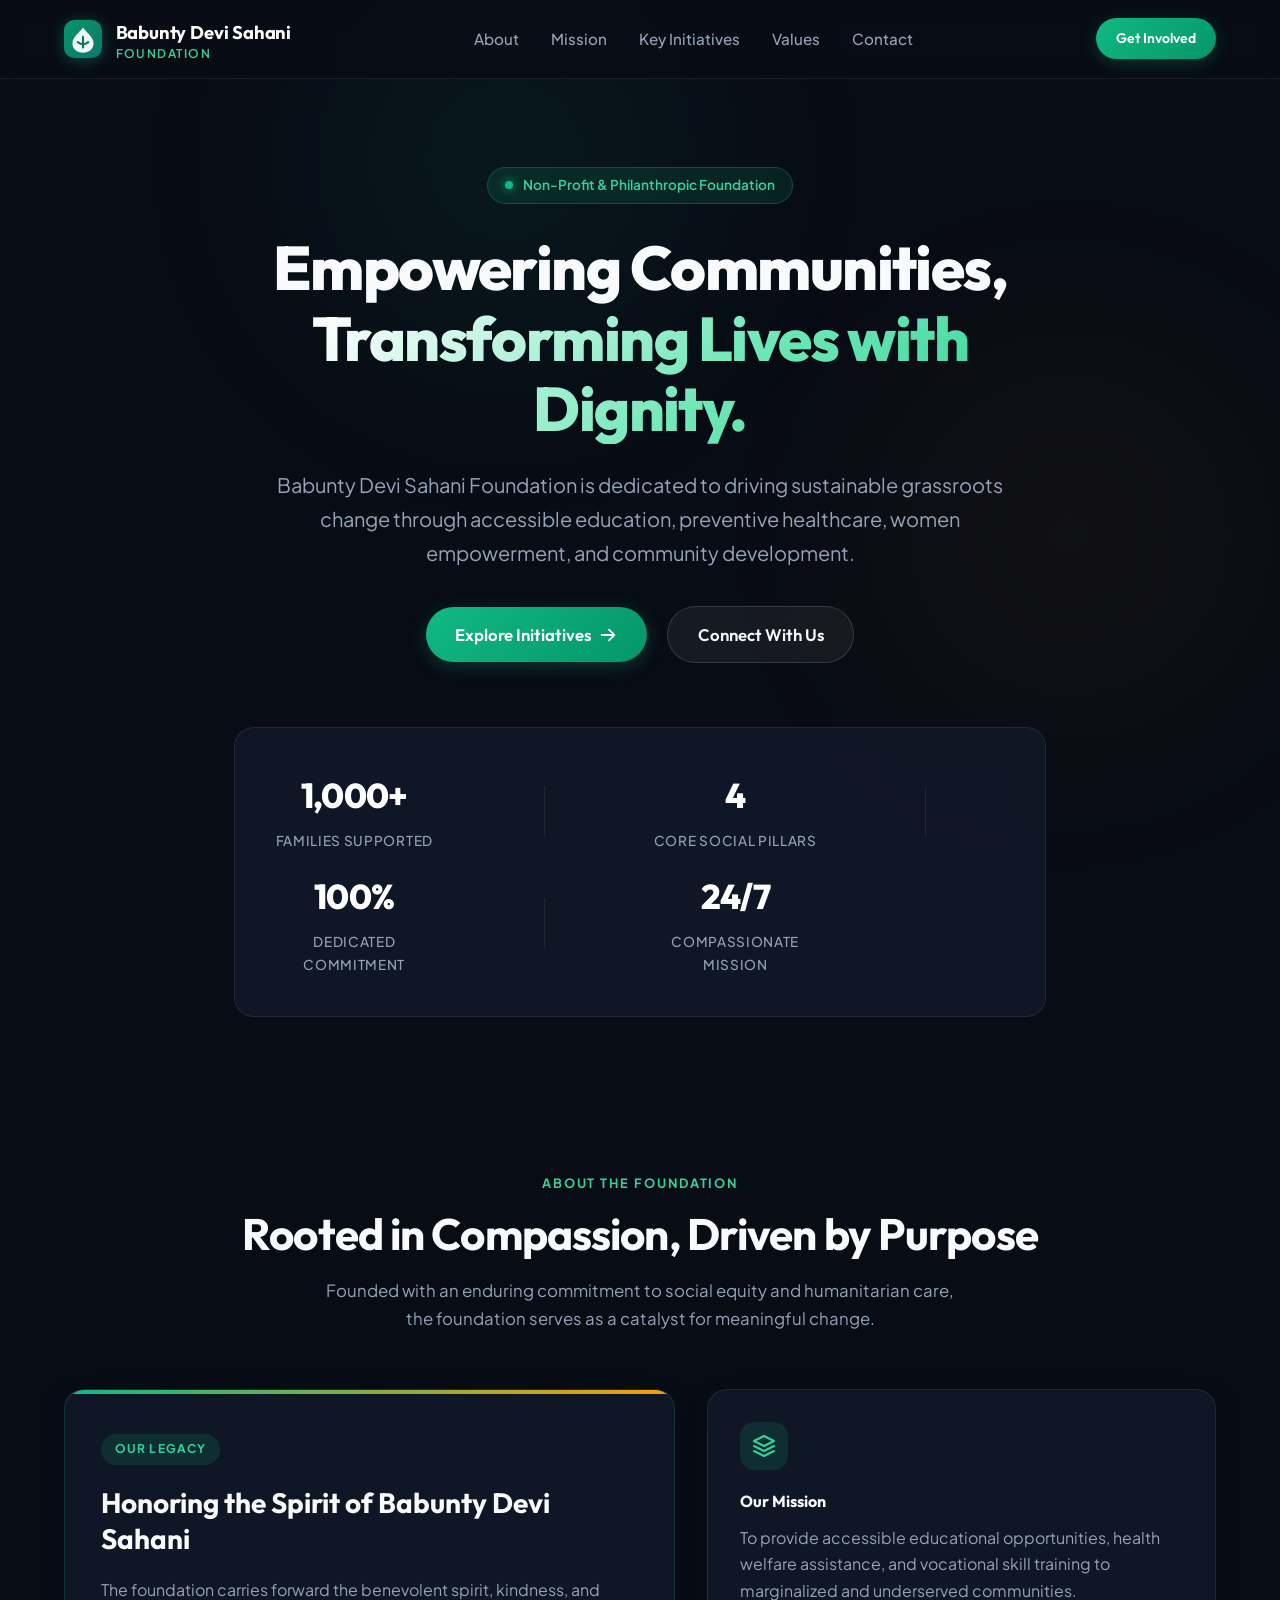
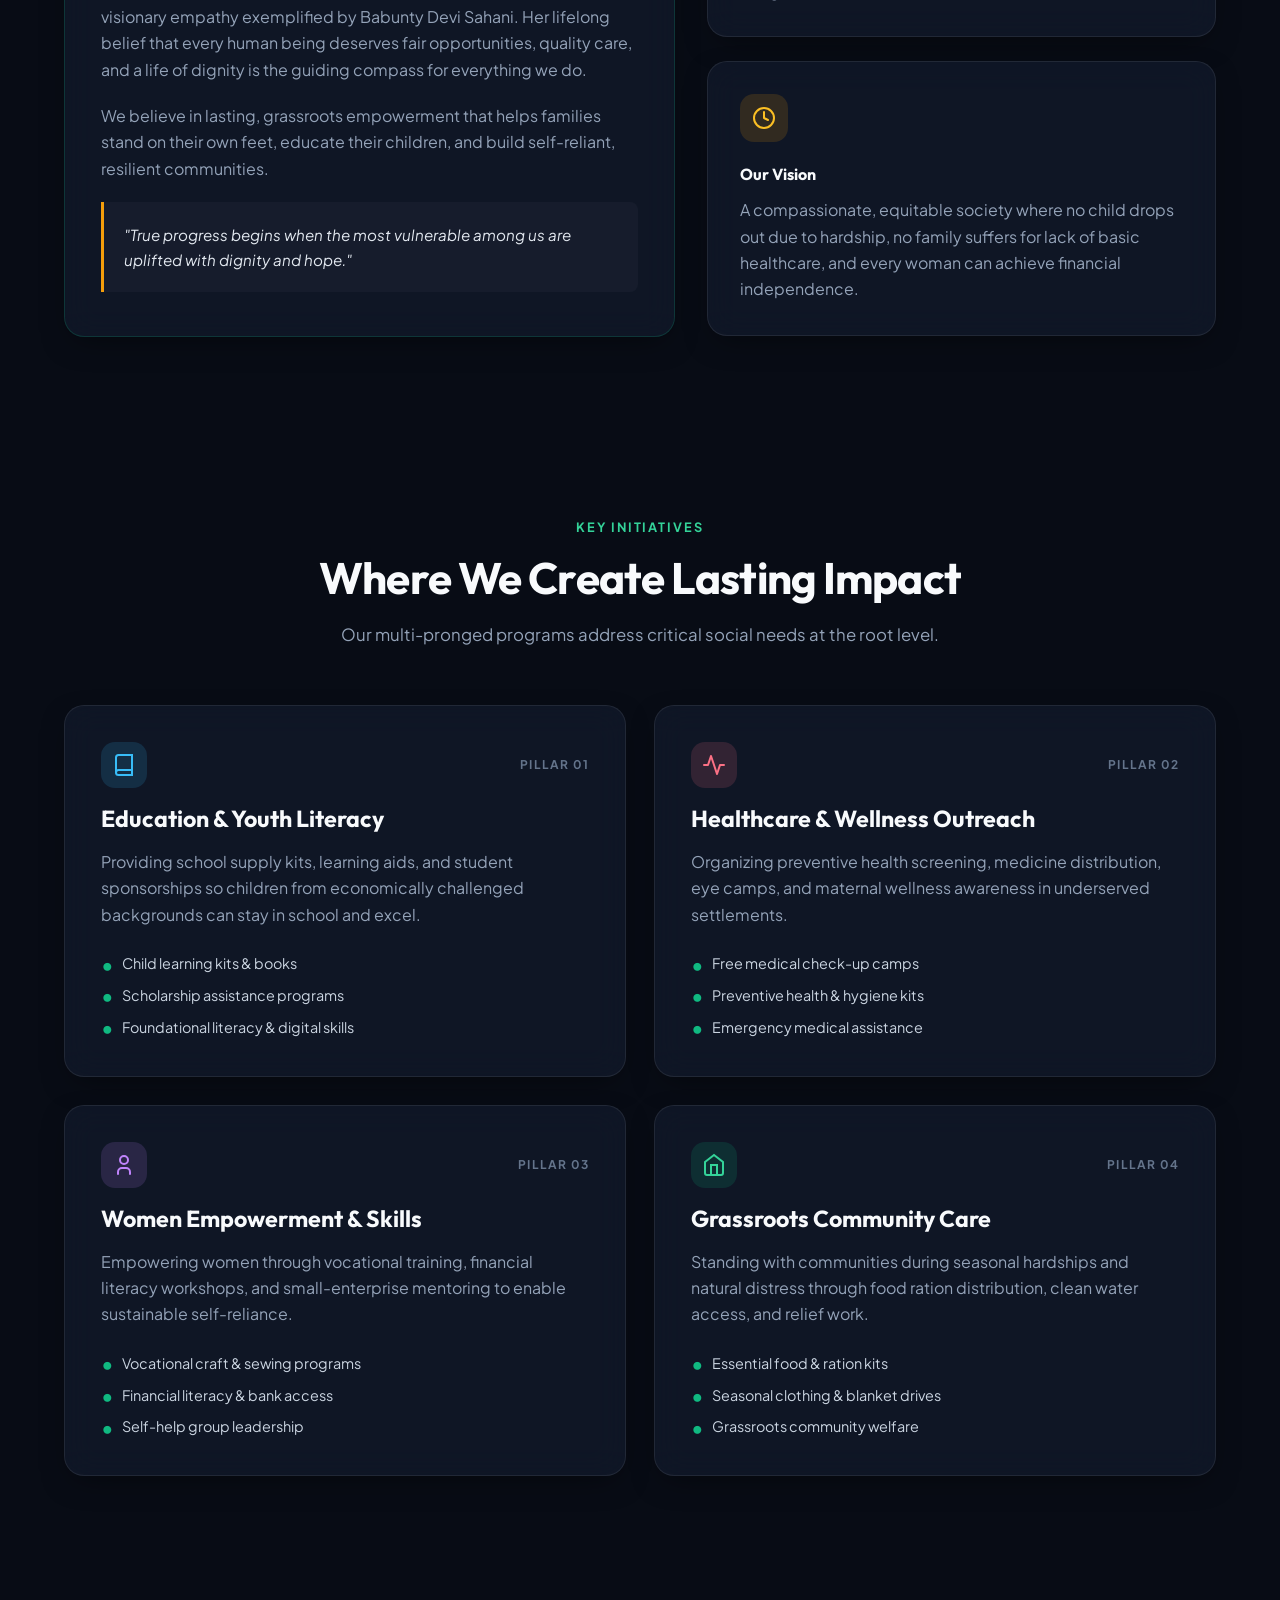
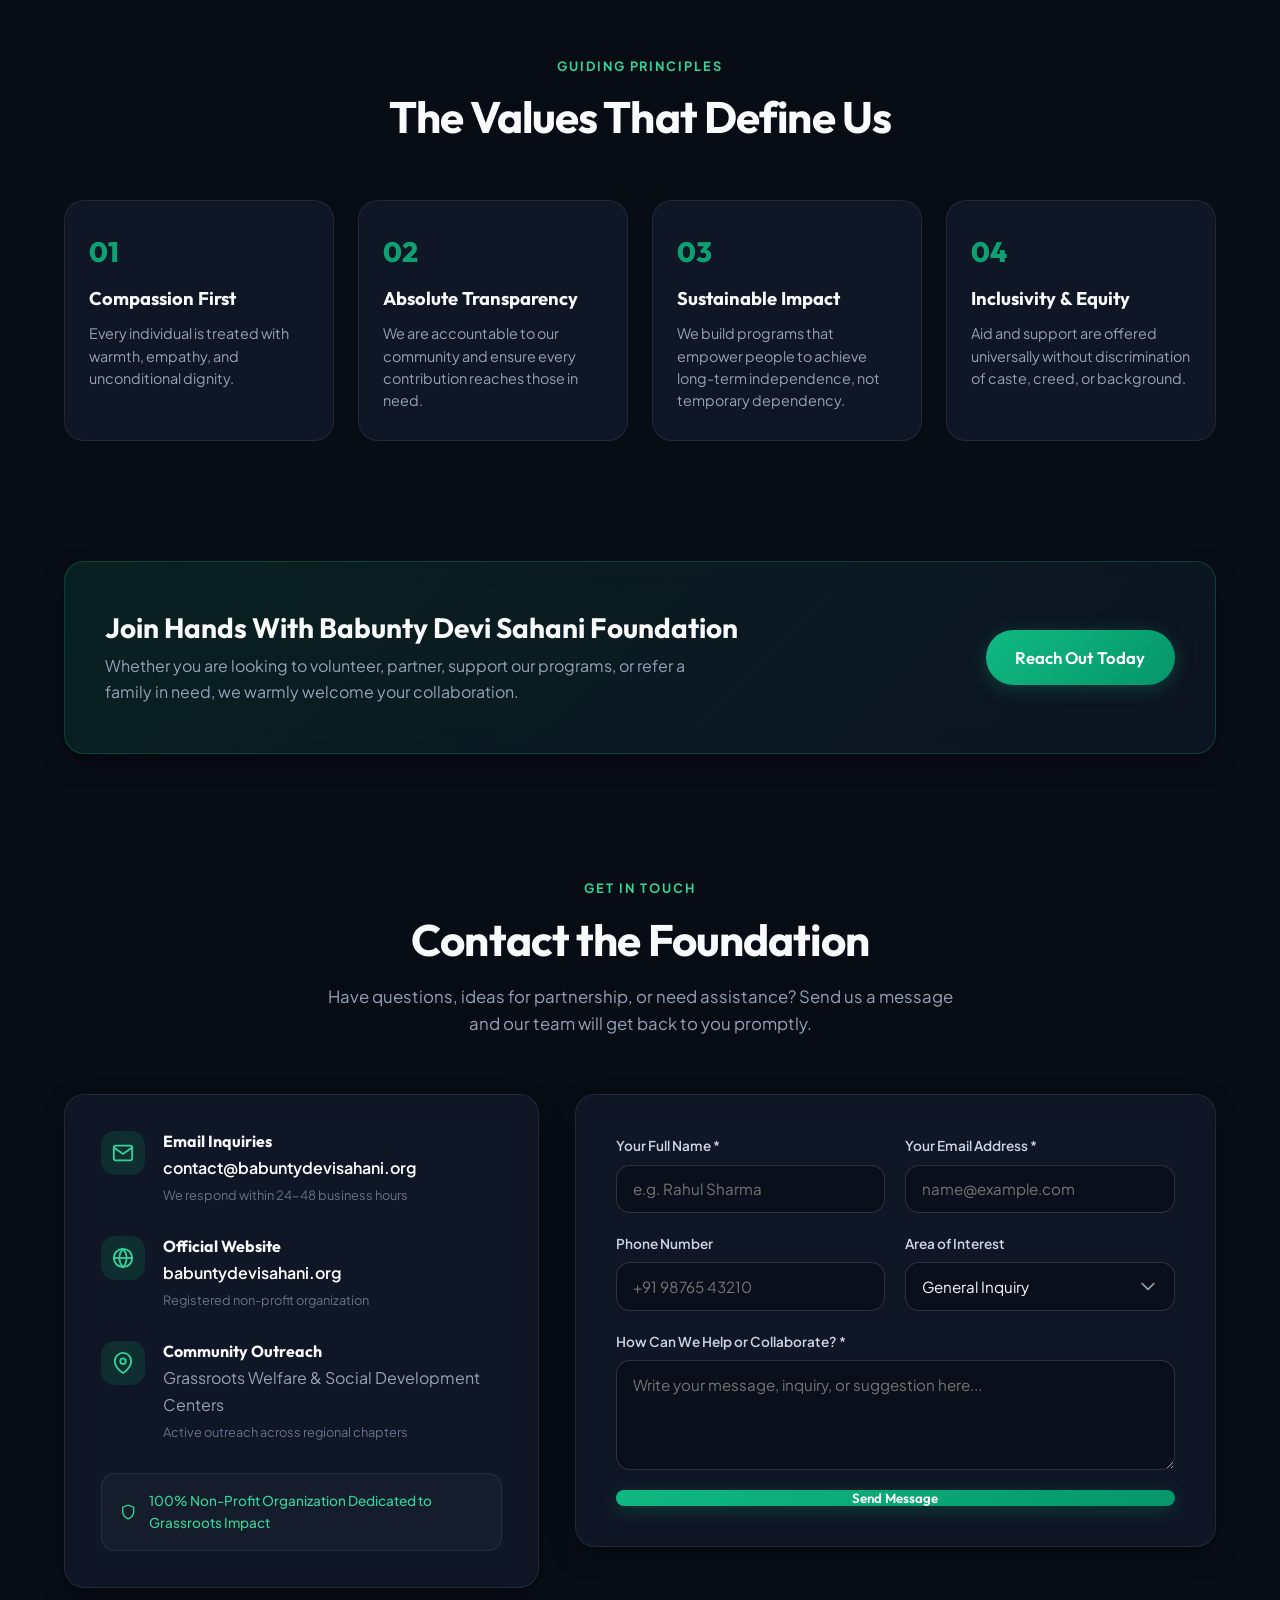
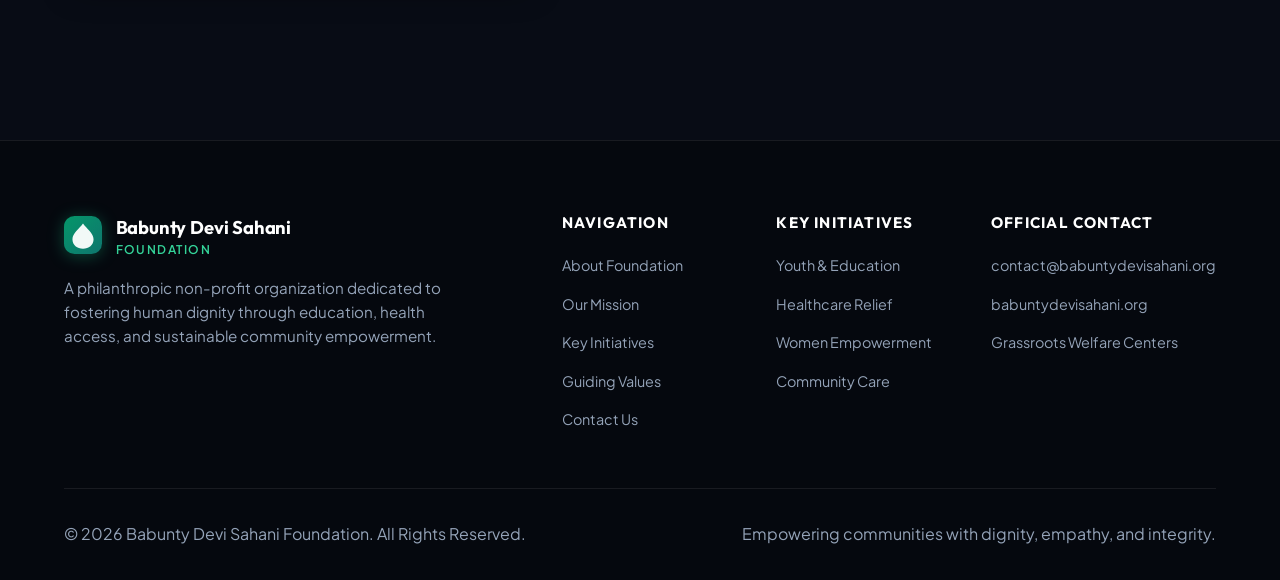
==== index.html @ a4ba0ce6 "Initial release: Babunty Devi Sahani Foundation website and CNAME setup" ====
<!DOCTYPE html>
<html lang="en">
<head>
  <meta charset="UTF-8">
  <meta name="viewport" content="width=device-width, initial-scale=1.0">
  <title>Babunty Devi Sahani Foundation | Empowering Communities & Transforming Lives</title>
  <meta name="description" content="Babunty Devi Sahani Foundation (BDS Foundation) is dedicated to fostering grassroots upliftment through education, healthcare access, women empowerment, and sustainable community development.">
  <meta name="keywords" content="Babunty Devi Sahani Foundation, BDS Foundation, NGO, education, healthcare, women empowerment, community support, rural development, social welfare">
  <meta name="author" content="Babunty Devi Sahani Foundation">
  <link rel="canonical" href="https://babuntydevisahani.org/">

  <!-- Open Graph / Facebook -->
  <meta property="og:type" content="website">
  <meta property="og:url" content="https://babuntydevisahani.org/">
  <meta property="og:title" content="Babunty Devi Sahani Foundation">
  <meta property="og:description" content="Empowering communities, nurturing potential, and building a brighter future through education, healthcare, and social support.">
  <meta property="og:site_name" content="Babunty Devi Sahani Foundation">

  <!-- Twitter -->
  <meta name="twitter:card" content="summary_large_image">
  <meta name="twitter:title" content="Babunty Devi Sahani Foundation">
  <meta name="twitter:description" content="Empowering communities, nurturing potential, and building a brighter future through education, healthcare, and social support.">

  <!-- Favicon SVG -->
  <link rel="icon" type="image/svg+xml" href="data:image/svg+xml,%3Csvg xmlns='http://www.w3.org/2000/svg' viewBox='0 0 48 48'%3E%3Cdefs%3E%3ClinearGradient id='g' x1='0%25' y1='0%25' x2='100%25' y2='100%25'%3E%3Cstop offset='0%25' stop-color='%2310b981'/%3E%3Cstop offset='100%25' stop-color='%23059669'/%3E%3C/linearGradient%3E%3C/defs%3E%3Ccircle cx='24' cy='24' r='22' fill='%23064e3b' stroke='%2334d399' stroke-width='2'/%3E%3Cpath d='M24 10c-3 5-9 9-9 15 0 5 4 9 9 9s9-4 9-9c0-6-6-10-9-15z' fill='url(%23g)'/%3E%3Cpath d='M18 26c3-1 6-3 6-7 0 4 3 6 6 7' stroke='%23ffffff' stroke-width='1.5' stroke-linecap='round' fill='none'/%3E%3C/svg%3E">

  <!-- Google Fonts -->
  <link rel="preconnect" href="https://fonts.googleapis.com">
  <link rel="preconnect" href="https://fonts.gstatic.com" crossorigin>
  <link href="https://fonts.googleapis.com/css2?family=Outfit:wght@400;500;600;700;800&family=Plus+Jakarta+Sans:wght@300;400;500;600;700&display=swap" rel="stylesheet">

  <link rel="stylesheet" href="styles.css">
</head>
<body>
  <!-- Background Glow Orbs -->
  <div class="ambient-glow glow-1" aria-hidden="true"></div>
  <div class="ambient-glow glow-2" aria-hidden="true"></div>

  <!-- Header / Navigation -->
  <header class="site-header" id="header">
    <div class="container nav-container">
      <a href="#hero" class="brand-logo" id="brand-logo" aria-label="Babunty Devi Sahani Foundation Homepage">
        <span class="logo-mark">
          <svg viewBox="0 0 36 36" fill="none" xmlns="http://www.w3.org/2000/svg" aria-hidden="true">
            <rect width="36" height="36" rx="10" fill="url(#logoGrad)"/>
            <path d="M18 7C14.5 12 8 16 8 22C8 27.5 12.5 31 18 31C23.5 31 28 27.5 28 22C28 16 21.5 12 18 7Z" fill="#ffffff" fill-opacity="0.95"/>
            <path d="M18 16V26M13 21C15 22.5 17 23 18 23C19 23 21 22.5 23 21" stroke="#047857" stroke-width="2" stroke-linecap="round"/>
            <defs>
              <linearGradient id="logoGrad" x1="0" y1="0" x2="36" y2="36" gradientUnits="userSpaceOnUse">
                <stop stop-color="#059669"/>
                <stop offset="1" stop-color="#0f766e"/>
              </linearGradient>
            </defs>
          </svg>
        </span>
        <div class="brand-text">
          <span class="brand-name">Babunty Devi Sahani</span>
          <span class="brand-sub">Foundation</span>
        </div>
      </a>

      <nav class="nav-links" id="nav-links">
        <a href="#about" class="nav-link" id="nav-about">About</a>
        <a href="#mission" class="nav-link" id="nav-mission">Mission</a>
        <a href="#initiatives" class="nav-link" id="nav-initiatives">Key Initiatives</a>
        <a href="#values" class="nav-link" id="nav-values">Values</a>
        <a href="#contact" class="nav-link" id="nav-contact">Contact</a>
      </nav>

      <div class="nav-actions">
        <a href="#contact" class="btn btn-primary btn-sm" id="cta-header-support">Get Involved</a>
        <button class="mobile-toggle" id="mobile-toggle" aria-label="Toggle navigation menu" aria-expanded="false">
          <span class="toggle-bar"></span>
          <span class="toggle-bar"></span>
          <span class="toggle-bar"></span>
        </button>
      </div>
    </div>
  </header>

  <main>
    <!-- Hero Section -->
    <section class="hero-section" id="hero">
      <div class="container hero-content">
        <div class="badge-pill">
          <span class="badge-dot"></span>
          <span>Non-Profit & Philanthropic Foundation</span>
        </div>

        <h1 class="hero-title">
          Empowering Communities, <br>
          <span class="text-gradient">Transforming Lives with Dignity.</span>
        </h1>

        <p class="hero-lead">
          Babunty Devi Sahani Foundation is dedicated to driving sustainable grassroots change through accessible education, preventive healthcare, women empowerment, and community development.
        </p>

        <div class="hero-cta-group">
          <a href="#initiatives" class="btn btn-primary btn-lg" id="hero-btn-initiatives">
            Explore Initiatives
            <svg class="btn-arrow" viewBox="0 0 20 20" fill="currentColor" width="18" height="18">
              <path fill-rule="evenodd" d="M10.293 3.293a1 1 0 011.414 0l6 6a1 1 0 010 1.414l-6 6a1 1 0 01-1.414-1.414L14.586 11H3a1 1 0 110-2h11.586l-4.293-4.293a1 1 0 010-1.414z" clip-rule="evenodd" />
            </svg>
          </a>
          <a href="#contact" class="btn btn-secondary btn-lg" id="hero-btn-contact">Connect With Us</a>
        </div>

        <!-- Metric Highlights -->
        <div class="hero-metrics">
          <div class="metric-card">
            <span class="metric-number" data-target="1000">1,000+</span>
            <span class="metric-label">Families Supported</span>
          </div>
          <div class="metric-divider"></div>
          <div class="metric-card">
            <span class="metric-number" data-target="4">4</span>
            <span class="metric-label">Core Social Pillars</span>
          </div>
          <div class="metric-divider"></div>
          <div class="metric-card">
            <span class="metric-number">100%</span>
            <span class="metric-label">Dedicated Commitment</span>
          </div>
          <div class="metric-divider"></div>
          <div class="metric-card">
            <span class="metric-number" data-target="24">24/7</span>
            <span class="metric-label">Compassionate Mission</span>
          </div>
        </div>
      </div>
    </section>

    <!-- About Section -->
    <section class="section about-section" id="about">
      <div class="container">
        <div class="section-header text-center">
          <span class="section-tag">About the Foundation</span>
          <h2 class="section-title">Rooted in Compassion, Driven by Purpose</h2>
          <p class="section-subtitle">
            Founded with an enduring commitment to social equity and humanitarian care, the foundation serves as a catalyst for meaningful change.
          </p>
        </div>

        <div class="about-grid">
          <div class="about-card glass-panel highlight-card">
            <div class="about-badge">Our Legacy</div>
            <h3>Honoring the Spirit of Babunty Devi Sahani</h3>
            <p>
              The foundation carries forward the benevolent spirit, kindness, and visionary empathy exemplified by Babunty Devi Sahani. Her lifelong belief that every human being deserves fair opportunities, quality care, and a life of dignity is the guiding compass for everything we do.
            </p>
            <p>
              We believe in lasting, grassroots empowerment that helps families stand on their own feet, educate their children, and build self-reliant, resilient communities.
            </p>
            <div class="about-quote">
              <p>"True progress begins when the most vulnerable among us are uplifted with dignity and hope."</p>
            </div>
          </div>

          <div class="about-side-cards">
            <div class="card glass-panel" id="mission">
              <div class="card-icon icon-emerald">
                <svg viewBox="0 0 24 24" fill="none" stroke="currentColor" stroke-width="2">
                  <path d="M12 2L2 7l10 5 10-5-10-5zM2 17l10 5 10-5M2 12l10 5 10-5" stroke-linecap="round" stroke-linejoin="round"/>
                </svg>
              </div>
              <h4>Our Mission</h4>
              <p>
                To provide accessible educational opportunities, health welfare assistance, and vocational skill training to marginalized and underserved communities.
              </p>
            </div>

            <div class="card glass-panel">
              <div class="card-icon icon-amber">
                <svg viewBox="0 0 24 24" fill="none" stroke="currentColor" stroke-width="2">
                  <circle cx="12" cy="12" r="10"/>
                  <path d="M12 6v6l4 2" stroke-linecap="round" stroke-linejoin="round"/>
                </svg>
              </div>
              <h4>Our Vision</h4>
              <p>
                A compassionate, equitable society where no child drops out due to hardship, no family suffers for lack of basic healthcare, and every woman can achieve financial independence.
              </p>
            </div>
          </div>
        </div>
      </div>
    </section>

    <!-- Key Initiatives Section -->
    <section class="section initiatives-section" id="initiatives">
      <div class="container">
        <div class="section-header text-center">
          <span class="section-tag">Key Initiatives</span>
          <h2 class="section-title">Where We Create Lasting Impact</h2>
          <p class="section-subtitle">
            Our multi-pronged programs address critical social needs at the root level.
          </p>
        </div>

        <div class="pillars-grid">
          <!-- Pillar 1 -->
          <div class="pillar-card glass-panel" id="pillar-education">
            <div class="pillar-header">
              <div class="pillar-icon icon-blue">
                <svg viewBox="0 0 24 24" fill="none" stroke="currentColor" stroke-width="2">
                  <path d="M4 19.5A2.5 2.5 0 0 1 6.5 17H20" stroke-linecap="round"/>
                  <path d="M6.5 2H20v20H6.5A2.5 2.5 0 0 1 4 19.5v-15A2.5 2.5 0 0 1 6.5 2z" stroke-linecap="round"/>
                </svg>
              </div>
              <span class="pillar-tag">Pillar 01</span>
            </div>
            <h3>Education & Youth Literacy</h3>
            <p>
              Providing school supply kits, learning aids, and student sponsorships so children from economically challenged backgrounds can stay in school and excel.
            </p>
            <ul class="pillar-bullets">
              <li>Child learning kits & books</li>
              <li>Scholarship assistance programs</li>
              <li>Foundational literacy & digital skills</li>
            </ul>
          </div>

          <!-- Pillar 2 -->
          <div class="pillar-card glass-panel" id="pillar-healthcare">
            <div class="pillar-header">
              <div class="pillar-icon icon-rose">
                <svg viewBox="0 0 24 24" fill="none" stroke="currentColor" stroke-width="2">
                  <path d="M22 12h-4l-3 9L9 3l-3 9H2" stroke-linecap="round" stroke-linejoin="round"/>
                </svg>
              </div>
              <span class="pillar-tag">Pillar 02</span>
            </div>
            <h3>Healthcare & Wellness Outreach</h3>
            <p>
              Organizing preventive health screening, medicine distribution, eye camps, and maternal wellness awareness in underserved settlements.
            </p>
            <ul class="pillar-bullets">
              <li>Free medical check-up camps</li>
              <li>Preventive health & hygiene kits</li>
              <li>Emergency medical assistance</li>
            </ul>
          </div>

          <!-- Pillar 3 -->
          <div class="pillar-card glass-panel" id="pillar-women">
            <div class="pillar-header">
              <div class="pillar-icon icon-purple">
                <svg viewBox="0 0 24 24" fill="none" stroke="currentColor" stroke-width="2">
                  <circle cx="12" cy="7" r="4" stroke-linecap="round"/>
                  <path d="M6 21v-2a4 4 0 0 1 4-4h4a4 4 0 0 1 4 4v2" stroke-linecap="round"/>
                </svg>
              </div>
              <span class="pillar-tag">Pillar 03</span>
            </div>
            <h3>Women Empowerment & Skills</h3>
            <p>
              Empowering women through vocational training, financial literacy workshops, and small-enterprise mentoring to enable sustainable self-reliance.
            </p>
            <ul class="pillar-bullets">
              <li>Vocational craft & sewing programs</li>
              <li>Financial literacy & bank access</li>
              <li>Self-help group leadership</li>
            </ul>
          </div>

          <!-- Pillar 4 -->
          <div class="pillar-card glass-panel" id="pillar-community">
            <div class="pillar-header">
              <div class="pillar-icon icon-emerald">
                <svg viewBox="0 0 24 24" fill="none" stroke="currentColor" stroke-width="2">
                  <path d="M3 9l9-7 9 7v11a2 2 0 0 1-2 2H5a2 2 0 0 1-2-2z" stroke-linecap="round"/>
                  <polyline points="9 22 9 12 15 12 15 22" stroke-linecap="round"/>
                </svg>
              </div>
              <span class="pillar-tag">Pillar 04</span>
            </div>
            <h3>Grassroots Community Care</h3>
            <p>
              Standing with communities during seasonal hardships and natural distress through food ration distribution, clean water access, and relief work.
            </p>
            <ul class="pillar-bullets">
              <li>Essential food & ration kits</li>
              <li>Seasonal clothing & blanket drives</li>
              <li>Grassroots community welfare</li>
            </ul>
          </div>
        </div>
      </div>
    </section>

    <!-- Core Values Section -->
    <section class="section values-section" id="values">
      <div class="container">
        <div class="section-header text-center">
          <span class="section-tag">Guiding Principles</span>
          <h2 class="section-title">The Values That Define Us</h2>
        </div>

        <div class="values-grid">
          <div class="value-item">
            <div class="value-num">01</div>
            <h4>Compassion First</h4>
            <p>Every individual is treated with warmth, empathy, and unconditional dignity.</p>
          </div>
          <div class="value-item">
            <div class="value-num">02</div>
            <h4>Absolute Transparency</h4>
            <p>We are accountable to our community and ensure every contribution reaches those in need.</p>
          </div>
          <div class="value-item">
            <div class="value-num">03</div>
            <h4>Sustainable Impact</h4>
            <p>We build programs that empower people to achieve long-term independence, not temporary dependency.</p>
          </div>
          <div class="value-item">
            <div class="value-num">04</div>
            <h4>Inclusivity & Equity</h4>
            <p>Aid and support are offered universally without discrimination of caste, creed, or background.</p>
          </div>
        </div>
      </div>
    </section>

    <!-- Callout Banner -->
    <section class="container">
      <div class="callout-banner glass-panel">
        <div class="callout-content">
          <h3>Join Hands With Babunty Devi Sahani Foundation</h3>
          <p>
            Whether you are looking to volunteer, partner, support our programs, or refer a family in need, we warmly welcome your collaboration.
          </p>
        </div>
        <div class="callout-action">
          <a href="#contact" class="btn btn-primary btn-lg" id="banner-contact-btn">Reach Out Today</a>
        </div>
      </div>
    </section>

    <!-- Contact & Connect Section -->
    <section class="section contact-section" id="contact">
      <div class="container">
        <div class="section-header text-center">
          <span class="section-tag">Get in Touch</span>
          <h2 class="section-title">Contact the Foundation</h2>
          <p class="section-subtitle">
            Have questions, ideas for partnership, or need assistance? Send us a message and our team will get back to you promptly.
          </p>
        </div>

        <div class="contact-grid">
          <!-- Info Cards -->
          <div class="contact-info-panel glass-panel">
            <div class="info-block">
              <div class="info-icon">
                <svg viewBox="0 0 24 24" fill="none" stroke="currentColor" stroke-width="2">
                  <path d="M4 4h16c1.1 0 2 .9 2 2v12c0 1.1-.9 2-2 2H4c-1.1 0-2-.9-2-2V6c0-1.1.9-2 2-2z"/>
                  <polyline points="22,6 12,13 2,6"/>
                </svg>
              </div>
              <div>
                <h5>Email Inquiries</h5>
                <p><a href="mailto:contact@babuntydevisahani.org" class="link-highlight">contact@babuntydevisahani.org</a></p>
                <span class="info-hint">We respond within 24-48 business hours</span>
              </div>
            </div>

            <div class="info-block">
              <div class="info-icon">
                <svg viewBox="0 0 24 24" fill="none" stroke="currentColor" stroke-width="2">
                  <circle cx="12" cy="12" r="10"/>
                  <line x1="2" y1="12" x2="22" y2="12"/>
                  <path d="M12 2a15.3 15.3 0 0 1 4 10 15.3 15.3 0 0 1-4 10 15.3 15.3 0 0 1-4-10 15.3 15.3 0 0 1 4-10z"/>
                </svg>
              </div>
              <div>
                <h5>Official Website</h5>
                <p><a href="https://babuntydevisahani.org" class="link-highlight" target="_blank" rel="noopener">babuntydevisahani.org</a></p>
                <span class="info-hint">Registered non-profit organization</span>
              </div>
            </div>

            <div class="info-block">
              <div class="info-icon">
                <svg viewBox="0 0 24 24" fill="none" stroke="currentColor" stroke-width="2">
                  <path d="M21 10c0 7-9 13-9 13s-9-6-9-13a9 9 0 0 1 18 0z"/>
                  <circle cx="12" cy="10" r="3"/>
                </svg>
              </div>
              <div>
                <h5>Community Outreach</h5>
                <p>Grassroots Welfare & Social Development Centers</p>
                <span class="info-hint">Active outreach across regional chapters</span>
              </div>
            </div>

            <div class="trust-badge">
              <svg viewBox="0 0 24 24" fill="none" stroke="currentColor" stroke-width="2" width="20" height="20">
                <path d="M12 22s8-4 8-10V5l-8-3-8 3v7c0 6 8 10 8 10z"/>
              </svg>
              <span>100% Non-Profit Organization Dedicated to Grassroots Impact</span>
            </div>
          </div>

          <!-- Contact Form -->
          <div class="contact-form-panel glass-panel">
            <form id="contact-form" class="contact-form" novalidate>
              <div class="form-row">
                <div class="form-group">
                  <label for="form-name">Your Full Name *</label>
                  <input type="text" id="form-name" name="name" placeholder="e.g. Rahul Sharma" required>
                  <span class="form-error" id="name-error">Please enter your name</span>
                </div>
                <div class="form-group">
                  <label for="form-email">Your Email Address *</label>
                  <input type="email" id="form-email" name="email" placeholder="name@example.com" required>
                  <span class="form-error" id="email-error">Please enter a valid email</span>
                </div>
              </div>

              <div class="form-row">
                <div class="form-group">
                  <label for="form-phone">Phone Number</label>
                  <input type="tel" id="form-phone" name="phone" placeholder="+91 98765 43210">
                </div>
                <div class="form-group">
                  <label for="form-topic">Area of Interest</label>
                  <select id="form-topic" name="topic">
                    <option value="general">General Inquiry</option>
                    <option value="education">Education & Youth Support</option>
                    <option value="healthcare">Healthcare Outreach</option>
                    <option value="women">Women Empowerment</option>
                    <option value="volunteer">Volunteer / Partner with Us</option>
                    <option value="help">Request Assistance for Someone</option>
                  </select>
                </div>
              </div>

              <div class="form-group">
                <label for="form-message">How Can We Help or Collaborate? *</label>
                <textarea id="form-message" name="message" rows="4" placeholder="Write your message, inquiry, or suggestion here..." required></textarea>
                <span class="form-error" id="message-error">Please provide a brief message</span>
              </div>

              <button type="submit" class="btn btn-primary btn-block" id="form-submit-btn">
                Send Message
              </button>
            </form>

            <div id="form-success-message" class="form-success-box" style="display: none;" role="alert">
              <div class="success-icon">✓</div>
              <h4>Thank you for reaching out!</h4>
              <p>Your message has been recorded. Our foundation coordinator will review your note and get in touch with you shortly.</p>
              <button type="button" class="btn btn-secondary btn-sm" id="form-reset-btn">Send Another Message</button>
            </div>
          </div>
        </div>
      </div>
    </section>
  </main>

  <!-- Footer -->
  <footer class="site-footer">
    <div class="container footer-container">
      <div class="footer-top">
        <div class="footer-brand">
          <div class="brand-logo">
            <span class="logo-mark">
              <svg viewBox="0 0 36 36" fill="none" xmlns="http://www.w3.org/2000/svg" aria-hidden="true">
                <rect width="36" height="36" rx="10" fill="url(#footerLogoGrad)"/>
                <path d="M18 7C14.5 12 8 16 8 22C8 27.5 12.5 31 18 31C23.5 31 28 27.5 28 22C28 16 21.5 12 18 7Z" fill="#ffffff" fill-opacity="0.95"/>
                <defs>
                  <linearGradient id="footerLogoGrad" x1="0" y1="0" x2="36" y2="36" gradientUnits="userSpaceOnUse">
                    <stop stop-color="#059669"/>
                    <stop offset="1" stop-color="#0f766e"/>
                  </linearGradient>
                </defs>
              </svg>
            </span>
            <div class="brand-text">
              <span class="brand-name">Babunty Devi Sahani</span>
              <span class="brand-sub">Foundation</span>
            </div>
          </div>
          <p class="footer-bio">
            A philanthropic non-profit organization dedicated to fostering human dignity through education, health access, and sustainable community empowerment.
          </p>
        </div>

        <div class="footer-links-group">
          <div class="footer-col">
            <h5>Navigation</h5>
            <ul>
              <li><a href="#about">About Foundation</a></li>
              <li><a href="#mission">Our Mission</a></li>
              <li><a href="#initiatives">Key Initiatives</a></li>
              <li><a href="#values">Guiding Values</a></li>
              <li><a href="#contact">Contact Us</a></li>
            </ul>
          </div>

          <div class="footer-col">
            <h5>Key Initiatives</h5>
            <ul>
              <li><a href="#pillar-education">Youth & Education</a></li>
              <li><a href="#pillar-healthcare">Healthcare Relief</a></li>
              <li><a href="#pillar-women">Women Empowerment</a></li>
              <li><a href="#pillar-community">Community Care</a></li>
            </ul>
          </div>

          <div class="footer-col">
            <h5>Official Contact</h5>
            <ul>
              <li><a href="mailto:contact@babuntydevisahani.org">contact@babuntydevisahani.org</a></li>
              <li><a href="https://babuntydevisahani.org">babuntydevisahani.org</a></li>
              <li><span>Grassroots Welfare Centers</span></li>
            </ul>
          </div>
        </div>
      </div>

      <div class="footer-bottom">
        <p>&copy; <span id="current-year">2026</span> Babunty Devi Sahani Foundation. All Rights Reserved.</p>
        <p class="footer-meta">Empowering communities with dignity, empathy, and integrity.</p>
      </div>
    </div>
  </footer>

  <script src="script.js"></script>
</body>
</html>
---- styles.css ----
/* ==========================================================================
   Babunty Devi Sahani Foundation - Design System & Styles
   ========================================================================== */

:root {
  /* Colors */
  --bg-main: #080c15;
  --bg-surface: #0e1524;
  --bg-surface-elevated: #141d31;
  --bg-card: rgba(18, 26, 43, 0.75);
  --bg-card-hover: rgba(25, 36, 60, 0.85);

  --text-primary: #f8fafc;
  --text-secondary: #94a3b8;
  --text-muted: #64748b;

  --accent-emerald: #10b981;
  --accent-emerald-dark: #059669;
  --accent-emerald-light: #34d399;
  --accent-emerald-glow: rgba(16, 185, 129, 0.25);

  --accent-amber: #f59e0b;
  --accent-amber-light: #fbbf24;
  --accent-blue: #38bdf8;
  --accent-purple: #c084fc;
  --accent-rose: #fb7185;

  --border-subtle: rgba(255, 255, 255, 0.08);
  --border-medium: rgba(255, 255, 255, 0.14);
  --border-focus: rgba(16, 185, 129, 0.5);

  /* Typography */
  --font-heading: 'Outfit', -apple-system, BlinkMacSystemFont, 'Segoe UI', sans-serif;
  --font-body: 'Plus Jakarta Sans', -apple-system, BlinkMacSystemFont, 'Segoe UI', sans-serif;

  /* Layout & Spacing */
  --max-width: 1200px;
  --radius-sm: 8px;
  --radius-md: 14px;
  --radius-lg: 20px;
  --radius-full: 9999px;

  /* Transitions */
  --transition-fast: 0.2s cubic-bezier(0.4, 0, 0.2, 1);
  --transition-smooth: 0.35s cubic-bezier(0.16, 1, 0.3, 1);
}

/* CSS Reset & Base */
*, *::before, *::after {
  box-sizing: border-box;
  margin: 0;
  padding: 0;
}

html {
  scroll-behavior: smooth;
  font-size: 16px;
  -webkit-text-size-adjust: 100%;
}

body {
  background-color: var(--bg-main);
  color: var(--text-primary);
  font-family: var(--font-body);
  line-height: 1.65;
  overflow-x: hidden;
  position: relative;
  min-height: 100vh;
}

/* Ambient Background Glows */
.ambient-glow {
  position: fixed;
  border-radius: 50%;
  filter: blur(120px);
  pointer-events: none;
  z-index: 0;
  opacity: 0.45;
  animation: pulseSlow 12s ease-in-out infinite alternate;
}

.glow-1 {
  top: -10%;
  left: 20%;
  width: 500px;
  height: 500px;
  background: radial-gradient(circle, rgba(16, 185, 129, 0.35) 0%, rgba(14, 116, 144, 0) 70%);
}

.glow-2 {
  bottom: 10%;
  right: -5%;
  width: 550px;
  height: 550px;
  background: radial-gradient(circle, rgba(245, 158, 11, 0.18) 0%, rgba(16, 185, 129, 0) 70%);
}

@keyframes pulseSlow {
  0% { transform: scale(1) translate(0, 0); opacity: 0.35; }
  100% { transform: scale(1.15) translate(30px, -20px); opacity: 0.55; }
}

/* Container */
.container {
  width: 100%;
  max-width: var(--max-width);
  margin: 0 auto;
  padding: 0 1.5rem;
  position: relative;
  z-index: 1;
}

/* Typography Helpers */
h1, h2, h3, h4, h5 {
  font-family: var(--font-heading);
  color: var(--text-primary);
  line-height: 1.25;
  font-weight: 700;
}

p {
  color: var(--text-secondary);
  font-size: 1rem;
}

a {
  color: inherit;
  text-decoration: none;
  transition: color var(--transition-fast);
}

.text-gradient {
  background: linear-gradient(135deg, #ffffff 10%, #6ee7b7 60%, #34d399 100%);
  -webkit-background-clip: text;
  -webkit-text-fill-color: transparent;
  display: inline-block;
}

/* Glass Panels */
.glass-panel {
  background: var(--bg-card);
  backdrop-filter: blur(16px);
  -webkit-backdrop-filter: blur(16px);
  border: 1px solid var(--border-subtle);
  border-radius: var(--radius-lg);
  box-shadow: 0 10px 30px -10px rgba(0, 0, 0, 0.5);
  transition: transform var(--transition-smooth), border-color var(--transition-smooth), box-shadow var(--transition-smooth);
}

.glass-panel:hover {
  border-color: var(--border-medium);
}

/* Buttons */
.btn {
  display: inline-flex;
  align-items: center;
  justify-content: center;
  gap: 0.5rem;
  font-family: var(--font-heading);
  font-weight: 600;
  border-radius: var(--radius-full);
  cursor: pointer;
  border: none;
  text-align: center;
  transition: all var(--transition-smooth);
}

.btn-primary {
  background: linear-gradient(135deg, var(--accent-emerald) 0%, var(--accent-emerald-dark) 100%);
  color: #ffffff;
  box-shadow: 0 4px 18px var(--accent-emerald-glow);
}

.btn-primary:hover {
  background: linear-gradient(135deg, var(--accent-emerald-light) 0%, var(--accent-emerald) 100%);
  transform: translateY(-2px);
  box-shadow: 0 8px 24px rgba(16, 185, 129, 0.4);
}

.btn-secondary {
  background: rgba(255, 255, 255, 0.06);
  color: var(--text-primary);
  border: 1px solid var(--border-medium);
  backdrop-filter: blur(8px);
}

.btn-secondary:hover {
  background: rgba(255, 255, 255, 0.12);
  border-color: rgba(255, 255, 255, 0.25);
  transform: translateY(-2px);
}

.btn-sm {
  padding: 0.55rem 1.25rem;
  font-size: 0.875rem;
}

.btn-lg {
  padding: 0.85rem 1.85rem;
  font-size: 1.05rem;
}

.btn-block {
  width: 100%;
}

.btn-arrow {
  transition: transform var(--transition-fast);
}

.btn-primary:hover .btn-arrow {
  transform: translateX(4px);
}

/* Header & Navigation */
.site-header {
  position: sticky;
  top: 0;
  z-index: 100;
  padding: 1.1rem 0;
  backdrop-filter: blur(14px);
  -webkit-backdrop-filter: blur(14px);
  background: rgba(8, 12, 21, 0.75);
  border-bottom: 1px solid var(--border-subtle);
  transition: all var(--transition-fast);
}

.site-header.scrolled {
  padding: 0.75rem 0;
  background: rgba(8, 12, 21, 0.92);
  border-bottom-color: var(--border-medium);
}

.nav-container {
  display: flex;
  align-items: center;
  justify-content: space-between;
}

.brand-logo {
  display: flex;
  align-items: center;
  gap: 0.85rem;
}

.logo-mark svg {
  width: 38px;
  height: 38px;
  display: block;
  filter: drop-shadow(0 2px 8px rgba(16, 185, 129, 0.35));
}

.brand-text {
  display: flex;
  flex-direction: column;
}

.brand-name {
  font-family: var(--font-heading);
  font-size: 1.15rem;
  font-weight: 700;
  letter-spacing: -0.01em;
  color: #ffffff;
}

.brand-sub {
  font-size: 0.75rem;
  font-weight: 600;
  text-transform: uppercase;
  letter-spacing: 0.12em;
  color: var(--accent-emerald-light);
  line-height: 1;
}

.nav-links {
  display: flex;
  align-items: center;
  gap: 2rem;
}

.nav-link {
  font-size: 0.95rem;
  font-weight: 500;
  color: var(--text-secondary);
  position: relative;
  padding: 0.25rem 0;
}

.nav-link:hover {
  color: #ffffff;
}

.nav-link::after {
  content: '';
  position: absolute;
  bottom: -2px;
  left: 0;
  width: 0%;
  height: 2px;
  background: var(--accent-emerald);
  transition: width var(--transition-fast);
  border-radius: 2px;
}

.nav-link:hover::after {
  width: 100%;
}

.nav-actions {
  display: flex;
  align-items: center;
  gap: 1rem;
}

.mobile-toggle {
  display: none;
  background: transparent;
  border: none;
  cursor: pointer;
  padding: 0.5rem;
  flex-direction: column;
  gap: 5px;
}

.toggle-bar {
  width: 24px;
  height: 2px;
  background-color: var(--text-primary);
  border-radius: 2px;
  transition: all var(--transition-fast);
}

/* Hero Section */
.hero-section {
  padding: 5.5rem 0 4rem;
  text-align: center;
  position: relative;
}

.hero-content {
  max-width: 860px;
  margin: 0 auto;
}

.badge-pill {
  display: inline-flex;
  align-items: center;
  gap: 0.6rem;
  background: rgba(16, 185, 129, 0.12);
  border: 1px solid rgba(16, 185, 129, 0.3);
  padding: 0.4rem 1.1rem;
  border-radius: var(--radius-full);
  font-size: 0.85rem;
  font-weight: 600;
  color: var(--accent-emerald-light);
  margin-bottom: 1.75rem;
}

.badge-dot {
  width: 8px;
  height: 8px;
  border-radius: 50%;
  background-color: var(--accent-emerald);
  box-shadow: 0 0 10px var(--accent-emerald);
  animation: blink 2s infinite;
}

@keyframes blink {
  0%, 100% { opacity: 1; transform: scale(1); }
  50% { opacity: 0.4; transform: scale(0.85); }
}

.hero-title {
  font-size: clamp(2.35rem, 5vw, 3.85rem);
  font-weight: 800;
  letter-spacing: -0.025em;
  line-height: 1.15;
  margin-bottom: 1.5rem;
}

.hero-lead {
  font-size: clamp(1.05rem, 2vw, 1.25rem);
  color: var(--text-secondary);
  line-height: 1.7;
  margin-bottom: 2.25rem;
  max-width: 740px;
  margin-left: auto;
  margin-right: auto;
}

.hero-cta-group {
  display: flex;
  align-items: center;
  justify-content: center;
  gap: 1.25rem;
  flex-wrap: wrap;
  margin-bottom: 4rem;
}

/* Metrics */
.hero-metrics {
  display: grid;
  grid-template-columns: repeat(4, 1fr);
  align-items: center;
  background: var(--bg-card);
  backdrop-filter: blur(16px);
  border: 1px solid var(--border-subtle);
  border-radius: var(--radius-lg);
  padding: 2rem 1.5rem;
  margin-top: 1rem;
}

.metric-card {
  display: flex;
  flex-direction: column;
  gap: 0.35rem;
  padding: 0.5rem;
}

.metric-number {
  font-family: var(--font-heading);
  font-size: 2.15rem;
  font-weight: 800;
  color: #ffffff;
  letter-spacing: -0.02em;
}

.metric-label {
  font-size: 0.85rem;
  color: var(--text-secondary);
  font-weight: 500;
  text-transform: uppercase;
  letter-spacing: 0.05em;
}

.metric-divider {
  width: 1px;
  height: 50px;
  background: var(--border-subtle);
  margin: 0 auto;
}

/* Section Shared */
.section {
  padding: 5.5rem 0;
  position: relative;
}

.section-header {
  margin-bottom: 3.5rem;
}

.section-header.text-center {
  text-align: center;
}

.section-tag {
  display: inline-block;
  font-size: 0.8rem;
  font-weight: 700;
  text-transform: uppercase;
  letter-spacing: 0.15em;
  color: var(--accent-emerald-light);
  margin-bottom: 0.75rem;
}

.section-title {
  font-size: clamp(1.9rem, 3.5vw, 2.75rem);
  letter-spacing: -0.02em;
  margin-bottom: 1rem;
}

.section-subtitle {
  max-width: 650px;
  margin: 0 auto;
  font-size: 1.05rem;
  line-height: 1.65;
}

/* About Section */
.about-grid {
  display: grid;
  grid-template-columns: 1.2fr 1fr;
  gap: 2rem;
  align-items: stretch;
}

.about-card.highlight-card {
  padding: 2.75rem 2.25rem;
  display: flex;
  flex-direction: column;
  gap: 1.25rem;
  position: relative;
  overflow: hidden;
  border-color: rgba(16, 185, 129, 0.2);
}

.about-card.highlight-card::before {
  content: '';
  position: absolute;
  top: 0;
  left: 0;
  width: 100%;
  height: 4px;
  background: linear-gradient(90deg, var(--accent-emerald), var(--accent-amber));
}

.about-badge {
  display: inline-block;
  align-self: flex-start;
  font-size: 0.75rem;
  font-weight: 700;
  text-transform: uppercase;
  letter-spacing: 0.1em;
  background: rgba(16, 185, 129, 0.15);
  color: var(--accent-emerald-light);
  padding: 0.35rem 0.85rem;
  border-radius: var(--radius-full);
}

.about-card h3 {
  font-size: 1.75rem;
  line-height: 1.3;
}

.about-quote {
  margin-top: auto;
  padding: 1.25rem;
  background: rgba(255, 255, 255, 0.03);
  border-left: 3px solid var(--accent-amber);
  border-radius: 0 var(--radius-sm) var(--radius-sm) 0;
  font-style: italic;
}

.about-quote p {
  color: #e2e8f0;
  font-size: 0.95rem;
}

.about-side-cards {
  display: flex;
  flex-direction: column;
  gap: 1.5rem;
}

.about-side-cards .card {
  padding: 2rem;
  display: flex;
  flex-direction: column;
  gap: 0.85rem;
}

.card-icon {
  width: 48px;
  height: 48px;
  border-radius: var(--radius-md);
  display: flex;
  align-items: center;
  justify-content: center;
  margin-bottom: 0.5rem;
}

.card-icon svg {
  width: 24px;
  height: 24px;
}

.icon-emerald {
  background: rgba(16, 185, 129, 0.15);
  color: var(--accent-emerald-light);
}

.icon-amber {
  background: rgba(245, 158, 11, 0.15);
  color: var(--accent-amber-light);
}

.icon-blue {
  background: rgba(56, 189, 248, 0.15);
  color: var(--accent-blue);
}

.icon-purple {
  background: rgba(192, 132, 252, 0.15);
  color: var(--accent-purple);
}

.icon-rose {
  background: rgba(251, 113, 133, 0.15);
  color: var(--accent-rose);
}

/* Initiatives (Pillars) */
.pillars-grid {
  display: grid;
  grid-template-columns: repeat(2, 1fr);
  gap: 1.75rem;
}

.pillar-card {
  padding: 2.25rem;
  display: flex;
  flex-direction: column;
  gap: 1rem;
}

.pillar-card:hover {
  transform: translateY(-4px);
  border-color: rgba(16, 185, 129, 0.35);
  box-shadow: 0 16px 36px -12px rgba(16, 185, 129, 0.15);
}

.pillar-header {
  display: flex;
  align-items: center;
  justify-content: space-between;
}

.pillar-icon {
  width: 46px;
  height: 46px;
  border-radius: var(--radius-md);
  display: flex;
  align-items: center;
  justify-content: center;
}

.pillar-icon svg {
  width: 24px;
  height: 24px;
}

.pillar-tag {
  font-size: 0.75rem;
  font-weight: 700;
  text-transform: uppercase;
  letter-spacing: 0.1em;
  color: var(--text-muted);
}

.pillar-card h3 {
  font-size: 1.45rem;
}

.pillar-bullets {
  list-style: none;
  margin-top: 0.5rem;
  display: flex;
  flex-direction: column;
  gap: 0.5rem;
}

.pillar-bullets li {
  font-size: 0.9rem;
  color: #cbd5e1;
  display: flex;
  align-items: center;
  gap: 0.5rem;
}

.pillar-bullets li::before {
  content: '•';
  color: var(--accent-emerald);
  font-weight: bold;
  font-size: 1.2rem;
  line-height: 1;
}

/* Values Grid */
.values-grid {
  display: grid;
  grid-template-columns: repeat(4, 1fr);
  gap: 1.5rem;
}

.value-item {
  background: var(--bg-card);
  border: 1px solid var(--border-subtle);
  border-radius: var(--radius-lg);
  padding: 1.75rem 1.5rem;
  display: flex;
  flex-direction: column;
  gap: 0.75rem;
  transition: transform var(--transition-fast), border-color var(--transition-fast);
}

.value-item:hover {
  transform: translateY(-3px);
  border-color: var(--border-medium);
}

.value-num {
  font-family: var(--font-heading);
  font-size: 1.75rem;
  font-weight: 800;
  color: var(--accent-emerald);
  opacity: 0.85;
}

.value-item h4 {
  font-size: 1.15rem;
}

.value-item p {
  font-size: 0.9rem;
  line-height: 1.55;
}

/* Callout Banner */
.callout-banner {
  padding: 3rem 2.5rem;
  display: flex;
  align-items: center;
  justify-content: space-between;
  gap: 2rem;
  margin: 2rem 0;
  background: linear-gradient(135deg, rgba(16, 185, 129, 0.12) 0%, rgba(14, 21, 36, 0.9) 100%);
  border: 1px solid rgba(16, 185, 129, 0.25);
}

.callout-content h3 {
  font-size: 1.75rem;
  margin-bottom: 0.5rem;
}

.callout-content p {
  max-width: 600px;
}

.callout-action {
  flex-shrink: 0;
}

/* Contact Section */
.contact-grid {
  display: grid;
  grid-template-columns: 1fr 1.35fr;
  gap: 2.25rem;
  align-items: flex-start;
}

.contact-info-panel {
  padding: 2.25rem;
  display: flex;
  flex-direction: column;
  gap: 1.85rem;
}

.info-block {
  display: flex;
  align-items: flex-start;
  gap: 1.15rem;
}

.info-icon {
  width: 44px;
  height: 44px;
  border-radius: var(--radius-md);
  background: rgba(16, 185, 129, 0.15);
  color: var(--accent-emerald-light);
  display: flex;
  align-items: center;
  justify-content: center;
  flex-shrink: 0;
}

.info-icon svg {
  width: 22px;
  height: 22px;
}

.info-block h5 {
  font-size: 1rem;
  margin-bottom: 0.25rem;
}

.link-highlight {
  color: #ffffff;
  font-weight: 600;
  word-break: break-all;
}

.link-highlight:hover {
  color: var(--accent-emerald-light);
  text-decoration: underline;
}

.info-hint {
  display: block;
  font-size: 0.8rem;
  color: var(--text-muted);
  margin-top: 0.25rem;
}

.trust-badge {
  display: flex;
  align-items: center;
  gap: 0.75rem;
  padding: 1rem 1.15rem;
  background: rgba(255, 255, 255, 0.03);
  border: 1px solid var(--border-subtle);
  border-radius: var(--radius-md);
  color: var(--accent-emerald-light);
  font-size: 0.85rem;
  font-weight: 500;
}

.contact-form-panel {
  padding: 2.5rem;
}

.contact-form {
  display: flex;
  flex-direction: column;
  gap: 1.25rem;
}

.form-row {
  display: grid;
  grid-template-columns: 1fr 1fr;
  gap: 1.25rem;
}

.form-group {
  display: flex;
  flex-direction: column;
  gap: 0.45rem;
  position: relative;
}

.form-group label {
  font-size: 0.85rem;
  font-weight: 600;
  color: #cbd5e1;
}

.form-group input,
.form-group select,
.form-group textarea {
  width: 100%;
  padding: 0.85rem 1rem;
  background: rgba(10, 15, 26, 0.8);
  border: 1px solid var(--border-medium);
  border-radius: var(--radius-md);
  color: var(--text-primary);
  font-family: var(--font-body);
  font-size: 0.95rem;
  outline: none;
  transition: border-color var(--transition-fast), box-shadow var(--transition-fast);
}

.form-group select {
  cursor: pointer;
  appearance: none;
  background-image: url("data:image/svg+xml,%3Csvg xmlns='http://www.w3.org/2000/svg' fill='none' viewBox='0 0 24 24' stroke='%2394a3b8'%3E%3Cpath stroke-linecap='round' stroke-linejoin='round' stroke-width='2' d='M19 9l-7 7-7-7'%3E%3C/path%3E%3C/svg%3E");
  background-repeat: no-repeat;
  background-position: right 1rem center;
  background-size: 1.25rem;
  padding-right: 2.5rem;
}

.form-group select option {
  background: var(--bg-surface-elevated);
  color: var(--text-primary);
}

.form-group textarea {
  resize: vertical;
  min-height: 110px;
}

.form-group input:focus,
.form-group select:focus,
.form-group textarea:focus {
  border-color: var(--accent-emerald);
  box-shadow: 0 0 0 3px var(--accent-emerald-glow);
}

.form-error {
  display: none;
  font-size: 0.78rem;
  color: var(--accent-rose);
  margin-top: 0.2rem;
}

.form-group.has-error input,
.form-group.has-error textarea {
  border-color: var(--accent-rose);
}

.form-group.has-error .form-error {
  display: block;
}

.form-success-box {
  text-align: center;
  padding: 2.5rem 1.5rem;
  display: flex;
  flex-direction: column;
  align-items: center;
  gap: 1rem;
}

.success-icon {
  width: 60px;
  height: 60px;
  border-radius: 50%;
  background: rgba(16, 185, 129, 0.2);
  color: var(--accent-emerald-light);
  display: flex;
  align-items: center;
  justify-content: center;
  font-size: 2rem;
  font-weight: bold;
}

.form-success-box h4 {
  font-size: 1.5rem;
  color: #ffffff;
}

.form-success-box p {
  max-width: 440px;
  margin-bottom: 0.5rem;
}

/* Footer */
.site-footer {
  background: #05080e;
  border-top: 1px solid var(--border-subtle);
  padding: 4.5rem 0 2rem;
  margin-top: 4rem;
  position: relative;
  z-index: 1;
}

.footer-top {
  display: grid;
  grid-template-columns: 1.35fr 2fr;
  gap: 3.5rem;
  padding-bottom: 3.5rem;
  border-bottom: 1px solid var(--border-subtle);
}

.footer-bio {
  margin-top: 1.25rem;
  font-size: 0.95rem;
  max-width: 380px;
  line-height: 1.6;
}

.footer-links-group {
  display: grid;
  grid-template-columns: repeat(3, 1fr);
  gap: 2rem;
}

.footer-col h5 {
  font-size: 0.95rem;
  font-weight: 700;
  text-transform: uppercase;
  letter-spacing: 0.08em;
  color: #ffffff;
  margin-bottom: 1.25rem;
}

.footer-col ul {
  list-style: none;
  display: flex;
  flex-direction: column;
  gap: 0.75rem;
}

.footer-col a,
.footer-col span {
  font-size: 0.9rem;
  color: var(--text-secondary);
}

.footer-col a:hover {
  color: var(--accent-emerald-light);
}

.footer-bottom {
  padding-top: 2rem;
  display: flex;
  align-items: center;
  justify-content: space-between;
  flex-wrap: wrap;
  gap: 1rem;
  font-size: 0.85rem;
  color: var(--text-muted);
}

/* Responsive Styles */
@media (max-width: 992px) {
  .hero-metrics {
    grid-template-columns: repeat(2, 1fr);
    gap: 1.5rem;
  }
  .metric-divider {
    display: none;
  }
  .about-grid {
    grid-template-columns: 1fr;
  }
  .pillars-grid {
    grid-template-columns: 1fr;
  }
  .values-grid {
    grid-template-columns: repeat(2, 1fr);
  }
  .contact-grid {
    grid-template-columns: 1fr;
  }
  .footer-top {
    grid-template-columns: 1fr;
  }
  .callout-banner {
    flex-direction: column;
    text-align: center;
    padding: 2.25rem 1.75rem;
  }
}

@media (max-width: 768px) {
  .mobile-toggle {
    display: flex;
  }

  .nav-links {
    position: absolute;
    top: 100%;
    left: 0;
    right: 0;
    background: rgba(8, 12, 21, 0.98);
    backdrop-filter: blur(20px);
    border-bottom: 1px solid var(--border-medium);
    padding: 1.5rem;
    flex-direction: column;
    align-items: flex-start;
    gap: 1.25rem;
    transform: translateY(-100%);
    opacity: 0;
    pointer-events: none;
    transition: all var(--transition-smooth);
  }

  .nav-links.active {
    transform: translateY(0);
    opacity: 1;
    pointer-events: auto;
  }

  .nav-actions .btn {
    display: none;
  }

  .form-row {
    grid-template-columns: 1fr;
  }

  .footer-links-group {
    grid-template-columns: 1fr 1fr;
  }
}

@media (max-width: 480px) {
  .values-grid {
    grid-template-columns: 1fr;
  }
  .footer-links-group {
    grid-template-columns: 1fr;
  }
  .hero-metrics {
    grid-template-columns: 1fr;
    text-align: center;
  }
  .contact-form-panel {
    padding: 1.5rem;
  }
}
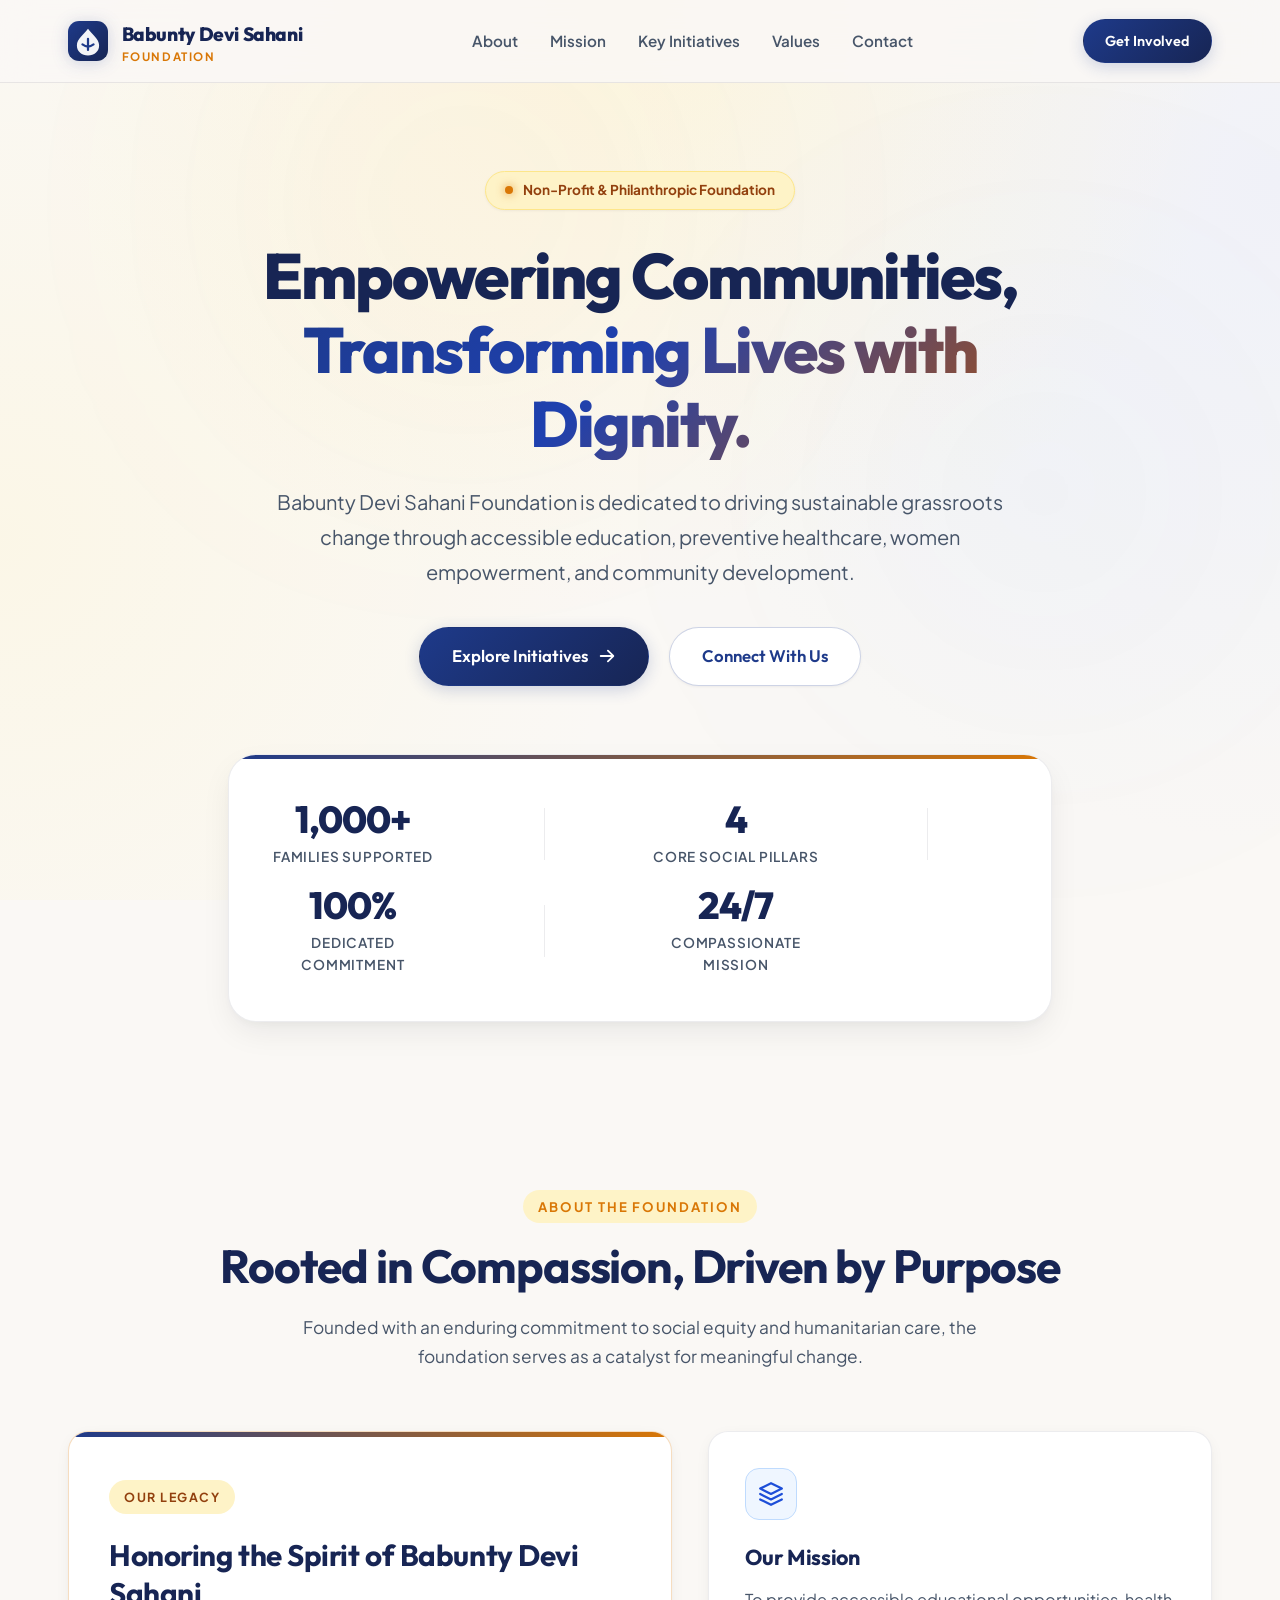
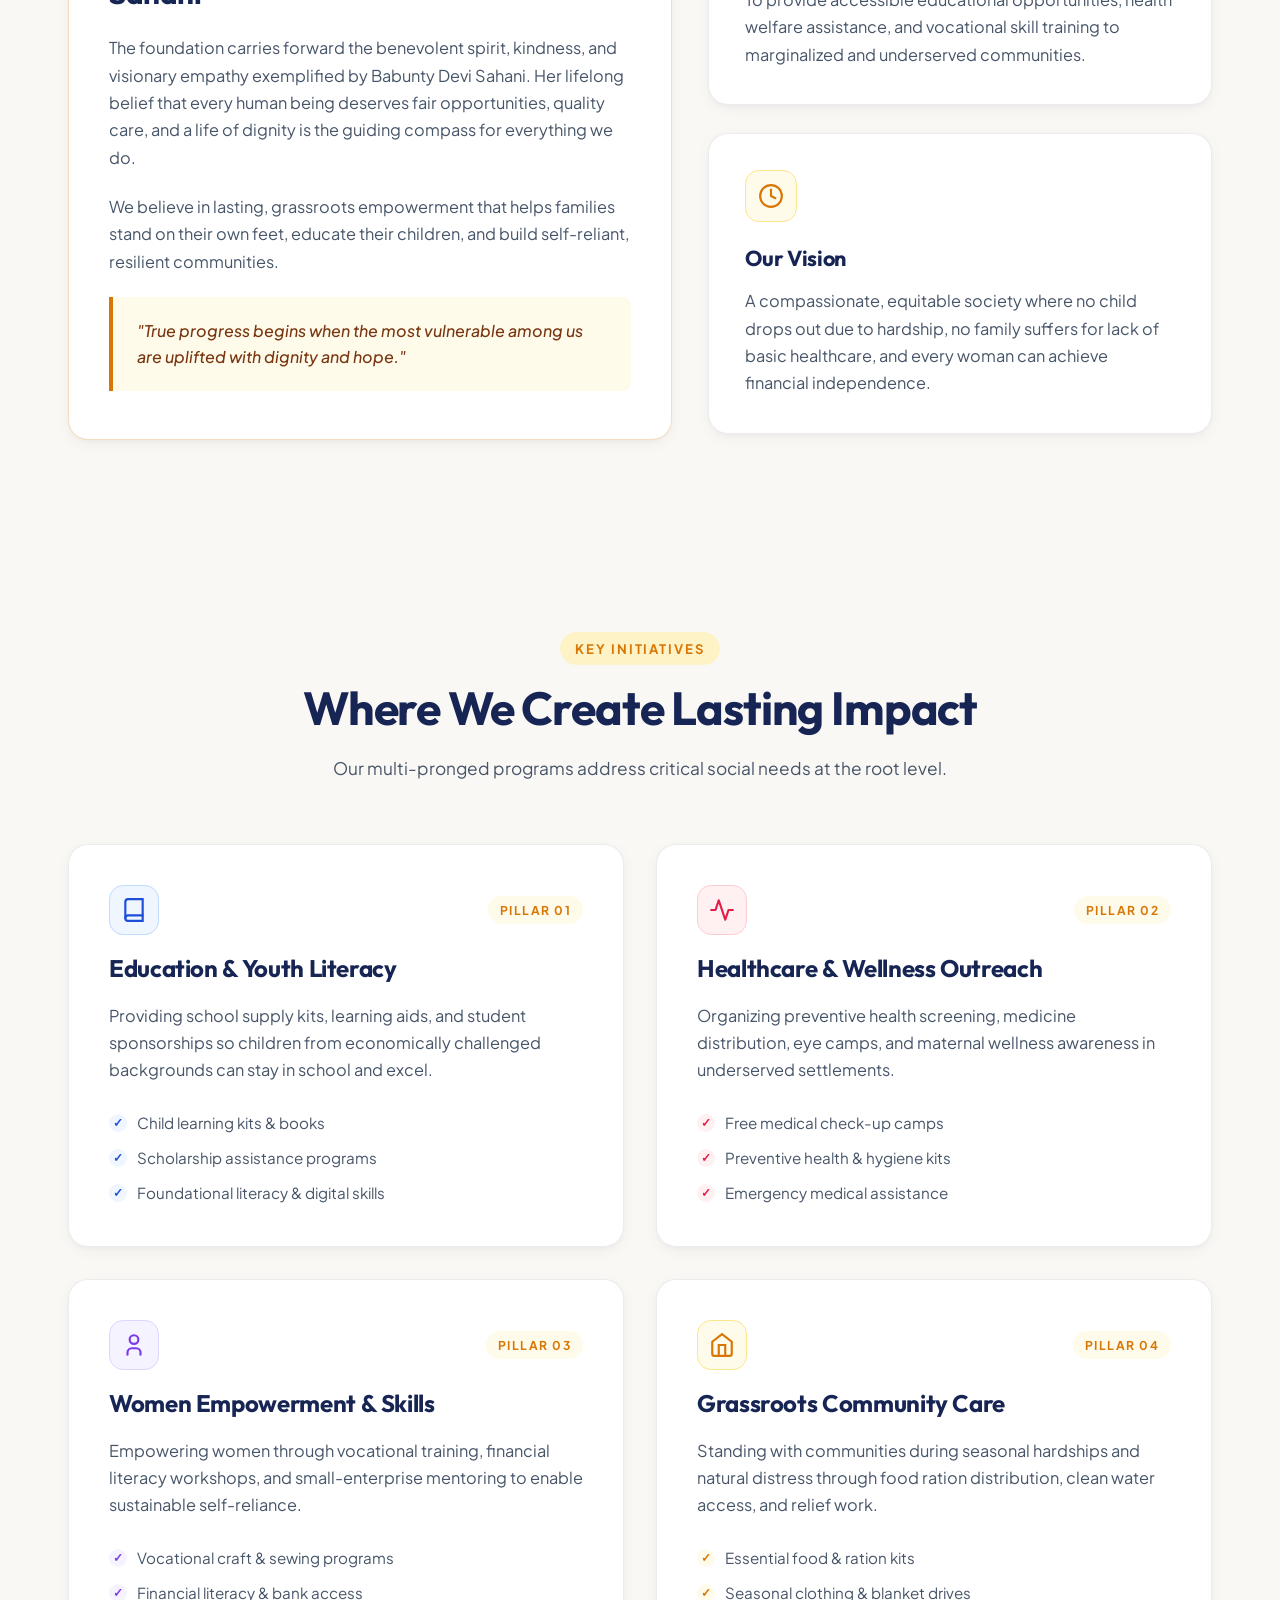
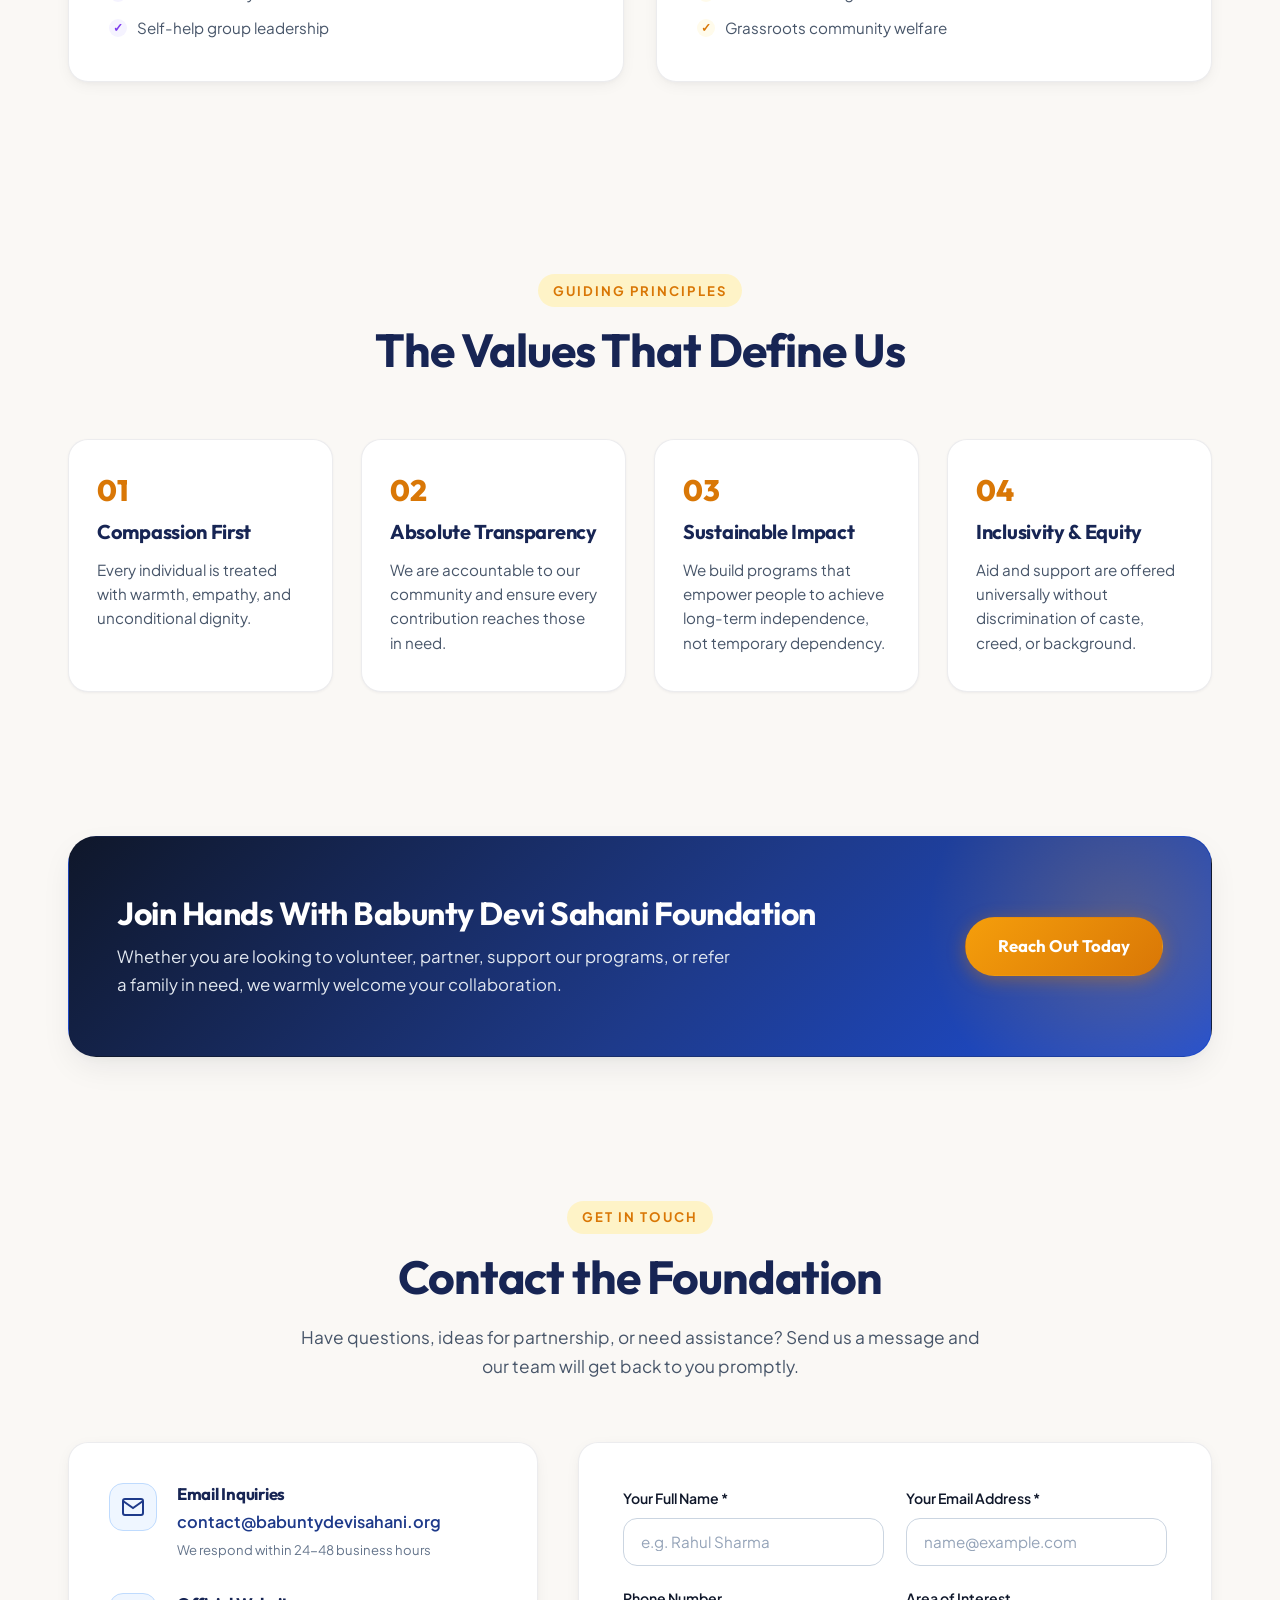
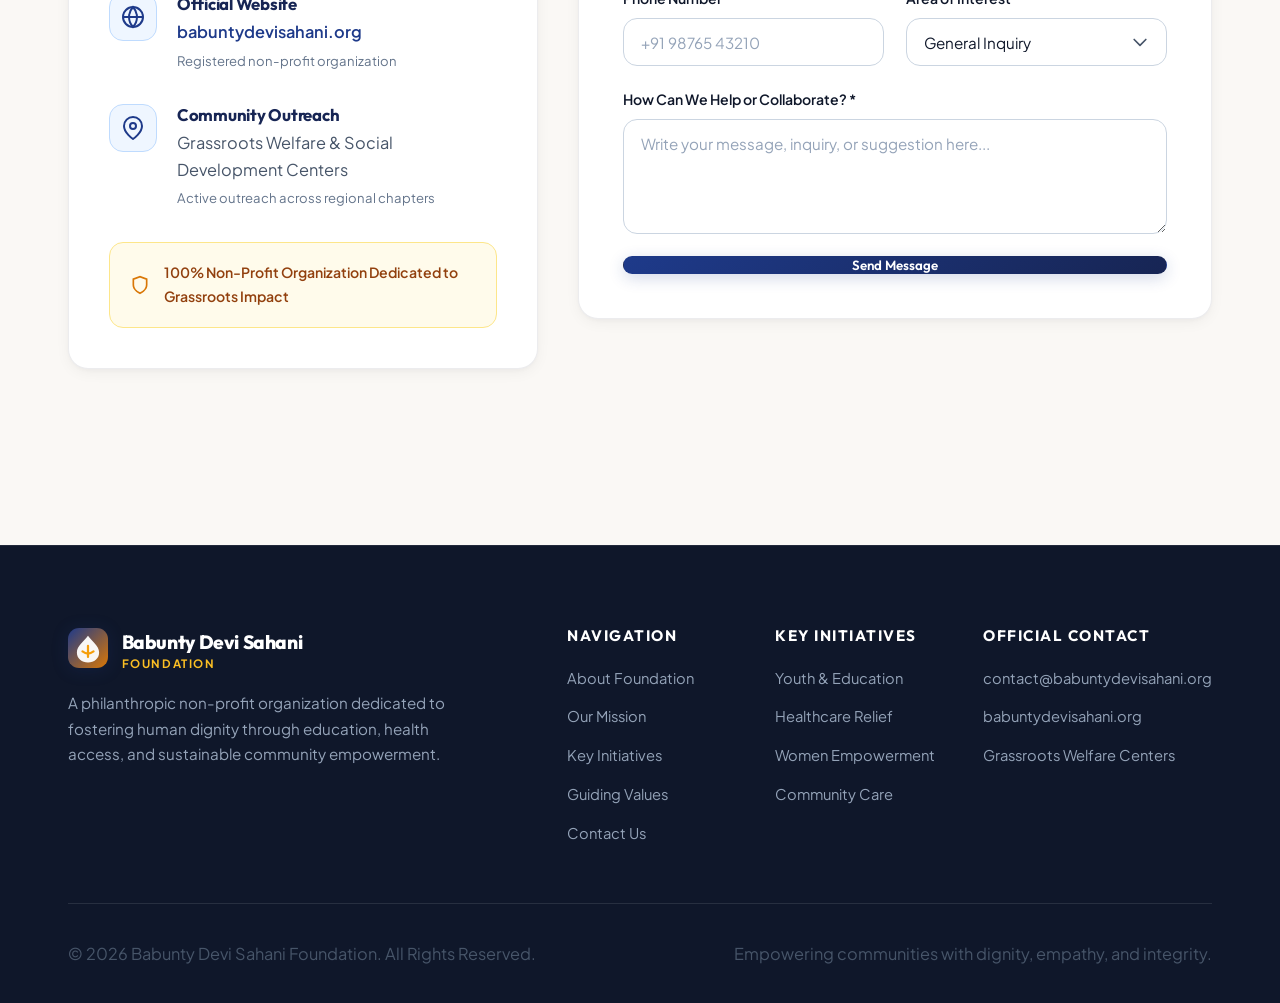
==== commit 053bdf1c: "Redesign website with warm philanthropic & prestigious theme" ====
--- a/index.html
+++ b/index.html
@@ -22,7 +22,7 @@
   <meta name="twitter:description" content="Empowering communities, nurturing potential, and building a brighter future through education, healthcare, and social support.">
 
   <!-- Favicon SVG -->
-  <link rel="icon" type="image/svg+xml" href="data:image/svg+xml,%3Csvg xmlns='http://www.w3.org/2000/svg' viewBox='0 0 48 48'%3E%3Cdefs%3E%3ClinearGradient id='g' x1='0%25' y1='0%25' x2='100%25' y2='100%25'%3E%3Cstop offset='0%25' stop-color='%2310b981'/%3E%3Cstop offset='100%25' stop-color='%23059669'/%3E%3C/linearGradient%3E%3C/defs%3E%3Ccircle cx='24' cy='24' r='22' fill='%23064e3b' stroke='%2334d399' stroke-width='2'/%3E%3Cpath d='M24 10c-3 5-9 9-9 15 0 5 4 9 9 9s9-4 9-9c0-6-6-10-9-15z' fill='url(%23g)'/%3E%3Cpath d='M18 26c3-1 6-3 6-7 0 4 3 6 6 7' stroke='%23ffffff' stroke-width='1.5' stroke-linecap='round' fill='none'/%3E%3C/svg%3E">
+  <link rel="icon" type="image/svg+xml" href="data:image/svg+xml,%3Csvg xmlns='http://www.w3.org/2000/svg' viewBox='0 0 48 48'%3E%3Cdefs%3E%3ClinearGradient id='g' x1='0%25' y1='0%25' x2='100%25' y2='100%25'%3E%3Cstop offset='0%25' stop-color='%231e3a8a'/%3E%3Cstop offset='100%25' stop-color='%23172554'/%3E%3C/linearGradient%3E%3C/defs%3E%3Ccircle cx='24' cy='24' r='22' fill='%23172554' stroke='%23f59e0b' stroke-width='2'/%3E%3Cpath d='M24 10c-3 5-9 9-9 15 0 5 4 9 9 9s9-4 9-9c0-6-6-10-9-15z' fill='%23ffffff'/%3E%3Cpath d='M18 26c3-1 6-3 6-7 0 4 3 6 6 7' stroke='%23d97706' stroke-width='1.8' stroke-linecap='round' fill='none'/%3E%3C/svg%3E">
 
   <!-- Google Fonts -->
   <link rel="preconnect" href="https://fonts.googleapis.com">
@@ -44,11 +44,11 @@
           <svg viewBox="0 0 36 36" fill="none" xmlns="http://www.w3.org/2000/svg" aria-hidden="true">
             <rect width="36" height="36" rx="10" fill="url(#logoGrad)"/>
             <path d="M18 7C14.5 12 8 16 8 22C8 27.5 12.5 31 18 31C23.5 31 28 27.5 28 22C28 16 21.5 12 18 7Z" fill="#ffffff" fill-opacity="0.95"/>
-            <path d="M18 16V26M13 21C15 22.5 17 23 18 23C19 23 21 22.5 23 21" stroke="#047857" stroke-width="2" stroke-linecap="round"/>
+            <path d="M18 16V26M13 21C15 22.5 17 23 18 23C19 23 21 22.5 23 21" stroke="#1e3a8a" stroke-width="2" stroke-linecap="round"/>
             <defs>
               <linearGradient id="logoGrad" x1="0" y1="0" x2="36" y2="36" gradientUnits="userSpaceOnUse">
-                <stop stop-color="#059669"/>
-                <stop offset="1" stop-color="#0f766e"/>
+                <stop stop-color="#1e3a8a"/>
+                <stop offset="1" stop-color="#172554"/>
               </linearGradient>
             </defs>
           </svg>
@@ -159,7 +159,7 @@
 
           <div class="about-side-cards">
             <div class="card glass-panel" id="mission">
-              <div class="card-icon icon-emerald">
+              <div class="card-icon icon-blue">
                 <svg viewBox="0 0 24 24" fill="none" stroke="currentColor" stroke-width="2">
                   <path d="M12 2L2 7l10 5 10-5-10-5zM2 17l10 5 10-5M2 12l10 5 10-5" stroke-linecap="round" stroke-linejoin="round"/>
                 </svg>
@@ -267,7 +267,7 @@
           <!-- Pillar 4 -->
           <div class="pillar-card glass-panel" id="pillar-community">
             <div class="pillar-header">
-              <div class="pillar-icon icon-emerald">
+              <div class="pillar-icon icon-amber">
                 <svg viewBox="0 0 24 24" fill="none" stroke="currentColor" stroke-width="2">
                   <path d="M3 9l9-7 9 7v11a2 2 0 0 1-2 2H5a2 2 0 0 1-2-2z" stroke-linecap="round"/>
                   <polyline points="9 22 9 12 15 12 15 22" stroke-linecap="round"/>
@@ -469,10 +469,11 @@
               <svg viewBox="0 0 36 36" fill="none" xmlns="http://www.w3.org/2000/svg" aria-hidden="true">
                 <rect width="36" height="36" rx="10" fill="url(#footerLogoGrad)"/>
                 <path d="M18 7C14.5 12 8 16 8 22C8 27.5 12.5 31 18 31C23.5 31 28 27.5 28 22C28 16 21.5 12 18 7Z" fill="#ffffff" fill-opacity="0.95"/>
+                <path d="M18 16V26M13 21C15 22.5 17 23 18 23C19 23 21 22.5 23 21" stroke="#f59e0b" stroke-width="2" stroke-linecap="round"/>
                 <defs>
                   <linearGradient id="footerLogoGrad" x1="0" y1="0" x2="36" y2="36" gradientUnits="userSpaceOnUse">
-                    <stop stop-color="#059669"/>
-                    <stop offset="1" stop-color="#0f766e"/>
+                    <stop stop-color="#1e3a8a"/>
+                    <stop offset="1" stop-color="#d97706"/>
                   </linearGradient>
                 </defs>
               </svg>
--- a/styles.css
+++ b/styles.css
@@ -1,33 +1,64 @@
 /* ==========================================================================
    Babunty Devi Sahani Foundation - Design System & Styles
+   Warm Philanthropic & Prestigious Theme
+   Deep Royal Navy (#1E3A8A), Warm Golden Saffron (#D97706), Luminous Ivory (#FAF8F5)
    ========================================================================== */
 
 :root {
-  /* Colors */
-  --bg-main: #080c15;
-  --bg-surface: #0e1524;
-  --bg-surface-elevated: #141d31;
-  --bg-card: rgba(18, 26, 43, 0.75);
-  --bg-card-hover: rgba(25, 36, 60, 0.85);
-
-  --text-primary: #f8fafc;
-  --text-secondary: #94a3b8;
+  /* Surface & Background Colors */
+  --bg-main: #faf8f5;
+  --bg-surface: #ffffff;
+  --bg-surface-elevated: #f4efe6;
+  --bg-card: #ffffff;
+  --bg-card-hover: #ffffff;
+
+  /* Text Colors */
+  --text-primary: #0f172a;
+  --text-secondary: #475569;
   --text-muted: #64748b;
-
-  --accent-emerald: #10b981;
-  --accent-emerald-dark: #059669;
-  --accent-emerald-light: #34d399;
-  --accent-emerald-glow: rgba(16, 185, 129, 0.25);
-
-  --accent-amber: #f59e0b;
-  --accent-amber-light: #fbbf24;
-  --accent-blue: #38bdf8;
-  --accent-purple: #c084fc;
-  --accent-rose: #fb7185;
-
-  --border-subtle: rgba(255, 255, 255, 0.08);
-  --border-medium: rgba(255, 255, 255, 0.14);
-  --border-focus: rgba(16, 185, 129, 0.5);
+  --text-inverse: #ffffff;
+
+  /* Primary Brand: Deep Royal Sapphire Navy */
+  --brand-primary: #1e3a8a;
+  --brand-primary-dark: #172554;
+  --brand-primary-light: #2563eb;
+  --brand-primary-soft: rgba(30, 58, 138, 0.08);
+  --brand-primary-glow: rgba(30, 58, 138, 0.2);
+
+  /* Accent Brand: Warm Golden Saffron & Amber */
+  --brand-accent: #d97706;
+  --brand-accent-dark: #b45309;
+  --brand-accent-light: #f59e0b;
+  --brand-accent-soft: rgba(217, 119, 6, 0.1);
+  --brand-accent-glow: rgba(217, 119, 6, 0.25);
+
+  /* Pillar Specific Themes */
+  --pillar-edu: #1d4ed8;
+  --pillar-edu-bg: #eff6ff;
+  --pillar-edu-border: #bfdbfe;
+
+  --pillar-health: #e11d48;
+  --pillar-health-bg: #fff1f2;
+  --pillar-health-border: #fecdd3;
+
+  --pillar-women: #7c3aed;
+  --pillar-women-bg: #f5f3ff;
+  --pillar-women-border: #ddd6fe;
+
+  --pillar-community: #d97706;
+  --pillar-community-bg: #fffbeb;
+  --pillar-community-border: #fde68a;
+
+  /* Borders */
+  --border-subtle: rgba(15, 23, 42, 0.08);
+  --border-medium: rgba(15, 23, 42, 0.14);
+  --border-focus: rgba(30, 58, 138, 0.45);
+
+  /* Shadows */
+  --shadow-sm: 0 1px 3px 0 rgba(15, 23, 42, 0.05), 0 1px 2px -1px rgba(15, 23, 42, 0.03);
+  --shadow-md: 0 4px 16px -2px rgba(15, 23, 42, 0.06), 0 2px 6px -1px rgba(15, 23, 42, 0.04);
+  --shadow-lg: 0 12px 32px -4px rgba(15, 23, 42, 0.08), 0 4px 12px -2px rgba(15, 23, 42, 0.04);
+  --shadow-hover: 0 20px 40px -8px rgba(15, 23, 42, 0.12), 0 6px 18px -3px rgba(30, 58, 138, 0.08);
 
   /* Typography */
   --font-heading: 'Outfit', -apple-system, BlinkMacSystemFont, 'Segoe UI', sans-serif;
@@ -38,6 +69,7 @@
   --radius-sm: 8px;
   --radius-md: 14px;
   --radius-lg: 20px;
+  --radius-xl: 28px;
   --radius-full: 9999px;
 
   /* Transitions */
@@ -60,44 +92,49 @@
 
 body {
   background-color: var(--bg-main);
+  background-image: 
+    radial-gradient(circle at 50% 0%, rgba(254, 243, 199, 0.45) 0%, rgba(250, 248, 245, 0) 55%),
+    radial-gradient(circle at 100% 20%, rgba(224, 231, 255, 0.35) 0%, rgba(250, 248, 245, 0) 45%),
+    radial-gradient(circle at 0% 60%, rgba(254, 243, 199, 0.3) 0%, rgba(250, 248, 245, 0) 45%);
+  background-attachment: fixed;
   color: var(--text-primary);
   font-family: var(--font-body);
-  line-height: 1.65;
+  line-height: 1.68;
   overflow-x: hidden;
   position: relative;
   min-height: 100vh;
 }
 
-/* Ambient Background Glows */
+/* Ambient Background Warmth */
 .ambient-glow {
   position: fixed;
   border-radius: 50%;
-  filter: blur(120px);
+  filter: blur(140px);
   pointer-events: none;
   z-index: 0;
-  opacity: 0.45;
-  animation: pulseSlow 12s ease-in-out infinite alternate;
+  opacity: 0.55;
+  animation: pulseGentle 14s ease-in-out infinite alternate;
 }
 
 .glow-1 {
-  top: -10%;
-  left: 20%;
-  width: 500px;
-  height: 500px;
-  background: radial-gradient(circle, rgba(16, 185, 129, 0.35) 0%, rgba(14, 116, 144, 0) 70%);
-}
-
-.glow-2 {
-  bottom: 10%;
-  right: -5%;
+  top: -8%;
+  left: 15%;
   width: 550px;
   height: 550px;
-  background: radial-gradient(circle, rgba(245, 158, 11, 0.18) 0%, rgba(16, 185, 129, 0) 70%);
-}
-
-@keyframes pulseSlow {
-  0% { transform: scale(1) translate(0, 0); opacity: 0.35; }
-  100% { transform: scale(1.15) translate(30px, -20px); opacity: 0.55; }
+  background: radial-gradient(circle, rgba(245, 158, 11, 0.18) 0%, rgba(217, 119, 6, 0) 70%);
+}
+
+.glow-2 {
+  bottom: 12%;
+  right: -5%;
+  width: 600px;
+  height: 600px;
+  background: radial-gradient(circle, rgba(37, 99, 235, 0.12) 0%, rgba(30, 58, 138, 0) 70%);
+}
+
+@keyframes pulseGentle {
+  0% { transform: scale(1) translate(0, 0); opacity: 0.45; }
+  100% { transform: scale(1.12) translate(25px, -15px); opacity: 0.65; }
 }
 
 /* Container */
@@ -105,7 +142,7 @@
   width: 100%;
   max-width: var(--max-width);
   margin: 0 auto;
-  padding: 0 1.5rem;
+  padding: 0 1.75rem;
   position: relative;
   z-index: 1;
 }
@@ -116,11 +153,12 @@
   color: var(--text-primary);
   line-height: 1.25;
   font-weight: 700;
+  letter-spacing: -0.015em;
 }
 
 p {
   color: var(--text-secondary);
-  font-size: 1rem;
+  font-size: 1.02rem;
 }
 
 a {
@@ -130,25 +168,24 @@
 }
 
 .text-gradient {
-  background: linear-gradient(135deg, #ffffff 10%, #6ee7b7 60%, #34d399 100%);
+  background: linear-gradient(135deg, #1e3a8a 0%, #1e40af 45%, #b45309 100%);
   -webkit-background-clip: text;
   -webkit-text-fill-color: transparent;
   display: inline-block;
 }
 
-/* Glass Panels */
+/* Glass Panels & Modern Foundation Cards */
 .glass-panel {
   background: var(--bg-card);
-  backdrop-filter: blur(16px);
-  -webkit-backdrop-filter: blur(16px);
   border: 1px solid var(--border-subtle);
   border-radius: var(--radius-lg);
-  box-shadow: 0 10px 30px -10px rgba(0, 0, 0, 0.5);
+  box-shadow: var(--shadow-md);
   transition: transform var(--transition-smooth), border-color var(--transition-smooth), box-shadow var(--transition-smooth);
 }
 
 .glass-panel:hover {
-  border-color: var(--border-medium);
+  border-color: rgba(30, 58, 138, 0.2);
+  box-shadow: var(--shadow-hover);
 }
 
 /* Buttons */
@@ -156,48 +193,63 @@
   display: inline-flex;
   align-items: center;
   justify-content: center;
-  gap: 0.5rem;
+  gap: 0.6rem;
   font-family: var(--font-heading);
   font-weight: 600;
   border-radius: var(--radius-full);
   cursor: pointer;
-  border: none;
+  border: 1px solid transparent;
   text-align: center;
   transition: all var(--transition-smooth);
 }
 
 .btn-primary {
-  background: linear-gradient(135deg, var(--accent-emerald) 0%, var(--accent-emerald-dark) 100%);
+  background: linear-gradient(135deg, var(--brand-primary) 0%, var(--brand-primary-dark) 100%);
   color: #ffffff;
-  box-shadow: 0 4px 18px var(--accent-emerald-glow);
+  box-shadow: 0 4px 16px var(--brand-primary-glow);
 }
 
 .btn-primary:hover {
-  background: linear-gradient(135deg, var(--accent-emerald-light) 0%, var(--accent-emerald) 100%);
+  background: linear-gradient(135deg, var(--brand-primary-light) 0%, var(--brand-primary) 100%);
   transform: translateY(-2px);
-  box-shadow: 0 8px 24px rgba(16, 185, 129, 0.4);
+  box-shadow: 0 8px 24px rgba(30, 58, 138, 0.32);
+  color: #ffffff;
 }
 
 .btn-secondary {
-  background: rgba(255, 255, 255, 0.06);
-  color: var(--text-primary);
-  border: 1px solid var(--border-medium);
-  backdrop-filter: blur(8px);
+  background: #ffffff;
+  color: var(--brand-primary);
+  border: 1.5px solid rgba(30, 58, 138, 0.22);
+  box-shadow: var(--shadow-sm);
 }
 
 .btn-secondary:hover {
-  background: rgba(255, 255, 255, 0.12);
-  border-color: rgba(255, 255, 255, 0.25);
+  background: rgba(30, 58, 138, 0.04);
+  border-color: var(--brand-primary);
   transform: translateY(-2px);
+  box-shadow: var(--shadow-md);
+}
+
+.btn-accent {
+  background: linear-gradient(135deg, var(--brand-accent-light) 0%, var(--brand-accent) 100%);
+  color: #ffffff;
+  box-shadow: 0 4px 16px var(--brand-accent-glow);
+}
+
+.btn-accent:hover {
+  background: linear-gradient(135deg, #fbb024 0%, var(--brand-accent-dark) 100%);
+  transform: translateY(-2px);
+  box-shadow: 0 8px 24px rgba(217, 119, 6, 0.35);
+  color: #ffffff;
 }
 
 .btn-sm {
-  padding: 0.55rem 1.25rem;
-  font-size: 0.875rem;
+  padding: 0.55rem 1.35rem;
+  font-size: 0.9rem;
 }
 
 .btn-lg {
-  padding: 0.85rem 1.85rem;
+  padding: 0.9rem 2rem;
   font-size: 1.05rem;
 }
 
@@ -209,7 +261,8 @@
   transition: transform var(--transition-fast);
 }
 
-.btn-primary:hover .btn-arrow {
+.btn-primary:hover .btn-arrow,
+.btn-accent:hover .btn-arrow {
   transform: translateX(4px);
 }
 
@@ -218,18 +271,19 @@
   position: sticky;
   top: 0;
   z-index: 100;
-  padding: 1.1rem 0;
-  backdrop-filter: blur(14px);
-  -webkit-backdrop-filter: blur(14px);
-  background: rgba(8, 12, 21, 0.75);
+  padding: 1.15rem 0;
+  backdrop-filter: blur(16px);
+  -webkit-backdrop-filter: blur(16px);
+  background: rgba(250, 248, 245, 0.88);
   border-bottom: 1px solid var(--border-subtle);
   transition: all var(--transition-fast);
 }
 
 .site-header.scrolled {
-  padding: 0.75rem 0;
-  background: rgba(8, 12, 21, 0.92);
+  padding: 0.85rem 0;
+  background: rgba(255, 255, 255, 0.96);
   border-bottom-color: var(--border-medium);
+  box-shadow: 0 4px 20px -2px rgba(15, 23, 42, 0.05);
 }
 
 .nav-container {
@@ -244,11 +298,17 @@
   gap: 0.85rem;
 }
 
+.logo-mark {
+  display: flex;
+  align-items: center;
+  justify-content: center;
+}
+
 .logo-mark svg {
-  width: 38px;
-  height: 38px;
+  width: 40px;
+  height: 40px;
   display: block;
-  filter: drop-shadow(0 2px 8px rgba(16, 185, 129, 0.35));
+  filter: drop-shadow(0 2px 8px rgba(30, 58, 138, 0.2));
 }
 
 .brand-text {
@@ -258,19 +318,19 @@
 
 .brand-name {
   font-family: var(--font-heading);
-  font-size: 1.15rem;
+  font-size: 1.2rem;
+  font-weight: 800;
+  letter-spacing: -0.02em;
+  color: var(--brand-primary-dark);
+}
+
+.brand-sub {
+  font-size: 0.72rem;
   font-weight: 700;
-  letter-spacing: -0.01em;
-  color: #ffffff;
-}
-
-.brand-sub {
-  font-size: 0.75rem;
-  font-weight: 600;
   text-transform: uppercase;
-  letter-spacing: 0.12em;
-  color: var(--accent-emerald-light);
-  line-height: 1;
+  letter-spacing: 0.14em;
+  color: var(--brand-accent);
+  line-height: 1.1;
 }
 
 .nav-links {
@@ -281,14 +341,14 @@
 
 .nav-link {
   font-size: 0.95rem;
-  font-weight: 500;
+  font-weight: 600;
   color: var(--text-secondary);
   position: relative;
-  padding: 0.25rem 0;
+  padding: 0.35rem 0;
 }
 
 .nav-link:hover {
-  color: #ffffff;
+  color: var(--brand-primary);
 }
 
 .nav-link::after {
@@ -298,7 +358,7 @@
   left: 0;
   width: 0%;
   height: 2px;
-  background: var(--accent-emerald);
+  background: var(--brand-accent);
   transition: width var(--transition-fast);
   border-radius: 2px;
 }
@@ -333,37 +393,38 @@
 
 /* Hero Section */
 .hero-section {
-  padding: 5.5rem 0 4rem;
+  padding: 5.5rem 0 4.5rem;
   text-align: center;
   position: relative;
 }
 
 .hero-content {
-  max-width: 860px;
+  max-width: 880px;
   margin: 0 auto;
 }
 
 .badge-pill {
   display: inline-flex;
   align-items: center;
-  gap: 0.6rem;
-  background: rgba(16, 185, 129, 0.12);
-  border: 1px solid rgba(16, 185, 129, 0.3);
-  padding: 0.4rem 1.1rem;
+  gap: 0.65rem;
+  background: #fef3c7;
+  border: 1px solid #fde68a;
+  padding: 0.45rem 1.2rem;
   border-radius: var(--radius-full);
   font-size: 0.85rem;
-  font-weight: 600;
-  color: var(--accent-emerald-light);
-  margin-bottom: 1.75rem;
+  font-weight: 700;
+  color: #92400e;
+  margin-bottom: 1.85rem;
+  box-shadow: var(--shadow-sm);
 }
 
 .badge-dot {
   width: 8px;
   height: 8px;
   border-radius: 50%;
-  background-color: var(--accent-emerald);
-  box-shadow: 0 0 10px var(--accent-emerald);
-  animation: blink 2s infinite;
+  background-color: var(--brand-accent);
+  box-shadow: 0 0 10px rgba(217, 119, 6, 0.8);
+  animation: blink 2.2s infinite;
 }
 
 @keyframes blink {
@@ -372,19 +433,20 @@
 }
 
 .hero-title {
-  font-size: clamp(2.35rem, 5vw, 3.85rem);
+  font-size: clamp(2.4rem, 5.2vw, 4rem);
   font-weight: 800;
-  letter-spacing: -0.025em;
+  letter-spacing: -0.03em;
   line-height: 1.15;
   margin-bottom: 1.5rem;
+  color: var(--brand-primary-dark);
 }
 
 .hero-lead {
-  font-size: clamp(1.05rem, 2vw, 1.25rem);
+  font-size: clamp(1.08rem, 2vw, 1.25rem);
   color: var(--text-secondary);
-  line-height: 1.7;
-  margin-bottom: 2.25rem;
-  max-width: 740px;
+  line-height: 1.75;
+  margin-bottom: 2.35rem;
+  max-width: 760px;
   margin-left: auto;
   margin-right: auto;
 }
@@ -395,20 +457,31 @@
   justify-content: center;
   gap: 1.25rem;
   flex-wrap: wrap;
-  margin-bottom: 4rem;
-}
-
-/* Metrics */
+  margin-bottom: 4.25rem;
+}
+
+/* Metric Highlights */
 .hero-metrics {
   display: grid;
   grid-template-columns: repeat(4, 1fr);
   align-items: center;
-  background: var(--bg-card);
-  backdrop-filter: blur(16px);
+  background: #ffffff;
   border: 1px solid var(--border-subtle);
-  border-radius: var(--radius-lg);
-  padding: 2rem 1.5rem;
-  margin-top: 1rem;
+  border-radius: var(--radius-xl);
+  padding: 2.25rem 1.75rem;
+  box-shadow: var(--shadow-lg);
+  position: relative;
+  overflow: hidden;
+}
+
+.hero-metrics::before {
+  content: '';
+  position: absolute;
+  top: 0;
+  left: 0;
+  width: 100%;
+  height: 4px;
+  background: linear-gradient(90deg, var(--brand-primary), var(--brand-accent));
 }
 
 .metric-card {
@@ -420,35 +493,36 @@
 
 .metric-number {
   font-family: var(--font-heading);
-  font-size: 2.15rem;
+  font-size: 2.35rem;
   font-weight: 800;
-  color: #ffffff;
-  letter-spacing: -0.02em;
+  color: var(--brand-primary-dark);
+  letter-spacing: -0.025em;
+  line-height: 1.1;
 }
 
 .metric-label {
   font-size: 0.85rem;
   color: var(--text-secondary);
-  font-weight: 500;
+  font-weight: 600;
   text-transform: uppercase;
-  letter-spacing: 0.05em;
+  letter-spacing: 0.06em;
 }
 
 .metric-divider {
   width: 1px;
-  height: 50px;
-  background: var(--border-subtle);
+  height: 52px;
+  background: rgba(15, 23, 42, 0.08);
   margin: 0 auto;
 }
 
-/* Section Shared */
+/* Shared Section Styling */
 .section {
-  padding: 5.5rem 0;
+  padding: 6rem 0;
   position: relative;
 }
 
 .section-header {
-  margin-bottom: 3.5rem;
+  margin-bottom: 3.75rem;
 }
 
 .section-header.text-center {
@@ -457,43 +531,49 @@
 
 .section-tag {
   display: inline-block;
-  font-size: 0.8rem;
+  font-size: 0.82rem;
   font-weight: 700;
   text-transform: uppercase;
   letter-spacing: 0.15em;
-  color: var(--accent-emerald-light);
-  margin-bottom: 0.75rem;
+  color: var(--brand-accent);
+  background: #fef3c7;
+  padding: 0.35rem 0.95rem;
+  border-radius: var(--radius-full);
+  margin-bottom: 0.85rem;
 }
 
 .section-title {
-  font-size: clamp(1.9rem, 3.5vw, 2.75rem);
-  letter-spacing: -0.02em;
-  margin-bottom: 1rem;
+  font-size: clamp(2rem, 3.8vw, 2.9rem);
+  letter-spacing: -0.025em;
+  margin-bottom: 1.1rem;
+  color: var(--brand-primary-dark);
 }
 
 .section-subtitle {
-  max-width: 650px;
+  max-width: 680px;
   margin: 0 auto;
-  font-size: 1.05rem;
-  line-height: 1.65;
+  font-size: 1.08rem;
+  color: var(--text-secondary);
+  line-height: 1.7;
 }
 
 /* About Section */
 .about-grid {
   display: grid;
   grid-template-columns: 1.2fr 1fr;
-  gap: 2rem;
+  gap: 2.25rem;
   align-items: stretch;
 }
 
 .about-card.highlight-card {
-  padding: 2.75rem 2.25rem;
-  display: flex;
-  flex-direction: column;
-  gap: 1.25rem;
+  padding: 3rem 2.5rem;
+  display: flex;
+  flex-direction: column;
+  gap: 1.35rem;
   position: relative;
   overflow: hidden;
-  border-color: rgba(16, 185, 129, 0.2);
+  border: 1px solid rgba(217, 119, 6, 0.25);
+  background: #ffffff;
 }
 
 .about-card.highlight-card::before {
@@ -502,58 +582,67 @@
   top: 0;
   left: 0;
   width: 100%;
-  height: 4px;
-  background: linear-gradient(90deg, var(--accent-emerald), var(--accent-amber));
+  height: 5px;
+  background: linear-gradient(90deg, var(--brand-primary), var(--brand-accent));
 }
 
 .about-badge {
   display: inline-block;
   align-self: flex-start;
-  font-size: 0.75rem;
+  font-size: 0.78rem;
   font-weight: 700;
   text-transform: uppercase;
-  letter-spacing: 0.1em;
-  background: rgba(16, 185, 129, 0.15);
-  color: var(--accent-emerald-light);
-  padding: 0.35rem 0.85rem;
+  letter-spacing: 0.12em;
+  background: #fef3c7;
+  color: #92400e;
+  padding: 0.4rem 0.95rem;
   border-radius: var(--radius-full);
 }
 
 .about-card h3 {
-  font-size: 1.75rem;
+  font-size: 1.85rem;
   line-height: 1.3;
+  color: var(--brand-primary-dark);
 }
 
 .about-quote {
   margin-top: auto;
-  padding: 1.25rem;
-  background: rgba(255, 255, 255, 0.03);
-  border-left: 3px solid var(--accent-amber);
+  padding: 1.35rem 1.5rem;
+  background: #fffbeb;
+  border-left: 4px solid var(--brand-accent);
   border-radius: 0 var(--radius-sm) var(--radius-sm) 0;
   font-style: italic;
 }
 
 .about-quote p {
-  color: #e2e8f0;
-  font-size: 0.95rem;
+  color: #78350f;
+  font-size: 1rem;
+  font-weight: 500;
+  line-height: 1.6;
 }
 
 .about-side-cards {
   display: flex;
   flex-direction: column;
-  gap: 1.5rem;
+  gap: 1.75rem;
 }
 
 .about-side-cards .card {
-  padding: 2rem;
-  display: flex;
-  flex-direction: column;
-  gap: 0.85rem;
+  padding: 2.25rem;
+  display: flex;
+  flex-direction: column;
+  gap: 0.95rem;
+  background: #ffffff;
+}
+
+.about-side-cards .card h4 {
+  font-size: 1.35rem;
+  color: var(--brand-primary-dark);
 }
 
 .card-icon {
-  width: 48px;
-  height: 48px;
+  width: 52px;
+  height: 52px;
   border-radius: var(--radius-md);
   display: flex;
   align-items: center;
@@ -562,53 +651,77 @@
 }
 
 .card-icon svg {
-  width: 24px;
-  height: 24px;
+  width: 26px;
+  height: 26px;
 }
 
 .icon-emerald {
-  background: rgba(16, 185, 129, 0.15);
-  color: var(--accent-emerald-light);
+  background: var(--pillar-edu-bg);
+  color: var(--pillar-edu);
+  border: 1px solid var(--pillar-edu-border);
 }
 
 .icon-amber {
-  background: rgba(245, 158, 11, 0.15);
-  color: var(--accent-amber-light);
+  background: var(--pillar-community-bg);
+  color: var(--pillar-community);
+  border: 1px solid var(--pillar-community-border);
 }
 
 .icon-blue {
-  background: rgba(56, 189, 248, 0.15);
-  color: var(--accent-blue);
+  background: var(--pillar-edu-bg);
+  color: var(--pillar-edu);
+  border: 1px solid var(--pillar-edu-border);
 }
 
 .icon-purple {
-  background: rgba(192, 132, 252, 0.15);
-  color: var(--accent-purple);
+  background: var(--pillar-women-bg);
+  color: var(--pillar-women);
+  border: 1px solid var(--pillar-women-border);
 }
 
 .icon-rose {
-  background: rgba(251, 113, 133, 0.15);
-  color: var(--accent-rose);
-}
-
-/* Initiatives (Pillars) */
+  background: var(--pillar-health-bg);
+  color: var(--pillar-health);
+  border: 1px solid var(--pillar-health-border);
+}
+
+/* Initiatives (Pillars Grid) */
 .pillars-grid {
   display: grid;
   grid-template-columns: repeat(2, 1fr);
-  gap: 1.75rem;
+  gap: 2rem;
 }
 
 .pillar-card {
-  padding: 2.25rem;
-  display: flex;
-  flex-direction: column;
-  gap: 1rem;
-}
+  padding: 2.5rem;
+  display: flex;
+  flex-direction: column;
+  gap: 1.15rem;
+  background: #ffffff;
+  position: relative;
+  overflow: hidden;
+  border: 1px solid var(--border-subtle);
+}
+
+.pillar-card::before {
+  content: '';
+  position: absolute;
+  top: 0;
+  left: 0;
+  width: 100%;
+  height: 4px;
+  background: transparent;
+  transition: background var(--transition-fast);
+}
+
+#pillar-education:hover::before { background: var(--pillar-edu); }
+#pillar-healthcare:hover::before { background: var(--pillar-health); }
+#pillar-women:hover::before { background: var(--pillar-women); }
+#pillar-community:hover::before { background: var(--pillar-community); }
 
 .pillar-card:hover {
-  transform: translateY(-4px);
-  border-color: rgba(16, 185, 129, 0.35);
-  box-shadow: 0 16px 36px -12px rgba(16, 185, 129, 0.15);
+  transform: translateY(-5px);
+  box-shadow: var(--shadow-hover);
 }
 
 .pillar-header {
@@ -618,8 +731,8 @@
 }
 
 .pillar-icon {
-  width: 46px;
-  height: 46px;
+  width: 50px;
+  height: 50px;
   border-radius: var(--radius-md);
   display: flex;
   align-items: center;
@@ -627,20 +740,24 @@
 }
 
 .pillar-icon svg {
-  width: 24px;
-  height: 24px;
+  width: 26px;
+  height: 26px;
 }
 
 .pillar-tag {
-  font-size: 0.75rem;
+  font-size: 0.76rem;
   font-weight: 700;
   text-transform: uppercase;
-  letter-spacing: 0.1em;
-  color: var(--text-muted);
+  letter-spacing: 0.12em;
+  color: var(--brand-accent);
+  background: #fffbeb;
+  padding: 0.25rem 0.75rem;
+  border-radius: var(--radius-full);
 }
 
 .pillar-card h3 {
-  font-size: 1.45rem;
+  font-size: 1.5rem;
+  color: var(--brand-primary-dark);
 }
 
 .pillar-bullets {
@@ -648,117 +765,178 @@
   margin-top: 0.5rem;
   display: flex;
   flex-direction: column;
-  gap: 0.5rem;
+  gap: 0.6rem;
 }
 
 .pillar-bullets li {
-  font-size: 0.9rem;
-  color: #cbd5e1;
-  display: flex;
-  align-items: center;
-  gap: 0.5rem;
+  font-size: 0.95rem;
+  color: var(--text-secondary);
+  display: flex;
+  align-items: center;
+  gap: 0.65rem;
 }
 
 .pillar-bullets li::before {
-  content: '•';
-  color: var(--accent-emerald);
-  font-weight: bold;
-  font-size: 1.2rem;
-  line-height: 1;
+  content: '✓';
+  display: inline-flex;
+  align-items: center;
+  justify-content: center;
+  width: 18px;
+  height: 18px;
+  border-radius: 50%;
+  font-weight: 800;
+  font-size: 0.75rem;
+  flex-shrink: 0;
+}
+
+#pillar-education .pillar-bullets li::before {
+  background: var(--pillar-edu-bg);
+  color: var(--pillar-edu);
+}
+
+#pillar-healthcare .pillar-bullets li::before {
+  background: var(--pillar-health-bg);
+  color: var(--pillar-health);
+}
+
+#pillar-women .pillar-bullets li::before {
+  background: var(--pillar-women-bg);
+  color: var(--pillar-women);
+}
+
+#pillar-community .pillar-bullets li::before {
+  background: var(--pillar-community-bg);
+  color: var(--pillar-community);
 }
 
 /* Values Grid */
 .values-grid {
   display: grid;
   grid-template-columns: repeat(4, 1fr);
-  gap: 1.5rem;
+  gap: 1.75rem;
 }
 
 .value-item {
-  background: var(--bg-card);
+  background: #ffffff;
   border: 1px solid var(--border-subtle);
   border-radius: var(--radius-lg);
-  padding: 1.75rem 1.5rem;
-  display: flex;
-  flex-direction: column;
-  gap: 0.75rem;
-  transition: transform var(--transition-fast), border-color var(--transition-fast);
+  padding: 2.25rem 1.75rem;
+  display: flex;
+  flex-direction: column;
+  gap: 0.85rem;
+  box-shadow: var(--shadow-sm);
+  transition: transform var(--transition-fast), border-color var(--transition-fast), box-shadow var(--transition-fast);
 }
 
 .value-item:hover {
-  transform: translateY(-3px);
-  border-color: var(--border-medium);
+  transform: translateY(-4px);
+  border-color: rgba(30, 58, 138, 0.25);
+  box-shadow: var(--shadow-md);
 }
 
 .value-num {
   font-family: var(--font-heading);
-  font-size: 1.75rem;
+  font-size: 1.85rem;
   font-weight: 800;
-  color: var(--accent-emerald);
-  opacity: 0.85;
+  color: var(--brand-accent);
+  line-height: 1;
 }
 
 .value-item h4 {
-  font-size: 1.15rem;
+  font-size: 1.25rem;
+  color: var(--brand-primary-dark);
 }
 
 .value-item p {
-  font-size: 0.9rem;
-  line-height: 1.55;
-}
-
-/* Callout Banner */
+  font-size: 0.95rem;
+  line-height: 1.6;
+}
+
+/* Callout Banner (Majestic Royal Sapphire Banner) */
 .callout-banner {
-  padding: 3rem 2.5rem;
+  padding: 3.5rem 3rem;
   display: flex;
   align-items: center;
   justify-content: space-between;
-  gap: 2rem;
-  margin: 2rem 0;
-  background: linear-gradient(135deg, rgba(16, 185, 129, 0.12) 0%, rgba(14, 21, 36, 0.9) 100%);
-  border: 1px solid rgba(16, 185, 129, 0.25);
+  gap: 2.5rem;
+  margin: 3rem 0;
+  background: linear-gradient(135deg, #0f172a 0%, #1e3a8a 55%, #1d4ed8 100%);
+  border-radius: var(--radius-xl);
+  box-shadow: var(--shadow-lg);
+  position: relative;
+  overflow: hidden;
+}
+
+.callout-banner::after {
+  content: '';
+  position: absolute;
+  top: -50%;
+  right: -10%;
+  width: 400px;
+  height: 400px;
+  background: radial-gradient(circle, rgba(245, 158, 11, 0.25) 0%, rgba(245, 158, 11, 0) 70%);
+  pointer-events: none;
 }
 
 .callout-content h3 {
-  font-size: 1.75rem;
-  margin-bottom: 0.5rem;
+  font-size: 2rem;
+  margin-bottom: 0.65rem;
+  color: #ffffff;
 }
 
 .callout-content p {
-  max-width: 600px;
+  max-width: 620px;
+  color: #e2e8f0;
+  font-size: 1.05rem;
 }
 
 .callout-action {
   flex-shrink: 0;
+  position: relative;
+  z-index: 2;
+}
+
+.callout-action .btn-primary {
+  background: linear-gradient(135deg, #f59e0b 0%, #d97706 100%);
+  color: #ffffff;
+  box-shadow: 0 4px 18px rgba(217, 119, 6, 0.4);
+  font-weight: 700;
+}
+
+.callout-action .btn-primary:hover {
+  background: linear-gradient(135deg, #fbbf24 0%, #b45309 100%);
+  box-shadow: 0 8px 26px rgba(217, 119, 6, 0.55);
 }
 
 /* Contact Section */
 .contact-grid {
   display: grid;
   grid-template-columns: 1fr 1.35fr;
-  gap: 2.25rem;
+  gap: 2.5rem;
   align-items: flex-start;
 }
 
 .contact-info-panel {
-  padding: 2.25rem;
-  display: flex;
-  flex-direction: column;
-  gap: 1.85rem;
+  padding: 2.5rem;
+  display: flex;
+  flex-direction: column;
+  gap: 2rem;
+  background: #ffffff;
 }
 
 .info-block {
   display: flex;
   align-items: flex-start;
-  gap: 1.15rem;
+  gap: 1.25rem;
 }
 
 .info-icon {
-  width: 44px;
-  height: 44px;
+  width: 48px;
+  height: 48px;
   border-radius: var(--radius-md);
-  background: rgba(16, 185, 129, 0.15);
-  color: var(--accent-emerald-light);
+  background: #eff6ff;
+  color: var(--brand-primary);
+  border: 1px solid #bfdbfe;
   display: flex;
   align-items: center;
   justify-content: center;
@@ -766,29 +944,30 @@
 }
 
 .info-icon svg {
-  width: 22px;
-  height: 22px;
+  width: 24px;
+  height: 24px;
 }
 
 .info-block h5 {
-  font-size: 1rem;
+  font-size: 1.05rem;
   margin-bottom: 0.25rem;
+  color: var(--brand-primary-dark);
 }
 
 .link-highlight {
-  color: #ffffff;
+  color: var(--brand-primary);
   font-weight: 600;
   word-break: break-all;
 }
 
 .link-highlight:hover {
-  color: var(--accent-emerald-light);
+  color: var(--brand-primary-light);
   text-decoration: underline;
 }
 
 .info-hint {
   display: block;
-  font-size: 0.8rem;
+  font-size: 0.82rem;
   color: var(--text-muted);
   margin-top: 0.25rem;
 }
@@ -796,30 +975,36 @@
 .trust-badge {
   display: flex;
   align-items: center;
-  gap: 0.75rem;
-  padding: 1rem 1.15rem;
-  background: rgba(255, 255, 255, 0.03);
-  border: 1px solid var(--border-subtle);
+  gap: 0.85rem;
+  padding: 1.15rem 1.25rem;
+  background: #fffbeb;
+  border: 1px solid #fde68a;
   border-radius: var(--radius-md);
-  color: var(--accent-emerald-light);
-  font-size: 0.85rem;
-  font-weight: 500;
+  color: #92400e;
+  font-size: 0.88rem;
+  font-weight: 600;
+}
+
+.trust-badge svg {
+  color: var(--brand-accent);
+  flex-shrink: 0;
 }
 
 .contact-form-panel {
-  padding: 2.5rem;
+  padding: 2.75rem;
+  background: #ffffff;
 }
 
 .contact-form {
   display: flex;
   flex-direction: column;
-  gap: 1.25rem;
+  gap: 1.35rem;
 }
 
 .form-row {
   display: grid;
   grid-template-columns: 1fr 1fr;
-  gap: 1.25rem;
+  gap: 1.35rem;
 }
 
 .form-group {
@@ -830,18 +1015,18 @@
 }
 
 .form-group label {
-  font-size: 0.85rem;
+  font-size: 0.88rem;
   font-weight: 600;
-  color: #cbd5e1;
+  color: var(--text-primary);
 }
 
 .form-group input,
 .form-group select,
 .form-group textarea {
   width: 100%;
-  padding: 0.85rem 1rem;
-  background: rgba(10, 15, 26, 0.8);
-  border: 1px solid var(--border-medium);
+  padding: 0.85rem 1.1rem;
+  background: #ffffff;
+  border: 1.5px solid #cbd5e1;
   border-radius: var(--radius-md);
   color: var(--text-primary);
   font-family: var(--font-body);
@@ -850,10 +1035,15 @@
   transition: border-color var(--transition-fast), box-shadow var(--transition-fast);
 }
 
+.form-group input::placeholder,
+.form-group textarea::placeholder {
+  color: #94a3b8;
+}
+
 .form-group select {
   cursor: pointer;
   appearance: none;
-  background-image: url("data:image/svg+xml,%3Csvg xmlns='http://www.w3.org/2000/svg' fill='none' viewBox='0 0 24 24' stroke='%2394a3b8'%3E%3Cpath stroke-linecap='round' stroke-linejoin='round' stroke-width='2' d='M19 9l-7 7-7-7'%3E%3C/path%3E%3C/svg%3E");
+  background-image: url("data:image/svg+xml,%3Csvg xmlns='http://www.w3.org/2000/svg' fill='none' viewBox='0 0 24 24' stroke='%23475569'%3E%3Cpath stroke-linecap='round' stroke-linejoin='round' stroke-width='2' d='M19 9l-7 7-7-7'%3E%3C/path%3E%3C/svg%3E");
   background-repeat: no-repeat;
   background-position: right 1rem center;
   background-size: 1.25rem;
@@ -861,32 +1051,33 @@
 }
 
 .form-group select option {
-  background: var(--bg-surface-elevated);
+  background: #ffffff;
   color: var(--text-primary);
 }
 
 .form-group textarea {
   resize: vertical;
-  min-height: 110px;
+  min-height: 115px;
 }
 
 .form-group input:focus,
 .form-group select:focus,
 .form-group textarea:focus {
-  border-color: var(--accent-emerald);
-  box-shadow: 0 0 0 3px var(--accent-emerald-glow);
+  border-color: var(--brand-primary);
+  box-shadow: 0 0 0 3px rgba(30, 58, 138, 0.15);
 }
 
 .form-error {
   display: none;
-  font-size: 0.78rem;
-  color: var(--accent-rose);
+  font-size: 0.8rem;
+  color: var(--pillar-health);
   margin-top: 0.2rem;
+  font-weight: 500;
 }
 
 .form-group.has-error input,
 .form-group.has-error textarea {
-  border-color: var(--accent-rose);
+  border-color: var(--pillar-health);
 }
 
 .form-group.has-error .form-error {
@@ -895,42 +1086,45 @@
 
 .form-success-box {
   text-align: center;
-  padding: 2.5rem 1.5rem;
-  display: flex;
-  flex-direction: column;
-  align-items: center;
-  gap: 1rem;
+  padding: 2.75rem 1.5rem;
+  display: flex;
+  flex-direction: column;
+  align-items: center;
+  gap: 1.15rem;
 }
 
 .success-icon {
-  width: 60px;
-  height: 60px;
+  width: 64px;
+  height: 64px;
   border-radius: 50%;
-  background: rgba(16, 185, 129, 0.2);
-  color: var(--accent-emerald-light);
+  background: #dcfce7;
+  color: #166534;
+  border: 2px solid #86efac;
   display: flex;
   align-items: center;
   justify-content: center;
-  font-size: 2rem;
+  font-size: 2.2rem;
   font-weight: bold;
 }
 
 .form-success-box h4 {
-  font-size: 1.5rem;
+  font-size: 1.6rem;
+  color: var(--brand-primary-dark);
+}
+
+.form-success-box p {
+  max-width: 460px;
+  margin-bottom: 0.5rem;
+  color: var(--text-secondary);
+}
+
+/* Footer (Dignified Midnight Navy Footer) */
+.site-footer {
+  background: #0f172a;
   color: #ffffff;
-}
-
-.form-success-box p {
-  max-width: 440px;
-  margin-bottom: 0.5rem;
-}
-
-/* Footer */
-.site-footer {
-  background: #05080e;
-  border-top: 1px solid var(--border-subtle);
-  padding: 4.5rem 0 2rem;
-  margin-top: 4rem;
+  border-top: 1px solid rgba(255, 255, 255, 0.08);
+  padding: 5rem 0 2.25rem;
+  margin-top: 5rem;
   position: relative;
   z-index: 1;
 }
@@ -938,16 +1132,25 @@
 .footer-top {
   display: grid;
   grid-template-columns: 1.35fr 2fr;
-  gap: 3.5rem;
+  gap: 4rem;
   padding-bottom: 3.5rem;
-  border-bottom: 1px solid var(--border-subtle);
+  border-bottom: 1px solid rgba(255, 255, 255, 0.1);
+}
+
+.footer-brand .brand-name {
+  color: #ffffff;
+}
+
+.footer-brand .brand-sub {
+  color: #fbbf24;
 }
 
 .footer-bio {
   margin-top: 1.25rem;
   font-size: 0.95rem;
-  max-width: 380px;
-  line-height: 1.6;
+  max-width: 390px;
+  line-height: 1.65;
+  color: #94a3b8;
 }
 
 .footer-links-group {
@@ -960,7 +1163,7 @@
   font-size: 0.95rem;
   font-weight: 700;
   text-transform: uppercase;
-  letter-spacing: 0.08em;
+  letter-spacing: 0.1em;
   color: #ffffff;
   margin-bottom: 1.25rem;
 }
@@ -974,30 +1177,31 @@
 
 .footer-col a,
 .footer-col span {
-  font-size: 0.9rem;
-  color: var(--text-secondary);
+  font-size: 0.92rem;
+  color: #94a3b8;
+  transition: color var(--transition-fast);
 }
 
 .footer-col a:hover {
-  color: var(--accent-emerald-light);
+  color: #fbbf24;
 }
 
 .footer-bottom {
-  padding-top: 2rem;
+  padding-top: 2.25rem;
   display: flex;
   align-items: center;
   justify-content: space-between;
   flex-wrap: wrap;
   gap: 1rem;
-  font-size: 0.85rem;
-  color: var(--text-muted);
+  font-size: 0.88rem;
+  color: #64748b;
 }
 
 /* Responsive Styles */
 @media (max-width: 992px) {
   .hero-metrics {
     grid-template-columns: repeat(2, 1fr);
-    gap: 1.5rem;
+    gap: 1.75rem;
   }
   .metric-divider {
     display: none;
@@ -1016,11 +1220,12 @@
   }
   .footer-top {
     grid-template-columns: 1fr;
+    gap: 2.5rem;
   }
   .callout-banner {
     flex-direction: column;
     text-align: center;
-    padding: 2.25rem 1.75rem;
+    padding: 2.75rem 2rem;
   }
 }
 
@@ -1034,14 +1239,15 @@
     top: 100%;
     left: 0;
     right: 0;
-    background: rgba(8, 12, 21, 0.98);
+    background: rgba(255, 255, 255, 0.98);
     backdrop-filter: blur(20px);
     border-bottom: 1px solid var(--border-medium);
-    padding: 1.5rem;
+    box-shadow: var(--shadow-lg);
+    padding: 1.5rem 2rem;
     flex-direction: column;
     align-items: flex-start;
     gap: 1.25rem;
-    transform: translateY(-100%);
+    transform: translateY(-10px);
     opacity: 0;
     pointer-events: none;
     transition: all var(--transition-smooth);
@@ -1078,6 +1284,9 @@
     text-align: center;
   }
   .contact-form-panel {
-    padding: 1.5rem;
-  }
-}
+    padding: 1.75rem 1.25rem;
+  }
+  .contact-info-panel {
+    padding: 1.75rem 1.25rem;
+  }
+}
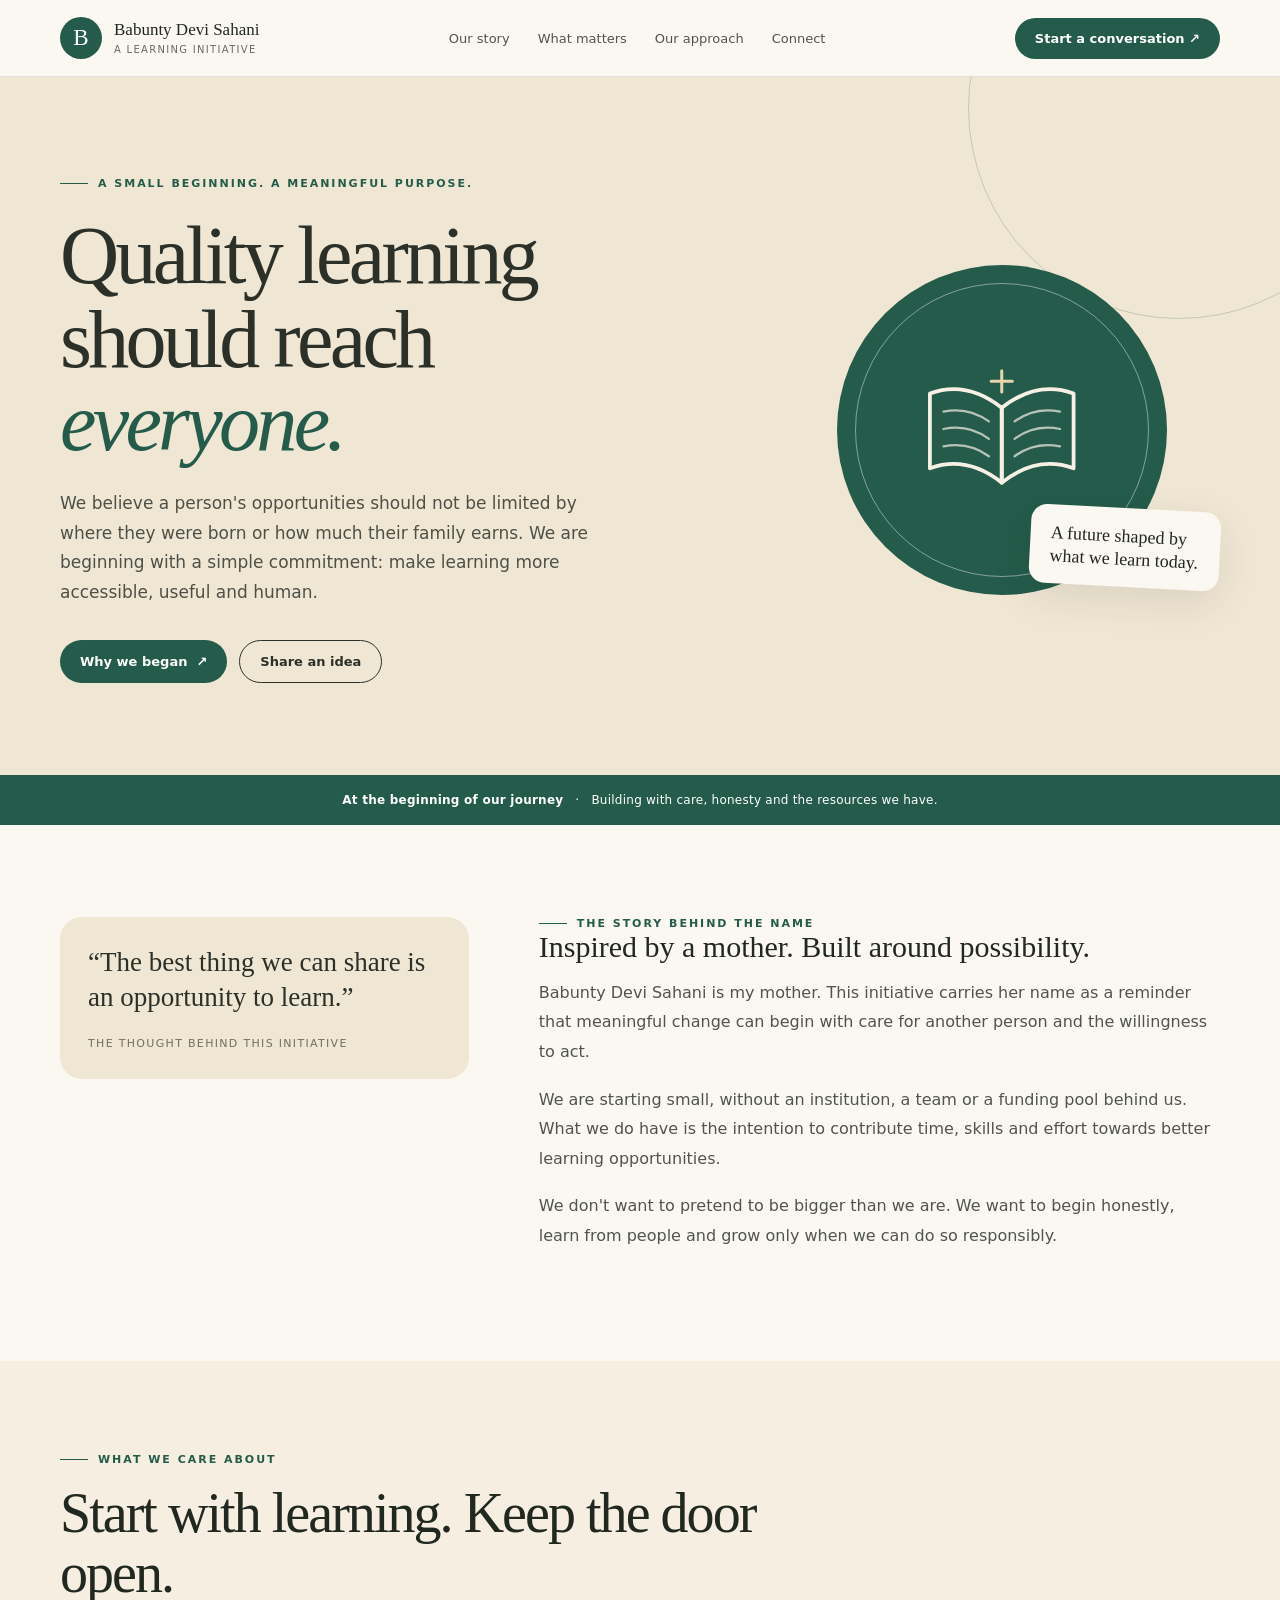
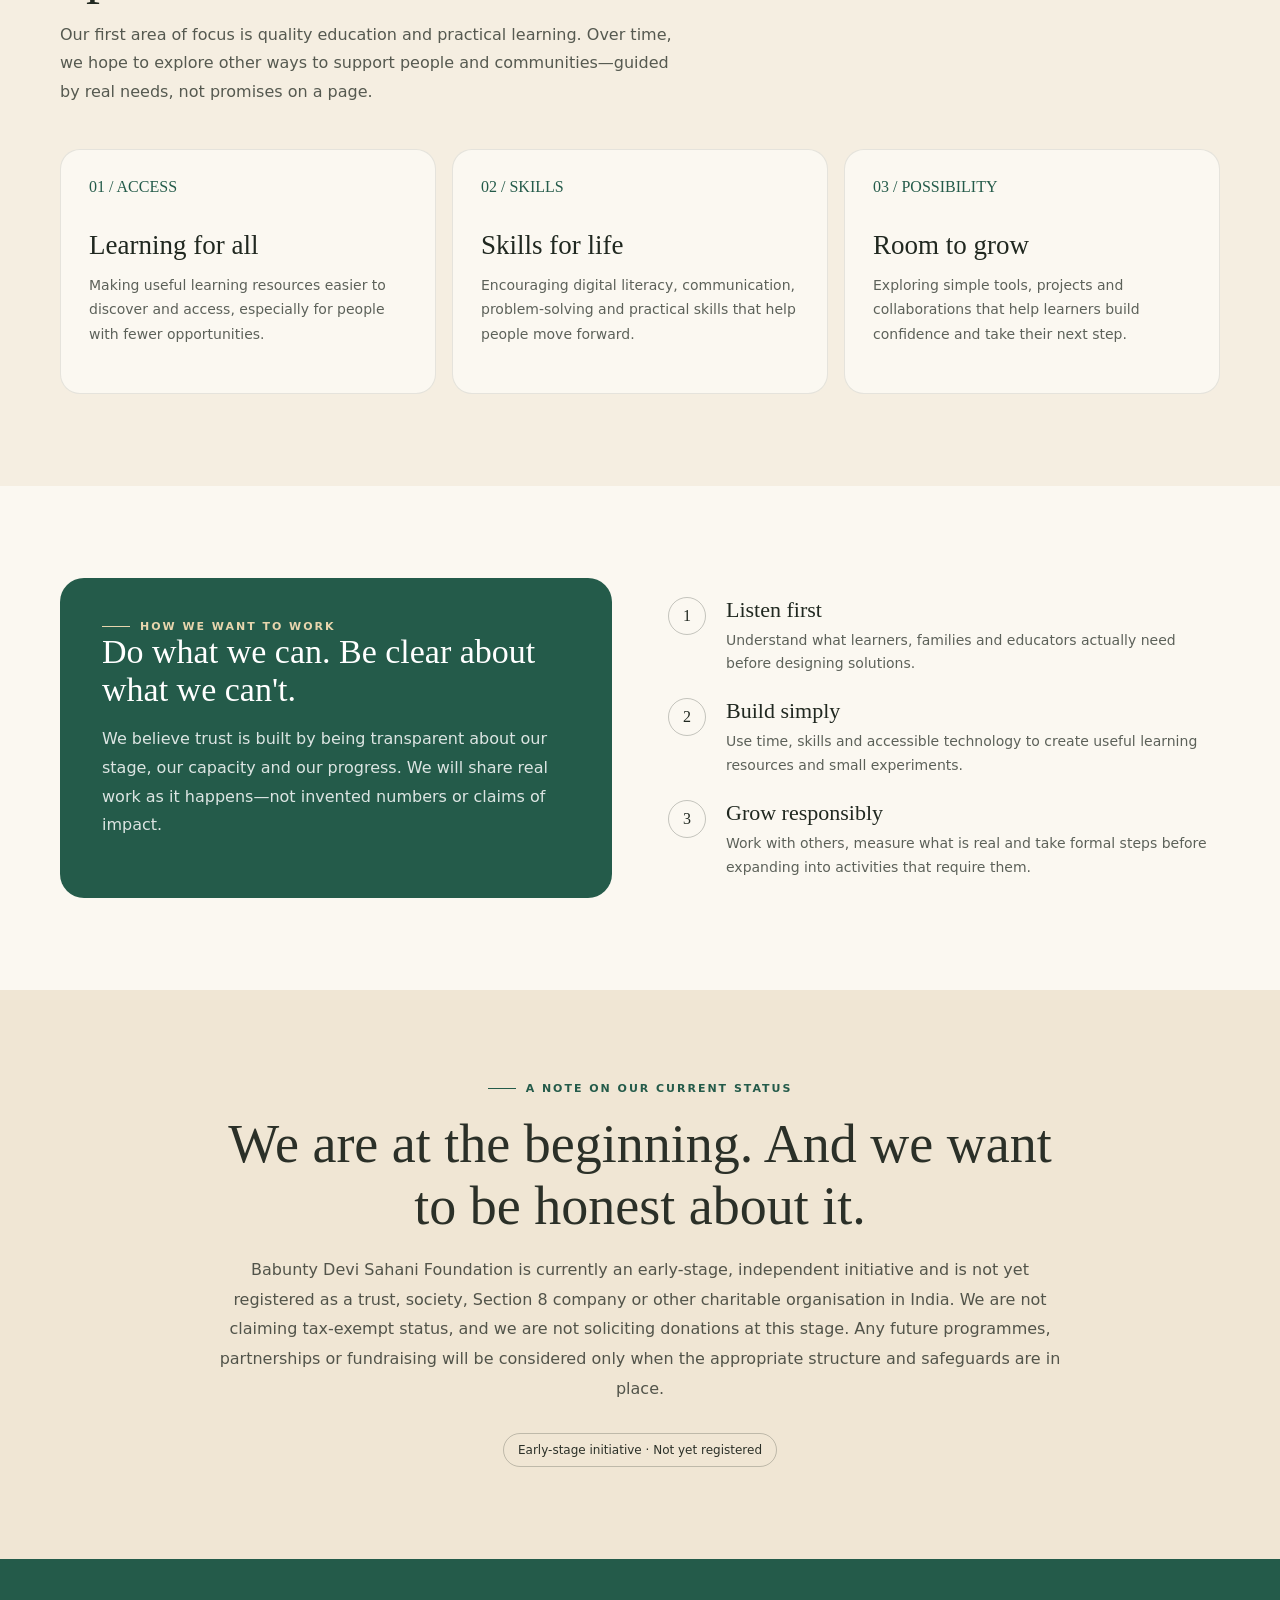
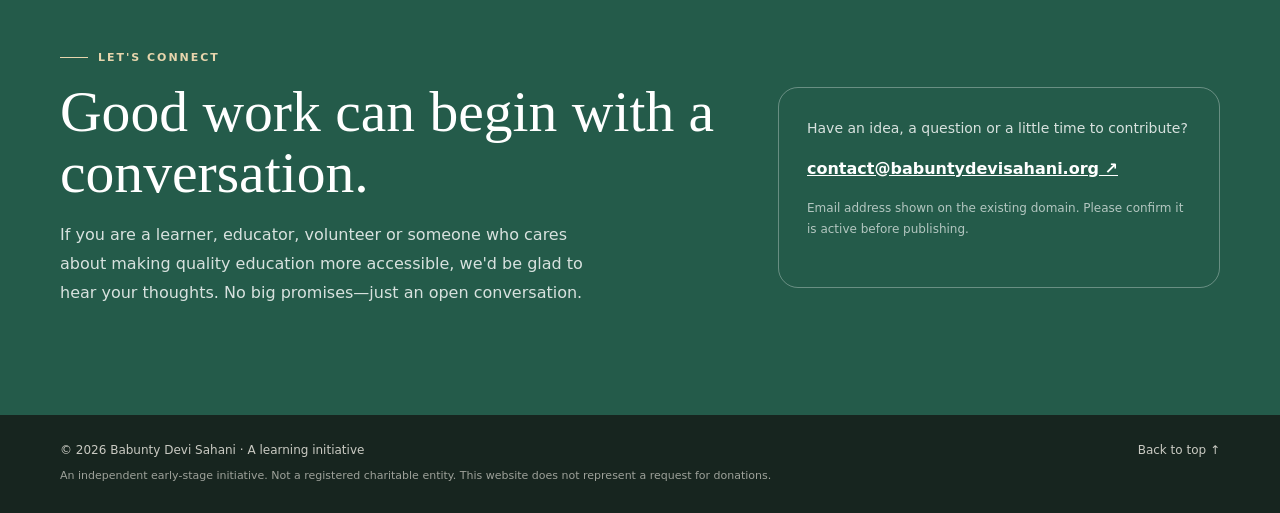
==== commit 8c054060: "Update index.html" ====
--- a/index.html
+++ b/index.html
@@ -1,533 +1,236 @@
 <!DOCTYPE html>
 <html lang="en">
 <head>
-  <meta charset="UTF-8">
-  <meta name="viewport" content="width=device-width, initial-scale=1.0">
-  <title>Babunty Devi Sahani Foundation | Empowering Communities & Transforming Lives</title>
-  <meta name="description" content="Babunty Devi Sahani Foundation (BDS Foundation) is dedicated to fostering grassroots upliftment through education, healthcare access, women empowerment, and sustainable community development.">
-  <meta name="keywords" content="Babunty Devi Sahani Foundation, BDS Foundation, NGO, education, healthcare, women empowerment, community support, rural development, social welfare">
-  <meta name="author" content="Babunty Devi Sahani Foundation">
-  <link rel="canonical" href="https://babuntydevisahani.org/">
-
-  <!-- Open Graph / Facebook -->
-  <meta property="og:type" content="website">
-  <meta property="og:url" content="https://babuntydevisahani.org/">
-  <meta property="og:title" content="Babunty Devi Sahani Foundation">
-  <meta property="og:description" content="Empowering communities, nurturing potential, and building a brighter future through education, healthcare, and social support.">
-  <meta property="og:site_name" content="Babunty Devi Sahani Foundation">
-
-  <!-- Twitter -->
-  <meta name="twitter:card" content="summary_large_image">
-  <meta name="twitter:title" content="Babunty Devi Sahani Foundation">
-  <meta name="twitter:description" content="Empowering communities, nurturing potential, and building a brighter future through education, healthcare, and social support.">
-
-  <!-- Favicon SVG -->
-  <link rel="icon" type="image/svg+xml" href="data:image/svg+xml,%3Csvg xmlns='http://www.w3.org/2000/svg' viewBox='0 0 48 48'%3E%3Cdefs%3E%3ClinearGradient id='g' x1='0%25' y1='0%25' x2='100%25' y2='100%25'%3E%3Cstop offset='0%25' stop-color='%231e3a8a'/%3E%3Cstop offset='100%25' stop-color='%23172554'/%3E%3C/linearGradient%3E%3C/defs%3E%3Ccircle cx='24' cy='24' r='22' fill='%23172554' stroke='%23f59e0b' stroke-width='2'/%3E%3Cpath d='M24 10c-3 5-9 9-9 15 0 5 4 9 9 9s9-4 9-9c0-6-6-10-9-15z' fill='%23ffffff'/%3E%3Cpath d='M18 26c3-1 6-3 6-7 0 4 3 6 6 7' stroke='%23d97706' stroke-width='1.8' stroke-linecap='round' fill='none'/%3E%3C/svg%3E">
-
-  <!-- Google Fonts -->
-  <link rel="preconnect" href="https://fonts.googleapis.com">
-  <link rel="preconnect" href="https://fonts.gstatic.com" crossorigin>
-  <link href="https://fonts.googleapis.com/css2?family=Outfit:wght@400;500;600;700;800&family=Plus+Jakarta+Sans:wght@300;400;500;600;700&display=swap" rel="stylesheet">
-
-  <link rel="stylesheet" href="styles.css">
+<meta charset="utf-8">
+<meta name="viewport" content="width=device-width, initial-scale=1">
+<meta name="description" content="Babunty Devi Sahani Foundation is an early-stage, independent initiative exploring ways to make quality education more accessible." />
+<title>Babunty Devi Sahani Foundation — Learning should reach everyone</title>
+<style>
+:root {
+  --site-primary: #245b4a;
+  --site-on-primary: #ffffff;
+  --site-secondary: #f0e6d4;
+  --site-on-secondary: #2b3028;
+  --site-background: #fbf8f1;
+  --site-on-background: #202820;
+  --site-font-body: Inter, ui-sans-serif, system-ui, -apple-system, BlinkMacSystemFont, "Segoe UI", sans-serif;
+  --site-font-heading: Georgia, "Times New Roman", serif;
+  --site-heading-scale: 1;
+  --site-spacing-scale: 1;
+  --site-radius-scale: 1;
+  --site-decoration-opacity: 1;
+  color-scheme: light dark;
+}
+* { box-sizing: border-box; }
+html { scroll-behavior: smooth; }
+body { margin: 0; font-family: var(--site-font-body); background: var(--site-background); color: var(--site-on-background); }
+#app { min-height: 100vh; width: 100%; border-radius: 0; background-color: light-dark(var(--site-background), #171d19); color: light-dark(var(--site-on-background), #edf1e9); overflow: hidden; }
+a { color: inherit; }
+.wrap { width: min(1160px, calc(100% - 48px)); margin: 0 auto; }
+header { position: sticky; top: 0; z-index: 20; background: color-mix(in srgb, var(--site-background) 92%, transparent); backdrop-filter: blur(14px); border-bottom: 1px solid color-mix(in srgb, var(--site-on-background) 12%, transparent); }
+.nav { display:flex; align-items:center; justify-content:space-between; min-height:76px; gap:24px; }
+.brand { display:flex; align-items:center; gap:12px; text-decoration:none; min-width:0; }
+.mark { width:42px; height:42px; display:grid; place-items:center; border-radius:50%; background:var(--site-primary); color:var(--site-on-primary); font-family:var(--site-font-heading); font-size:23px; flex:none; }
+.brand-name { font-family:var(--site-font-heading); font-size:17px; line-height:1.15; }
+.brand-sub { display:block; font-family:var(--site-font-body); font-size:10px; letter-spacing:.13em; text-transform:uppercase; opacity:.68; margin-top:4px; }
+.navlinks { display:flex; align-items:center; gap:28px; }
+.navlinks a { text-decoration:none; font-size:13px; opacity:.78; }
+.navlinks a:hover { opacity:1; }
+.nav-cta, .button { display:inline-flex; align-items:center; justify-content:center; gap:9px; border-radius:999px; padding:13px 20px; text-decoration:none; font-size:13px; font-weight:650; transition:transform .2s, background .2s; }
+.nav-cta, .button.primary { background:var(--site-primary); color:var(--site-on-primary); }
+.button.secondary { border:1px solid currentColor; }
+.button:hover, .nav-cta:hover { transform:translateY(-2px); }
+.menu-btn { display:none; border:1px solid currentColor; background:transparent; color:inherit; border-radius:999px; padding:9px 13px; }
+.hero { position:relative; padding:100px 0 92px; background:var(--site-secondary); color:var(--site-on-secondary); }
+.hero:after { content:""; position:absolute; width:420px; height:420px; border:1px solid color-mix(in srgb, var(--site-primary) 22%, transparent); border-radius:50%; right:-110px; top:-180px; opacity:var(--site-decoration-opacity); pointer-events:none; }
+.hero-grid { display:grid; grid-template-columns:1.2fr .8fr; gap:70px; align-items:center; }
+.eyebrow { font-size:11px; letter-spacing:.18em; text-transform:uppercase; font-weight:700; color:var(--site-primary); display:flex; align-items:center; gap:10px; }
+.eyebrow:before { content:""; width:28px; height:1px; background:currentColor; }
+h1,h2,h3 { font-family:var(--site-font-heading); font-weight:400; }
+h1 { font-size:clamp(48px, 6.5vw, 82px); line-height:1.02; letter-spacing:-.045em; margin:24px 0; max-width:720px; }
+h1 em { color:var(--site-primary); font-weight:400; }
+.hero-copy { max-width:540px; font-size:17px; line-height:1.75; opacity:.82; }
+.hero-actions { display:flex; flex-wrap:wrap; gap:12px; margin-top:32px; }
+.hero-art { min-height:350px; display:grid; place-items:center; position:relative; }
+.art-circle { width:min(330px, 80vw); aspect-ratio:1; border-radius:50%; background:var(--site-primary); display:grid; place-items:center; color:#f6f0e5; position:relative; }
+.art-circle:before { content:""; position:absolute; inset:18px; border:1px solid #ffffff70; border-radius:50%; }
+.book-art { width:55%; height:55%; }
+.art-note { position:absolute; right:0; bottom:18px; background:var(--site-background); color:var(--site-on-background); padding:17px 20px; border-radius:16px; box-shadow:0 12px 40px #1b2b201a; max-width:190px; font-family:var(--site-font-heading); font-size:18px; line-height:1.25; transform:rotate(3deg); }
+.notice { padding:18px 0; background:var(--site-primary); color:var(--site-on-primary); font-size:12px; letter-spacing:.02em; }
+.notice .wrap { display:flex; align-items:center; justify-content:center; gap:12px; text-align:center; }
+.notice strong { font-weight:750; }
+section { padding:92px 0; }
+.section-head { max-width:700px; margin-bottom:42px; }
+.section-head h2 { font-size:clamp(36px, 4.4vw, 56px); line-height:1.08; letter-spacing:-.035em; margin:17px 0; }
+.section-head p { font-size:16px; line-height:1.8; opacity:.75; max-width:620px; }
+.story-grid { display:grid; grid-template-columns:.75fr 1.25fr; gap:70px; align-items:start; }
+.story-quote { padding:28px; background:var(--site-secondary); color:var(--site-on-secondary); border-radius:22px; font-family:var(--site-font-heading); font-size:27px; line-height:1.3; }
+.story-quote small { display:block; font-family:var(--site-font-body); font-size:11px; letter-spacing:.12em; text-transform:uppercase; margin-top:22px; opacity:.65; }
+.story-copy h3 { font-size:30px; margin:0 0 14px; }
+.story-copy p { line-height:1.85; opacity:.78; margin:0 0 18px; }
+.focus { background:color-mix(in srgb, var(--site-secondary) 55%, var(--site-background)); color:var(--site-on-background); }
+.focus-grid { display:grid; grid-template-columns:repeat(3,1fr); gap:16px; }
+.focus-card { background:var(--site-background); border:1px solid color-mix(in srgb, var(--site-on-background) 10%, transparent); border-radius:20px; padding:28px; min-height:245px; }
+.card-number { color:var(--site-primary); font-family:var(--site-font-heading); font-size:16px; }
+.focus-card h3 { font-size:27px; margin:34px 0 12px; }
+.focus-card p { font-size:14px; line-height:1.75; opacity:.72; margin:0; }
+.approach-grid { display:grid; grid-template-columns:1fr 1fr; gap:56px; align-items:center; }
+.approach-panel { background:var(--site-primary); color:var(--site-on-primary); padding:42px; border-radius:24px; }
+.approach-panel h3 { font-size:34px; margin:0 0 16px; }
+.approach-panel p { line-height:1.8; opacity:.84; }
+.steps { display:grid; gap:22px; }
+.step { display:grid; grid-template-columns:42px 1fr; gap:16px; }
+.step-no { width:38px; height:38px; display:grid; place-items:center; border:1px solid color-mix(in srgb, var(--site-on-background) 25%, transparent); border-radius:50%; font-family:var(--site-font-heading); }
+.step h3 { font-size:22px; margin:0 0 6px; }
+.step p { margin:0; font-size:14px; line-height:1.7; opacity:.72; }
+.transparency { background:var(--site-secondary); color:var(--site-on-secondary); }
+.transparency-inner { max-width:850px; margin:auto; text-align:center; }
+.transparency h2 { font-size:clamp(36px, 4.4vw, 54px); margin:18px 0; }
+.transparency p { line-height:1.85; opacity:.8; }
+.status { display:inline-block; margin-top:14px; padding:9px 14px; border:1px solid color-mix(in srgb, var(--site-on-secondary) 25%, transparent); border-radius:999px; font-size:12px; }
+.contact { background:var(--site-primary); color:var(--site-on-primary); }
+.contact-grid { display:grid; grid-template-columns:1.2fr .8fr; gap:55px; align-items:center; }
+.contact h2 { font-size:clamp(38px, 4.5vw, 58px); line-height:1.05; margin:18px 0; }
+.contact p { max-width:550px; line-height:1.8; opacity:.82; }
+.contact .eyebrow { color:#e7d5ad; }
+.contact-card { padding:28px; border:1px solid #ffffff50; border-radius:20px; }
+.contact-card p { font-size:14px; margin:0 0 18px; }
+.contact-card a { color:inherit; font-weight:650; }
+footer { padding:28px 0; background:#17251f; color:#f6f3eb; }
+.footer-row { display:flex; justify-content:space-between; align-items:center; gap:20px; font-size:12px; opacity:.8; }
+.footer-row a { text-decoration:none; }
+.disclaimer { font-size:11px; opacity:.6; margin-top:10px; line-height:1.6; }
+@media (prefers-color-scheme: dark) {
+  #app { background-color:light-dark(var(--site-background), #171d19); color:light-dark(var(--site-on-background), #edf1e9); }
+  header { background:color-mix(in srgb, #171d19 92%, transparent); }
+  .hero { background:#2b382f; color:#f0eee5; }
+  .hero .eyebrow, .hero h1 em { color:#d8c49a; }
+  .focus { background:#202a24; }
+  .focus-card { background:#171d19; }
+  .story-quote { background:#2b382f; color:#f0eee5; }
+  .transparency { background:#2b382f; color:#f0eee5; }
+}
+@media (max-width:800px) {
+  .navlinks { display:none; position:absolute; top:76px; left:0; right:0; padding:20px 24px 24px; background:var(--site-background); border-bottom:1px solid #8884; flex-direction:column; align-items:flex-start; gap:18px; }
+  .navlinks.open { display:flex; }
+  .menu-btn { display:block; }
+  .nav-cta { display:none; }
+  .hero { padding:70px 0 55px; }
+  .hero-grid, .story-grid, .approach-grid, .contact-grid { grid-template-columns:1fr; gap:35px; }
+  .hero-art { min-height:280px; }
+  .art-circle { width:260px; }
+  .art-note { right:4%; bottom:0; }
+  section { padding:68px 0; }
+  .focus-grid { grid-template-columns:1fr; }
+  .focus-card { min-height:0; }
+  .focus-card h3 { margin-top:20px; }
+  .approach-panel { padding:30px; }
+  .footer-row { flex-direction:column; align-items:flex-start; }
+}
+@media (max-width:420px) { .wrap { width:calc(100% - 32px); } h1 { font-size:47px; } .brand-name { font-size:15px; } }
+</style>
 </head>
 <body>
-  <!-- Background Glow Orbs -->
-  <div class="ambient-glow glow-1" aria-hidden="true"></div>
-  <div class="ambient-glow glow-2" aria-hidden="true"></div>
-
-  <!-- Header / Navigation -->
-  <header class="site-header" id="header">
-    <div class="container nav-container">
-      <a href="#hero" class="brand-logo" id="brand-logo" aria-label="Babunty Devi Sahani Foundation Homepage">
-        <span class="logo-mark">
-          <svg viewBox="0 0 36 36" fill="none" xmlns="http://www.w3.org/2000/svg" aria-hidden="true">
-            <rect width="36" height="36" rx="10" fill="url(#logoGrad)"/>
-            <path d="M18 7C14.5 12 8 16 8 22C8 27.5 12.5 31 18 31C23.5 31 28 27.5 28 22C28 16 21.5 12 18 7Z" fill="#ffffff" fill-opacity="0.95"/>
-            <path d="M18 16V26M13 21C15 22.5 17 23 18 23C19 23 21 22.5 23 21" stroke="#1e3a8a" stroke-width="2" stroke-linecap="round"/>
-            <defs>
-              <linearGradient id="logoGrad" x1="0" y1="0" x2="36" y2="36" gradientUnits="userSpaceOnUse">
-                <stop stop-color="#1e3a8a"/>
-                <stop offset="1" stop-color="#172554"/>
-              </linearGradient>
-            </defs>
+<div id="app">
+<header>
+  <div class="wrap nav">
+    <a class="brand" href="#top" aria-label="Babunty Devi Sahani Foundation home">
+      <span class="mark">B</span><span class="brand-name">Babunty Devi Sahani<span class="brand-sub">A learning initiative</span></span>
+    </a>
+    <nav class="navlinks" id="navlinks" aria-label="Main navigation">
+      <a href="#story">Our story</a><a href="#focus">What matters</a><a href="#approach">Our approach</a><a href="#contact">Connect</a>
+    </nav>
+    <a class="nav-cta" href="#contact">Start a conversation ↗</a>
+    <button class="menu-btn" id="menuBtn" aria-expanded="false" aria-controls="navlinks">Menu</button>
+  </div>
+</header>
+<main id="top">
+  <section class="hero">
+    <div class="wrap hero-grid">
+      <div>
+        <div class="eyebrow">A small beginning. A meaningful purpose.</div>
+        <h1>Quality learning should reach <em>everyone.</em></h1>
+        <p class="hero-copy">We believe a person's opportunities should not be limited by where they were born or how much their family earns. We are beginning with a simple commitment: make learning more accessible, useful and human.</p>
+        <div class="hero-actions"><a class="button primary" href="#story">Why we began <span>↗</span></a><a class="button secondary" href="#contact">Share an idea</a></div>
+      </div>
+      <div class="hero-art" aria-label="Illustration of an open book">
+        <div class="art-circle">
+          <svg class="book-art" viewBox="0 0 240 240" fill="none" xmlns="http://www.w3.org/2000/svg" aria-hidden="true">
+            <path d="M25 72C58 60 91 68 120 91V190C91 167 58 159 25 171V72Z" stroke="currentColor" stroke-width="5" stroke-linejoin="round"/>
+            <path d="M215 72C182 60 149 68 120 91V190C149 167 182 159 215 171V72Z" stroke="currentColor" stroke-width="5" stroke-linejoin="round"/>
+            <path d="M43 96C67 91 88 98 103 109M43 119C67 114 88 121 103 132M43 142C67 137 88 144 103 155M197 96C173 91 152 98 137 109M197 119C173 114 152 121 137 132M197 142C173 137 152 144 137 155" stroke="currentColor" stroke-width="3" stroke-linecap="round" opacity=".7"/>
+            <path d="M120 42V70M106 56H134" stroke="#E7D5AD" stroke-width="4" stroke-linecap="round"/>
           </svg>
-        </span>
-        <div class="brand-text">
-          <span class="brand-name">Babunty Devi Sahani</span>
-          <span class="brand-sub">Foundation</span>
         </div>
-      </a>
-
-      <nav class="nav-links" id="nav-links">
-        <a href="#about" class="nav-link" id="nav-about">About</a>
-        <a href="#mission" class="nav-link" id="nav-mission">Mission</a>
-        <a href="#initiatives" class="nav-link" id="nav-initiatives">Key Initiatives</a>
-        <a href="#values" class="nav-link" id="nav-values">Values</a>
-        <a href="#contact" class="nav-link" id="nav-contact">Contact</a>
-      </nav>
-
-      <div class="nav-actions">
-        <a href="#contact" class="btn btn-primary btn-sm" id="cta-header-support">Get Involved</a>
-        <button class="mobile-toggle" id="mobile-toggle" aria-label="Toggle navigation menu" aria-expanded="false">
-          <span class="toggle-bar"></span>
-          <span class="toggle-bar"></span>
-          <span class="toggle-bar"></span>
-        </button>
-      </div>
-    </div>
-  </header>
-
-  <main>
-    <!-- Hero Section -->
-    <section class="hero-section" id="hero">
-      <div class="container hero-content">
-        <div class="badge-pill">
-          <span class="badge-dot"></span>
-          <span>Non-Profit & Philanthropic Foundation</span>
-        </div>
-
-        <h1 class="hero-title">
-          Empowering Communities, <br>
-          <span class="text-gradient">Transforming Lives with Dignity.</span>
-        </h1>
-
-        <p class="hero-lead">
-          Babunty Devi Sahani Foundation is dedicated to driving sustainable grassroots change through accessible education, preventive healthcare, women empowerment, and community development.
-        </p>
-
-        <div class="hero-cta-group">
-          <a href="#initiatives" class="btn btn-primary btn-lg" id="hero-btn-initiatives">
-            Explore Initiatives
-            <svg class="btn-arrow" viewBox="0 0 20 20" fill="currentColor" width="18" height="18">
-              <path fill-rule="evenodd" d="M10.293 3.293a1 1 0 011.414 0l6 6a1 1 0 010 1.414l-6 6a1 1 0 01-1.414-1.414L14.586 11H3a1 1 0 110-2h11.586l-4.293-4.293a1 1 0 010-1.414z" clip-rule="evenodd" />
-            </svg>
-          </a>
-          <a href="#contact" class="btn btn-secondary btn-lg" id="hero-btn-contact">Connect With Us</a>
-        </div>
-
-        <!-- Metric Highlights -->
-        <div class="hero-metrics">
-          <div class="metric-card">
-            <span class="metric-number" data-target="1000">1,000+</span>
-            <span class="metric-label">Families Supported</span>
-          </div>
-          <div class="metric-divider"></div>
-          <div class="metric-card">
-            <span class="metric-number" data-target="4">4</span>
-            <span class="metric-label">Core Social Pillars</span>
-          </div>
-          <div class="metric-divider"></div>
-          <div class="metric-card">
-            <span class="metric-number">100%</span>
-            <span class="metric-label">Dedicated Commitment</span>
-          </div>
-          <div class="metric-divider"></div>
-          <div class="metric-card">
-            <span class="metric-number" data-target="24">24/7</span>
-            <span class="metric-label">Compassionate Mission</span>
-          </div>
-        </div>
-      </div>
-    </section>
-
-    <!-- About Section -->
-    <section class="section about-section" id="about">
-      <div class="container">
-        <div class="section-header text-center">
-          <span class="section-tag">About the Foundation</span>
-          <h2 class="section-title">Rooted in Compassion, Driven by Purpose</h2>
-          <p class="section-subtitle">
-            Founded with an enduring commitment to social equity and humanitarian care, the foundation serves as a catalyst for meaningful change.
-          </p>
-        </div>
-
-        <div class="about-grid">
-          <div class="about-card glass-panel highlight-card">
-            <div class="about-badge">Our Legacy</div>
-            <h3>Honoring the Spirit of Babunty Devi Sahani</h3>
-            <p>
-              The foundation carries forward the benevolent spirit, kindness, and visionary empathy exemplified by Babunty Devi Sahani. Her lifelong belief that every human being deserves fair opportunities, quality care, and a life of dignity is the guiding compass for everything we do.
-            </p>
-            <p>
-              We believe in lasting, grassroots empowerment that helps families stand on their own feet, educate their children, and build self-reliant, resilient communities.
-            </p>
-            <div class="about-quote">
-              <p>"True progress begins when the most vulnerable among us are uplifted with dignity and hope."</p>
-            </div>
-          </div>
-
-          <div class="about-side-cards">
-            <div class="card glass-panel" id="mission">
-              <div class="card-icon icon-blue">
-                <svg viewBox="0 0 24 24" fill="none" stroke="currentColor" stroke-width="2">
-                  <path d="M12 2L2 7l10 5 10-5-10-5zM2 17l10 5 10-5M2 12l10 5 10-5" stroke-linecap="round" stroke-linejoin="round"/>
-                </svg>
-              </div>
-              <h4>Our Mission</h4>
-              <p>
-                To provide accessible educational opportunities, health welfare assistance, and vocational skill training to marginalized and underserved communities.
-              </p>
-            </div>
-
-            <div class="card glass-panel">
-              <div class="card-icon icon-amber">
-                <svg viewBox="0 0 24 24" fill="none" stroke="currentColor" stroke-width="2">
-                  <circle cx="12" cy="12" r="10"/>
-                  <path d="M12 6v6l4 2" stroke-linecap="round" stroke-linejoin="round"/>
-                </svg>
-              </div>
-              <h4>Our Vision</h4>
-              <p>
-                A compassionate, equitable society where no child drops out due to hardship, no family suffers for lack of basic healthcare, and every woman can achieve financial independence.
-              </p>
-            </div>
-          </div>
-        </div>
-      </div>
-    </section>
-
-    <!-- Key Initiatives Section -->
-    <section class="section initiatives-section" id="initiatives">
-      <div class="container">
-        <div class="section-header text-center">
-          <span class="section-tag">Key Initiatives</span>
-          <h2 class="section-title">Where We Create Lasting Impact</h2>
-          <p class="section-subtitle">
-            Our multi-pronged programs address critical social needs at the root level.
-          </p>
-        </div>
-
-        <div class="pillars-grid">
-          <!-- Pillar 1 -->
-          <div class="pillar-card glass-panel" id="pillar-education">
-            <div class="pillar-header">
-              <div class="pillar-icon icon-blue">
-                <svg viewBox="0 0 24 24" fill="none" stroke="currentColor" stroke-width="2">
-                  <path d="M4 19.5A2.5 2.5 0 0 1 6.5 17H20" stroke-linecap="round"/>
-                  <path d="M6.5 2H20v20H6.5A2.5 2.5 0 0 1 4 19.5v-15A2.5 2.5 0 0 1 6.5 2z" stroke-linecap="round"/>
-                </svg>
-              </div>
-              <span class="pillar-tag">Pillar 01</span>
-            </div>
-            <h3>Education & Youth Literacy</h3>
-            <p>
-              Providing school supply kits, learning aids, and student sponsorships so children from economically challenged backgrounds can stay in school and excel.
-            </p>
-            <ul class="pillar-bullets">
-              <li>Child learning kits & books</li>
-              <li>Scholarship assistance programs</li>
-              <li>Foundational literacy & digital skills</li>
-            </ul>
-          </div>
-
-          <!-- Pillar 2 -->
-          <div class="pillar-card glass-panel" id="pillar-healthcare">
-            <div class="pillar-header">
-              <div class="pillar-icon icon-rose">
-                <svg viewBox="0 0 24 24" fill="none" stroke="currentColor" stroke-width="2">
-                  <path d="M22 12h-4l-3 9L9 3l-3 9H2" stroke-linecap="round" stroke-linejoin="round"/>
-                </svg>
-              </div>
-              <span class="pillar-tag">Pillar 02</span>
-            </div>
-            <h3>Healthcare & Wellness Outreach</h3>
-            <p>
-              Organizing preventive health screening, medicine distribution, eye camps, and maternal wellness awareness in underserved settlements.
-            </p>
-            <ul class="pillar-bullets">
-              <li>Free medical check-up camps</li>
-              <li>Preventive health & hygiene kits</li>
-              <li>Emergency medical assistance</li>
-            </ul>
-          </div>
-
-          <!-- Pillar 3 -->
-          <div class="pillar-card glass-panel" id="pillar-women">
-            <div class="pillar-header">
-              <div class="pillar-icon icon-purple">
-                <svg viewBox="0 0 24 24" fill="none" stroke="currentColor" stroke-width="2">
-                  <circle cx="12" cy="7" r="4" stroke-linecap="round"/>
-                  <path d="M6 21v-2a4 4 0 0 1 4-4h4a4 4 0 0 1 4 4v2" stroke-linecap="round"/>
-                </svg>
-              </div>
-              <span class="pillar-tag">Pillar 03</span>
-            </div>
-            <h3>Women Empowerment & Skills</h3>
-            <p>
-              Empowering women through vocational training, financial literacy workshops, and small-enterprise mentoring to enable sustainable self-reliance.
-            </p>
-            <ul class="pillar-bullets">
-              <li>Vocational craft & sewing programs</li>
-              <li>Financial literacy & bank access</li>
-              <li>Self-help group leadership</li>
-            </ul>
-          </div>
-
-          <!-- Pillar 4 -->
-          <div class="pillar-card glass-panel" id="pillar-community">
-            <div class="pillar-header">
-              <div class="pillar-icon icon-amber">
-                <svg viewBox="0 0 24 24" fill="none" stroke="currentColor" stroke-width="2">
-                  <path d="M3 9l9-7 9 7v11a2 2 0 0 1-2 2H5a2 2 0 0 1-2-2z" stroke-linecap="round"/>
-                  <polyline points="9 22 9 12 15 12 15 22" stroke-linecap="round"/>
-                </svg>
-              </div>
-              <span class="pillar-tag">Pillar 04</span>
-            </div>
-            <h3>Grassroots Community Care</h3>
-            <p>
-              Standing with communities during seasonal hardships and natural distress through food ration distribution, clean water access, and relief work.
-            </p>
-            <ul class="pillar-bullets">
-              <li>Essential food & ration kits</li>
-              <li>Seasonal clothing & blanket drives</li>
-              <li>Grassroots community welfare</li>
-            </ul>
-          </div>
-        </div>
-      </div>
-    </section>
-
-    <!-- Core Values Section -->
-    <section class="section values-section" id="values">
-      <div class="container">
-        <div class="section-header text-center">
-          <span class="section-tag">Guiding Principles</span>
-          <h2 class="section-title">The Values That Define Us</h2>
-        </div>
-
-        <div class="values-grid">
-          <div class="value-item">
-            <div class="value-num">01</div>
-            <h4>Compassion First</h4>
-            <p>Every individual is treated with warmth, empathy, and unconditional dignity.</p>
-          </div>
-          <div class="value-item">
-            <div class="value-num">02</div>
-            <h4>Absolute Transparency</h4>
-            <p>We are accountable to our community and ensure every contribution reaches those in need.</p>
-          </div>
-          <div class="value-item">
-            <div class="value-num">03</div>
-            <h4>Sustainable Impact</h4>
-            <p>We build programs that empower people to achieve long-term independence, not temporary dependency.</p>
-          </div>
-          <div class="value-item">
-            <div class="value-num">04</div>
-            <h4>Inclusivity & Equity</h4>
-            <p>Aid and support are offered universally without discrimination of caste, creed, or background.</p>
-          </div>
-        </div>
-      </div>
-    </section>
-
-    <!-- Callout Banner -->
-    <section class="container">
-      <div class="callout-banner glass-panel">
-        <div class="callout-content">
-          <h3>Join Hands With Babunty Devi Sahani Foundation</h3>
-          <p>
-            Whether you are looking to volunteer, partner, support our programs, or refer a family in need, we warmly welcome your collaboration.
-          </p>
-        </div>
-        <div class="callout-action">
-          <a href="#contact" class="btn btn-primary btn-lg" id="banner-contact-btn">Reach Out Today</a>
-        </div>
-      </div>
-    </section>
-
-    <!-- Contact & Connect Section -->
-    <section class="section contact-section" id="contact">
-      <div class="container">
-        <div class="section-header text-center">
-          <span class="section-tag">Get in Touch</span>
-          <h2 class="section-title">Contact the Foundation</h2>
-          <p class="section-subtitle">
-            Have questions, ideas for partnership, or need assistance? Send us a message and our team will get back to you promptly.
-          </p>
-        </div>
-
-        <div class="contact-grid">
-          <!-- Info Cards -->
-          <div class="contact-info-panel glass-panel">
-            <div class="info-block">
-              <div class="info-icon">
-                <svg viewBox="0 0 24 24" fill="none" stroke="currentColor" stroke-width="2">
-                  <path d="M4 4h16c1.1 0 2 .9 2 2v12c0 1.1-.9 2-2 2H4c-1.1 0-2-.9-2-2V6c0-1.1.9-2 2-2z"/>
-                  <polyline points="22,6 12,13 2,6"/>
-                </svg>
-              </div>
-              <div>
-                <h5>Email Inquiries</h5>
-                <p><a href="mailto:contact@babuntydevisahani.org" class="link-highlight">contact@babuntydevisahani.org</a></p>
-                <span class="info-hint">We respond within 24-48 business hours</span>
-              </div>
-            </div>
-
-            <div class="info-block">
-              <div class="info-icon">
-                <svg viewBox="0 0 24 24" fill="none" stroke="currentColor" stroke-width="2">
-                  <circle cx="12" cy="12" r="10"/>
-                  <line x1="2" y1="12" x2="22" y2="12"/>
-                  <path d="M12 2a15.3 15.3 0 0 1 4 10 15.3 15.3 0 0 1-4 10 15.3 15.3 0 0 1-4-10 15.3 15.3 0 0 1 4-10z"/>
-                </svg>
-              </div>
-              <div>
-                <h5>Official Website</h5>
-                <p><a href="https://babuntydevisahani.org" class="link-highlight" target="_blank" rel="noopener">babuntydevisahani.org</a></p>
-                <span class="info-hint">Registered non-profit organization</span>
-              </div>
-            </div>
-
-            <div class="info-block">
-              <div class="info-icon">
-                <svg viewBox="0 0 24 24" fill="none" stroke="currentColor" stroke-width="2">
-                  <path d="M21 10c0 7-9 13-9 13s-9-6-9-13a9 9 0 0 1 18 0z"/>
-                  <circle cx="12" cy="10" r="3"/>
-                </svg>
-              </div>
-              <div>
-                <h5>Community Outreach</h5>
-                <p>Grassroots Welfare & Social Development Centers</p>
-                <span class="info-hint">Active outreach across regional chapters</span>
-              </div>
-            </div>
-
-            <div class="trust-badge">
-              <svg viewBox="0 0 24 24" fill="none" stroke="currentColor" stroke-width="2" width="20" height="20">
-                <path d="M12 22s8-4 8-10V5l-8-3-8 3v7c0 6 8 10 8 10z"/>
-              </svg>
-              <span>100% Non-Profit Organization Dedicated to Grassroots Impact</span>
-            </div>
-          </div>
-
-          <!-- Contact Form -->
-          <div class="contact-form-panel glass-panel">
-            <form id="contact-form" class="contact-form" novalidate>
-              <div class="form-row">
-                <div class="form-group">
-                  <label for="form-name">Your Full Name *</label>
-                  <input type="text" id="form-name" name="name" placeholder="e.g. Rahul Sharma" required>
-                  <span class="form-error" id="name-error">Please enter your name</span>
-                </div>
-                <div class="form-group">
-                  <label for="form-email">Your Email Address *</label>
-                  <input type="email" id="form-email" name="email" placeholder="name@example.com" required>
-                  <span class="form-error" id="email-error">Please enter a valid email</span>
-                </div>
-              </div>
-
-              <div class="form-row">
-                <div class="form-group">
-                  <label for="form-phone">Phone Number</label>
-                  <input type="tel" id="form-phone" name="phone" placeholder="+91 98765 43210">
-                </div>
-                <div class="form-group">
-                  <label for="form-topic">Area of Interest</label>
-                  <select id="form-topic" name="topic">
-                    <option value="general">General Inquiry</option>
-                    <option value="education">Education & Youth Support</option>
-                    <option value="healthcare">Healthcare Outreach</option>
-                    <option value="women">Women Empowerment</option>
-                    <option value="volunteer">Volunteer / Partner with Us</option>
-                    <option value="help">Request Assistance for Someone</option>
-                  </select>
-                </div>
-              </div>
-
-              <div class="form-group">
-                <label for="form-message">How Can We Help or Collaborate? *</label>
-                <textarea id="form-message" name="message" rows="4" placeholder="Write your message, inquiry, or suggestion here..." required></textarea>
-                <span class="form-error" id="message-error">Please provide a brief message</span>
-              </div>
-
-              <button type="submit" class="btn btn-primary btn-block" id="form-submit-btn">
-                Send Message
-              </button>
-            </form>
-
-            <div id="form-success-message" class="form-success-box" style="display: none;" role="alert">
-              <div class="success-icon">✓</div>
-              <h4>Thank you for reaching out!</h4>
-              <p>Your message has been recorded. Our foundation coordinator will review your note and get in touch with you shortly.</p>
-              <button type="button" class="btn btn-secondary btn-sm" id="form-reset-btn">Send Another Message</button>
-            </div>
-          </div>
-        </div>
-      </div>
-    </section>
-  </main>
-
-  <!-- Footer -->
-  <footer class="site-footer">
-    <div class="container footer-container">
-      <div class="footer-top">
-        <div class="footer-brand">
-          <div class="brand-logo">
-            <span class="logo-mark">
-              <svg viewBox="0 0 36 36" fill="none" xmlns="http://www.w3.org/2000/svg" aria-hidden="true">
-                <rect width="36" height="36" rx="10" fill="url(#footerLogoGrad)"/>
-                <path d="M18 7C14.5 12 8 16 8 22C8 27.5 12.5 31 18 31C23.5 31 28 27.5 28 22C28 16 21.5 12 18 7Z" fill="#ffffff" fill-opacity="0.95"/>
-                <path d="M18 16V26M13 21C15 22.5 17 23 18 23C19 23 21 22.5 23 21" stroke="#f59e0b" stroke-width="2" stroke-linecap="round"/>
-                <defs>
-                  <linearGradient id="footerLogoGrad" x1="0" y1="0" x2="36" y2="36" gradientUnits="userSpaceOnUse">
-                    <stop stop-color="#1e3a8a"/>
-                    <stop offset="1" stop-color="#d97706"/>
-                  </linearGradient>
-                </defs>
-              </svg>
-            </span>
-            <div class="brand-text">
-              <span class="brand-name">Babunty Devi Sahani</span>
-              <span class="brand-sub">Foundation</span>
-            </div>
-          </div>
-          <p class="footer-bio">
-            A philanthropic non-profit organization dedicated to fostering human dignity through education, health access, and sustainable community empowerment.
-          </p>
-        </div>
-
-        <div class="footer-links-group">
-          <div class="footer-col">
-            <h5>Navigation</h5>
-            <ul>
-              <li><a href="#about">About Foundation</a></li>
-              <li><a href="#mission">Our Mission</a></li>
-              <li><a href="#initiatives">Key Initiatives</a></li>
-              <li><a href="#values">Guiding Values</a></li>
-              <li><a href="#contact">Contact Us</a></li>
-            </ul>
-          </div>
-
-          <div class="footer-col">
-            <h5>Key Initiatives</h5>
-            <ul>
-              <li><a href="#pillar-education">Youth & Education</a></li>
-              <li><a href="#pillar-healthcare">Healthcare Relief</a></li>
-              <li><a href="#pillar-women">Women Empowerment</a></li>
-              <li><a href="#pillar-community">Community Care</a></li>
-            </ul>
-          </div>
-
-          <div class="footer-col">
-            <h5>Official Contact</h5>
-            <ul>
-              <li><a href="mailto:contact@babuntydevisahani.org">contact@babuntydevisahani.org</a></li>
-              <li><a href="https://babuntydevisahani.org">babuntydevisahani.org</a></li>
-              <li><span>Grassroots Welfare Centers</span></li>
-            </ul>
-          </div>
-        </div>
-      </div>
-
-      <div class="footer-bottom">
-        <p>&copy; <span id="current-year">2026</span> Babunty Devi Sahani Foundation. All Rights Reserved.</p>
-        <p class="footer-meta">Empowering communities with dignity, empathy, and integrity.</p>
-      </div>
-    </div>
-  </footer>
-
-  <script src="script.js"></script>
+        <div class="art-note">A future shaped by what we learn today.</div>
+      </div>
+    </div>
+  </section>
+  <div class="notice"><div class="wrap"><strong>At the beginning of our journey</strong><span>·</span><span>Building with care, honesty and the resources we have.</span></div></div>
+  <section id="story">
+    <div class="wrap story-grid">
+      <div class="story-quote">“The best thing we can share is an opportunity to learn.”<small>The thought behind this initiative</small></div>
+      <div class="story-copy">
+        <div class="eyebrow">The story behind the name</div>
+        <h3>Inspired by a mother. Built around possibility.</h3>
+        <p>Babunty Devi Sahani is my mother. This initiative carries her name as a reminder that meaningful change can begin with care for another person and the willingness to act.</p>
+        <p>We are starting small, without an institution, a team or a funding pool behind us. What we do have is the intention to contribute time, skills and effort towards better learning opportunities.</p>
+        <p>We don't want to pretend to be bigger than we are. We want to begin honestly, learn from people and grow only when we can do so responsibly.</p>
+      </div>
+    </div>
+  </section>
+  <section class="focus" id="focus">
+    <div class="wrap">
+      <div class="section-head">
+        <div class="eyebrow">What we care about</div>
+        <h2>Start with learning. Keep the door open.</h2>
+        <p>Our first area of focus is quality education and practical learning. Over time, we hope to explore other ways to support people and communities—guided by real needs, not promises on a page.</p>
+      </div>
+      <div class="focus-grid">
+        <article class="focus-card"><div class="card-number">01 / ACCESS</div><h3>Learning for all</h3><p>Making useful learning resources easier to discover and access, especially for people with fewer opportunities.</p></article>
+        <article class="focus-card"><div class="card-number">02 / SKILLS</div><h3>Skills for life</h3><p>Encouraging digital literacy, communication, problem-solving and practical skills that help people move forward.</p></article>
+        <article class="focus-card"><div class="card-number">03 / POSSIBILITY</div><h3>Room to grow</h3><p>Exploring simple tools, projects and collaborations that help learners build confidence and take their next step.</p></article>
+      </div>
+    </div>
+  </section>
+  <section id="approach">
+    <div class="wrap approach-grid">
+      <div class="approach-panel"><div class="eyebrow" style="color:#e7d5ad">How we want to work</div><h3>Do what we can. Be clear about what we can't.</h3><p>We believe trust is built by being transparent about our stage, our capacity and our progress. We will share real work as it happens—not invented numbers or claims of impact.</p></div>
+      <div class="steps">
+        <div class="step"><div class="step-no">1</div><div><h3>Listen first</h3><p>Understand what learners, families and educators actually need before designing solutions.</p></div></div>
+        <div class="step"><div class="step-no">2</div><div><h3>Build simply</h3><p>Use time, skills and accessible technology to create useful learning resources and small experiments.</p></div></div>
+        <div class="step"><div class="step-no">3</div><div><h3>Grow responsibly</h3><p>Work with others, measure what is real and take formal steps before expanding into activities that require them.</p></div></div>
+      </div>
+    </div>
+  </section>
+  <section class="transparency">
+    <div class="wrap transparency-inner">
+      <div class="eyebrow" style="justify-content:center">A note on our current status</div>
+      <h2>We are at the beginning. And we want to be honest about it.</h2>
+      <p>Babunty Devi Sahani Foundation is currently an early-stage, independent initiative and is not yet registered as a trust, society, Section 8 company or other charitable organisation in India. We are not claiming tax-exempt status, and we are not soliciting donations at this stage. Any future programmes, partnerships or fundraising will be considered only when the appropriate structure and safeguards are in place.</p>
+      <span class="status">Early-stage initiative · Not yet registered</span>
+    </div>
+  </section>
+  <section class="contact" id="contact">
+    <div class="wrap contact-grid">
+      <div><div class="eyebrow">Let's connect</div><h2>Good work can begin with a conversation.</h2><p>If you are a learner, educator, volunteer or someone who cares about making quality education more accessible, we'd be glad to hear your thoughts. No big promises—just an open conversation.</p></div>
+      <div class="contact-card"><p>Have an idea, a question or a little time to contribute?</p><a href="mailto:contact@babuntydevisahani.org?subject=Hello%20-%20Babunty%20Devi%20Sahani%20initiative">contact@babuntydevisahani.org ↗</a><p style="margin-top:20px;font-size:12px;opacity:.65">Email address shown on the existing domain. Please confirm it is active before publishing.</p></div>
+    </div>
+  </section>
+</main>
+<footer><div class="wrap"><div class="footer-row"><span>© 2026 Babunty Devi Sahani · A learning initiative</span><a href="#top">Back to top ↑</a></div><div class="disclaimer">An independent early-stage initiative. Not a registered charitable entity. This website does not represent a request for donations.</div></div></footer>
+</div>
+<script>
+const menuButton = document.getElementById('menuBtn');
+const nav = document.getElementById('navlinks');
+menuButton.addEventListener('click', () => {
+  const isOpen = nav.classList.toggle('open');
+  menuButton.setAttribute('aria-expanded', String(isOpen));
+});
+nav.querySelectorAll('a').forEach(link => link.addEventListener('click', () => {
+  nav.classList.remove('open');
+  menuButton.setAttribute('aria-expanded', 'false');
+}));
+</script>
 </body>
 </html>
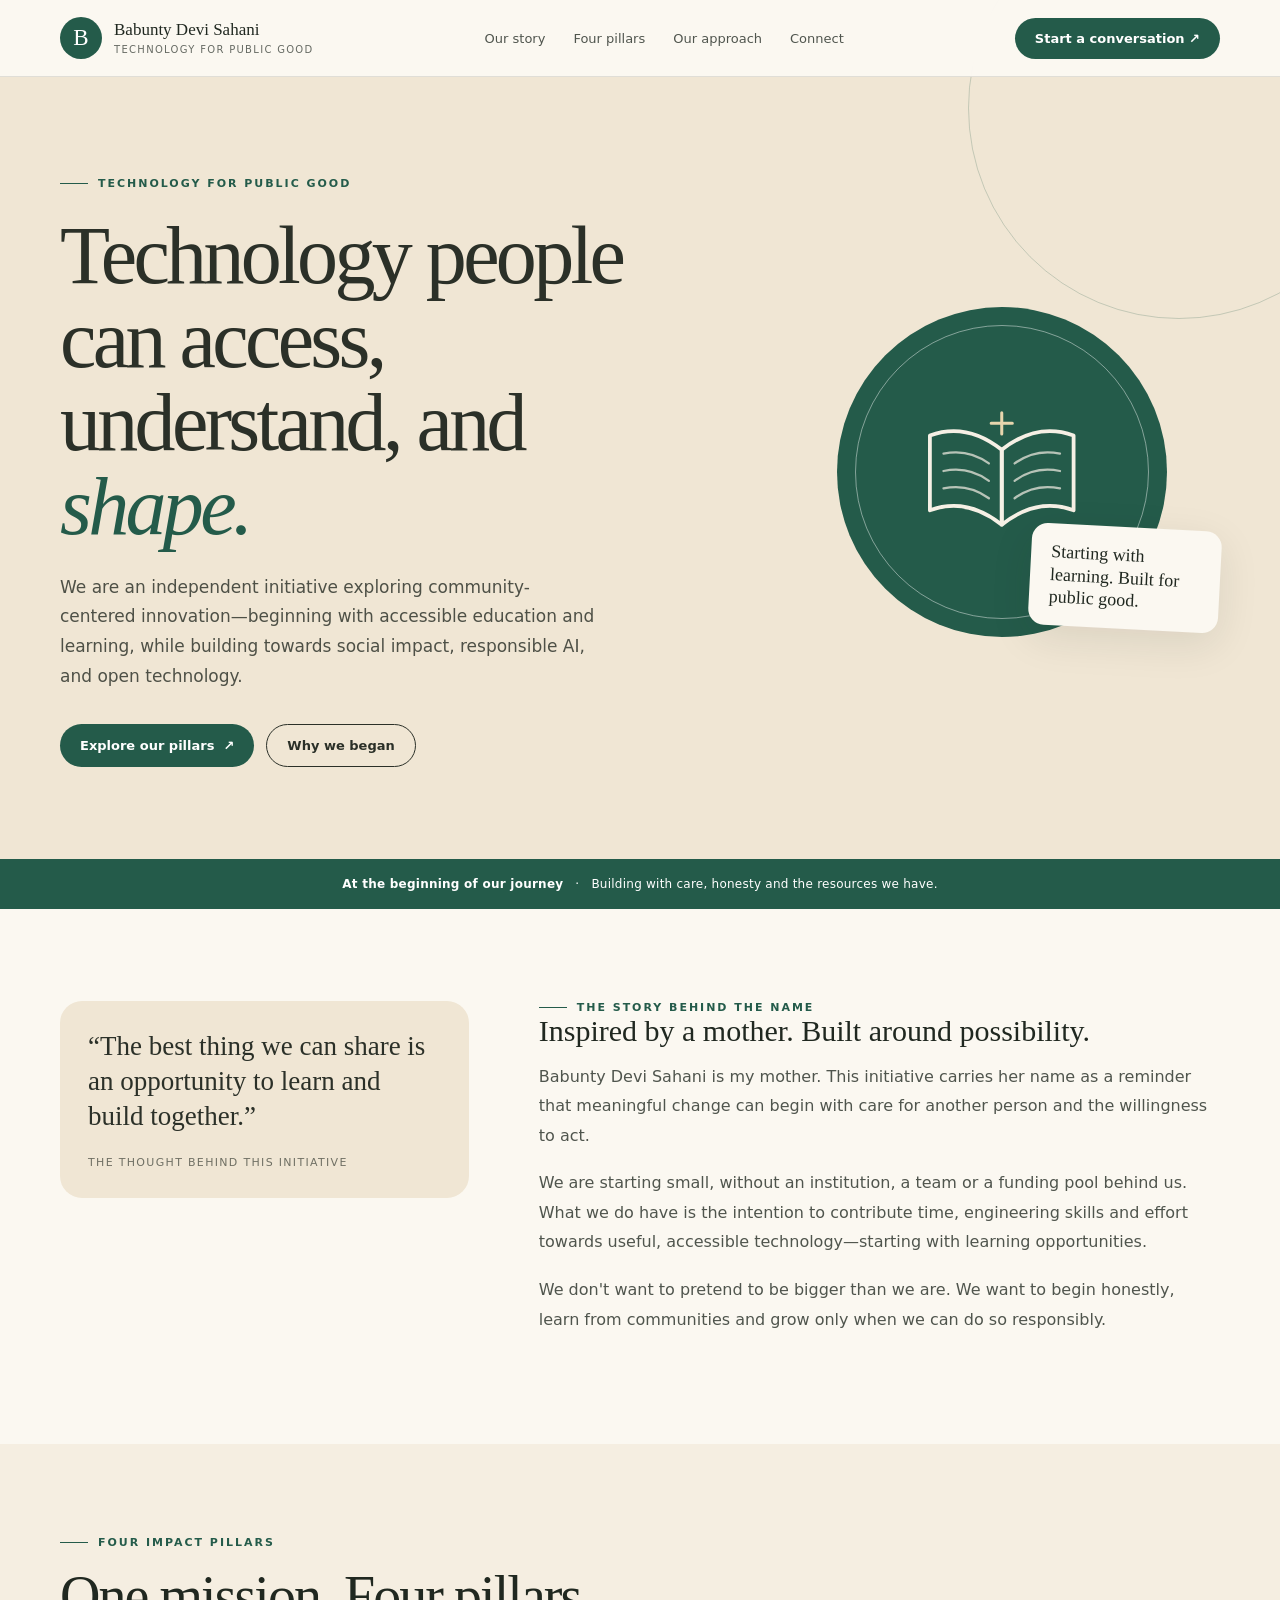
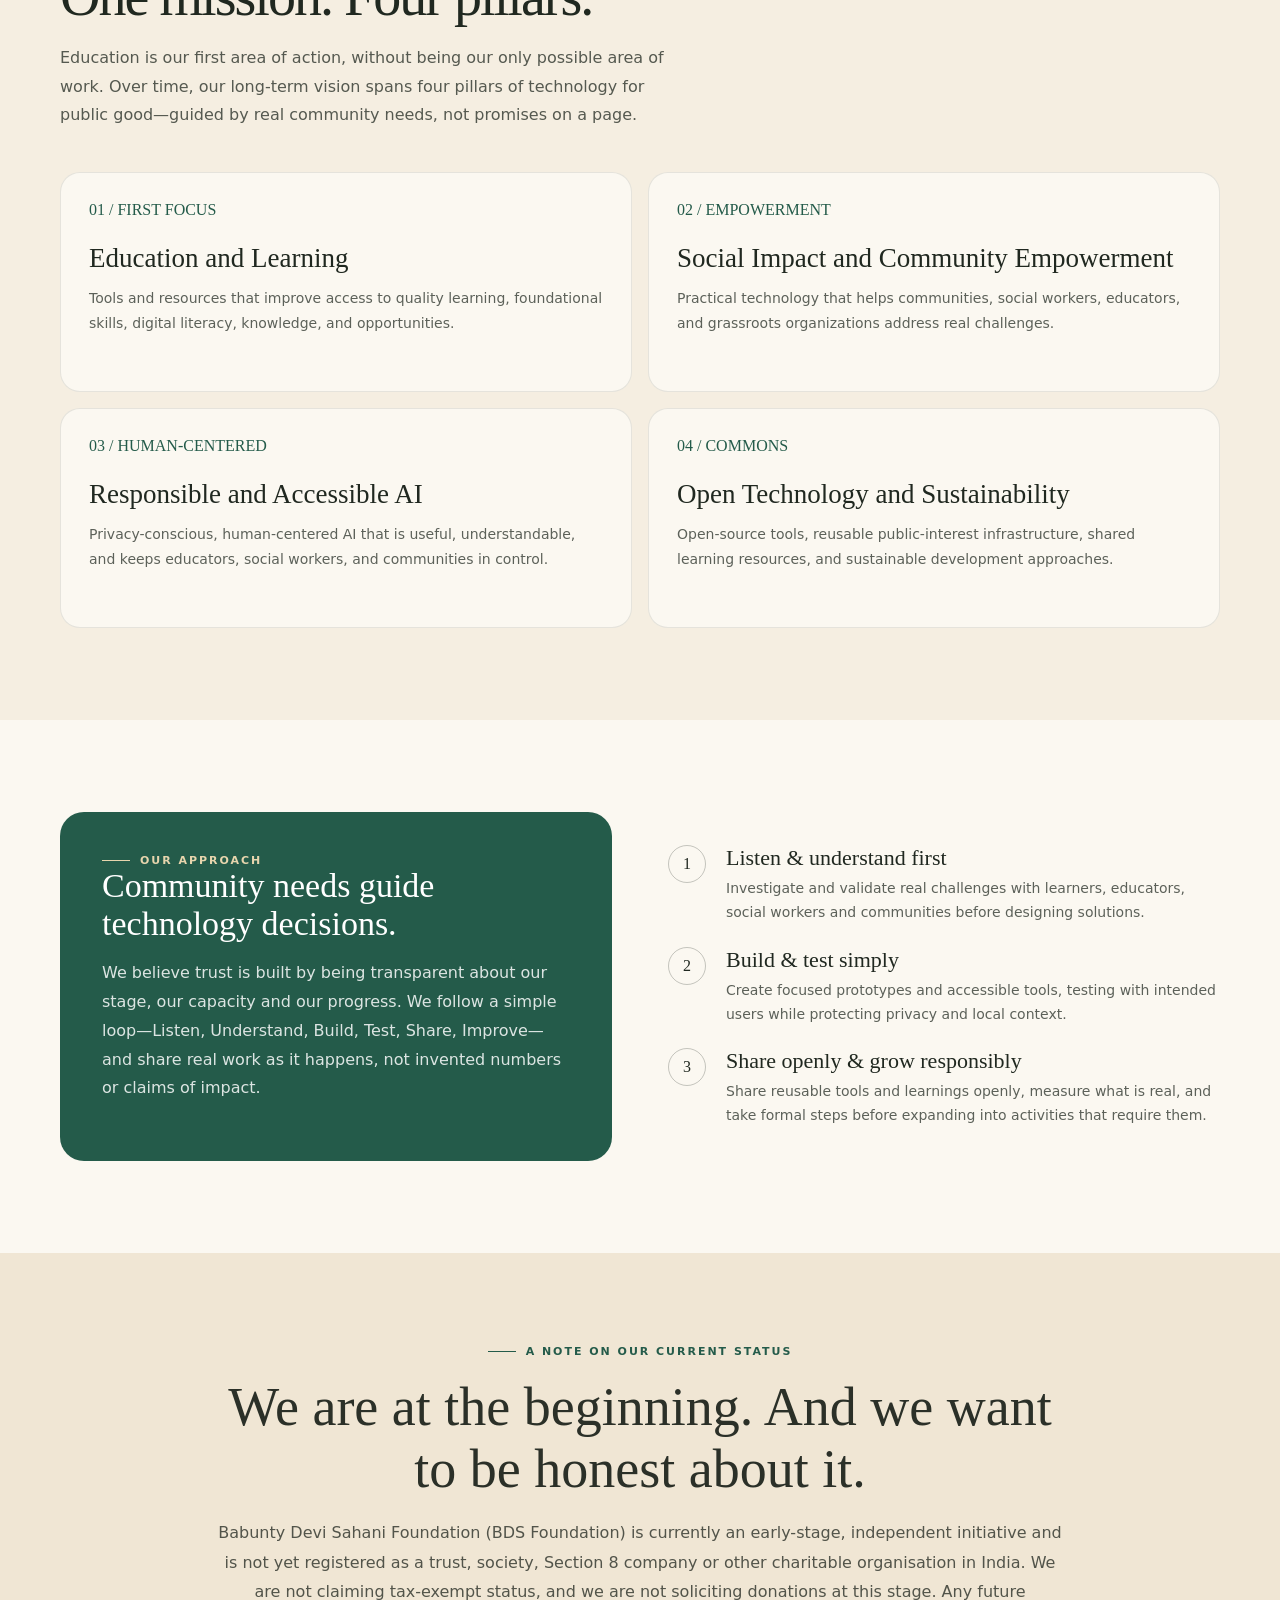
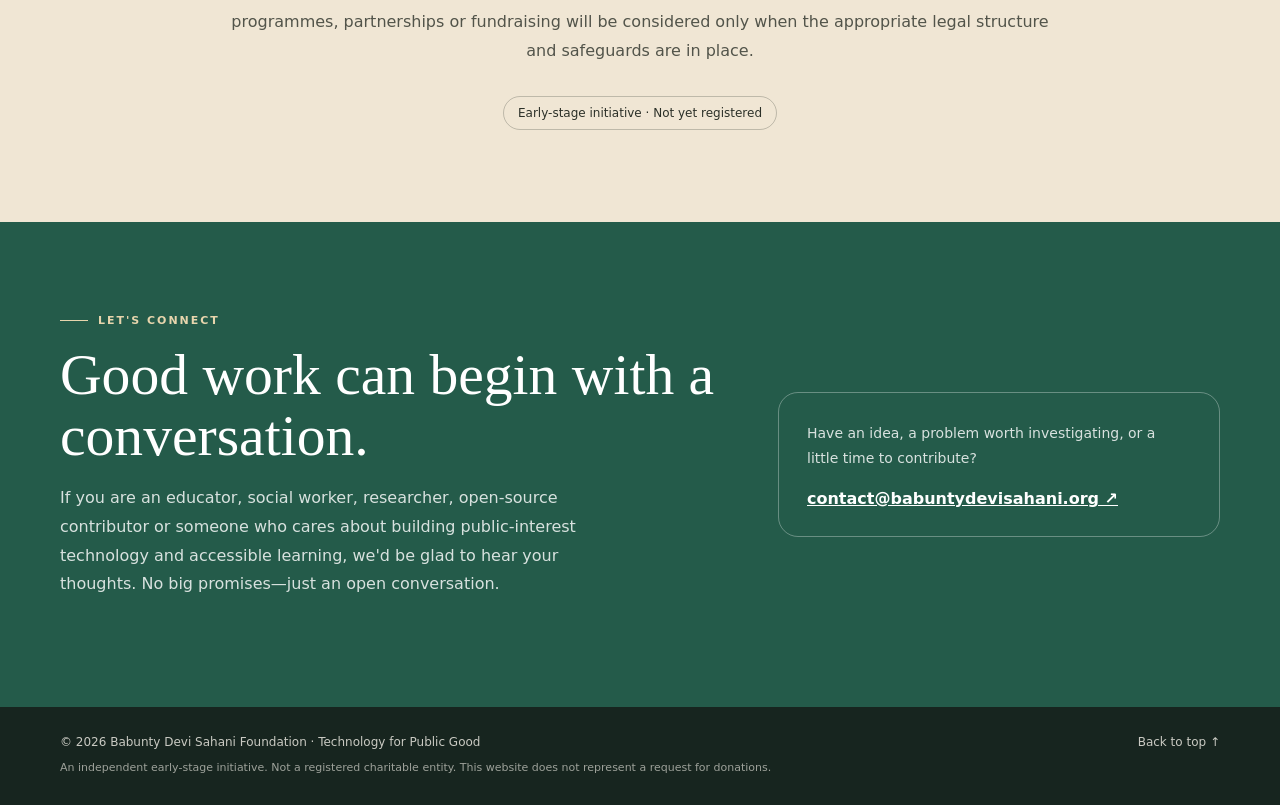
==== commit b4cf305b: "Position BDS Foundation around Technology for Public Good and 4 pillars" ====
--- a/index.html
+++ b/index.html
@@ -3,8 +3,8 @@
 <head>
 <meta charset="utf-8">
 <meta name="viewport" content="width=device-width, initial-scale=1">
-<meta name="description" content="Babunty Devi Sahani Foundation is an early-stage, independent initiative exploring ways to make quality education more accessible." />
-<title>Babunty Devi Sahani Foundation — Learning should reach everyone</title>
+<meta name="description" content="Babunty Devi Sahani Foundation is an early-stage, independent initiative building technology for public good — starting with education and learning." />
+<title>Babunty Devi Sahani Foundation — Technology for Public Good</title>
 <style>
 :root {
   --site-primary: #245b4a;
@@ -69,10 +69,10 @@
 .story-copy h3 { font-size:30px; margin:0 0 14px; }
 .story-copy p { line-height:1.85; opacity:.78; margin:0 0 18px; }
 .focus { background:color-mix(in srgb, var(--site-secondary) 55%, var(--site-background)); color:var(--site-on-background); }
-.focus-grid { display:grid; grid-template-columns:repeat(3,1fr); gap:16px; }
-.focus-card { background:var(--site-background); border:1px solid color-mix(in srgb, var(--site-on-background) 10%, transparent); border-radius:20px; padding:28px; min-height:245px; }
+.focus-grid { display:grid; grid-template-columns:repeat(2,1fr); gap:16px; }
+.focus-card { background:var(--site-background); border:1px solid color-mix(in srgb, var(--site-on-background) 10%, transparent); border-radius:20px; padding:28px; min-height:220px; }
 .card-number { color:var(--site-primary); font-family:var(--site-font-heading); font-size:16px; }
-.focus-card h3 { font-size:27px; margin:34px 0 12px; }
+.focus-card h3 { font-size:27px; margin:24px 0 12px; }
 .focus-card p { font-size:14px; line-height:1.75; opacity:.72; margin:0; }
 .approach-grid { display:grid; grid-template-columns:1fr 1fr; gap:56px; align-items:center; }
 .approach-panel { background:var(--site-primary); color:var(--site-on-primary); padding:42px; border-radius:24px; }
@@ -135,10 +135,10 @@
 <header>
   <div class="wrap nav">
     <a class="brand" href="#top" aria-label="Babunty Devi Sahani Foundation home">
-      <span class="mark">B</span><span class="brand-name">Babunty Devi Sahani<span class="brand-sub">A learning initiative</span></span>
+      <span class="mark">B</span><span class="brand-name">Babunty Devi Sahani<span class="brand-sub">Technology for Public Good</span></span>
     </a>
     <nav class="navlinks" id="navlinks" aria-label="Main navigation">
-      <a href="#story">Our story</a><a href="#focus">What matters</a><a href="#approach">Our approach</a><a href="#contact">Connect</a>
+      <a href="#story">Our story</a><a href="#focus">Four pillars</a><a href="#approach">Our approach</a><a href="#contact">Connect</a>
     </nav>
     <a class="nav-cta" href="#contact">Start a conversation ↗</a>
     <button class="menu-btn" id="menuBtn" aria-expanded="false" aria-controls="navlinks">Menu</button>
@@ -148,10 +148,10 @@
   <section class="hero">
     <div class="wrap hero-grid">
       <div>
-        <div class="eyebrow">A small beginning. A meaningful purpose.</div>
-        <h1>Quality learning should reach <em>everyone.</em></h1>
-        <p class="hero-copy">We believe a person's opportunities should not be limited by where they were born or how much their family earns. We are beginning with a simple commitment: make learning more accessible, useful and human.</p>
-        <div class="hero-actions"><a class="button primary" href="#story">Why we began <span>↗</span></a><a class="button secondary" href="#contact">Share an idea</a></div>
+        <div class="eyebrow">Technology for Public Good</div>
+        <h1>Technology people can access, understand, and <em>shape.</em></h1>
+        <p class="hero-copy">We are an independent initiative exploring community-centered innovation—beginning with accessible education and learning, while building towards social impact, responsible AI, and open technology.</p>
+        <div class="hero-actions"><a class="button primary" href="#focus">Explore our pillars <span>↗</span></a><a class="button secondary" href="#story">Why we began</a></div>
       </div>
       <div class="hero-art" aria-label="Illustration of an open book">
         <div class="art-circle">
@@ -162,44 +162,45 @@
             <path d="M120 42V70M106 56H134" stroke="#E7D5AD" stroke-width="4" stroke-linecap="round"/>
           </svg>
         </div>
-        <div class="art-note">A future shaped by what we learn today.</div>
+        <div class="art-note">Starting with learning. Built for public good.</div>
       </div>
     </div>
   </section>
   <div class="notice"><div class="wrap"><strong>At the beginning of our journey</strong><span>·</span><span>Building with care, honesty and the resources we have.</span></div></div>
   <section id="story">
     <div class="wrap story-grid">
-      <div class="story-quote">“The best thing we can share is an opportunity to learn.”<small>The thought behind this initiative</small></div>
+      <div class="story-quote">“The best thing we can share is an opportunity to learn and build together.”<small>The thought behind this initiative</small></div>
       <div class="story-copy">
         <div class="eyebrow">The story behind the name</div>
         <h3>Inspired by a mother. Built around possibility.</h3>
         <p>Babunty Devi Sahani is my mother. This initiative carries her name as a reminder that meaningful change can begin with care for another person and the willingness to act.</p>
-        <p>We are starting small, without an institution, a team or a funding pool behind us. What we do have is the intention to contribute time, skills and effort towards better learning opportunities.</p>
-        <p>We don't want to pretend to be bigger than we are. We want to begin honestly, learn from people and grow only when we can do so responsibly.</p>
+        <p>We are starting small, without an institution, a team or a funding pool behind us. What we do have is the intention to contribute time, engineering skills and effort towards useful, accessible technology—starting with learning opportunities.</p>
+        <p>We don't want to pretend to be bigger than we are. We want to begin honestly, learn from communities and grow only when we can do so responsibly.</p>
       </div>
     </div>
   </section>
   <section class="focus" id="focus">
     <div class="wrap">
       <div class="section-head">
-        <div class="eyebrow">What we care about</div>
-        <h2>Start with learning. Keep the door open.</h2>
-        <p>Our first area of focus is quality education and practical learning. Over time, we hope to explore other ways to support people and communities—guided by real needs, not promises on a page.</p>
+        <div class="eyebrow">Four impact pillars</div>
+        <h2>One mission. Four pillars.</h2>
+        <p>Education is our first area of action, without being our only possible area of work. Over time, our long-term vision spans four pillars of technology for public good—guided by real community needs, not promises on a page.</p>
       </div>
       <div class="focus-grid">
-        <article class="focus-card"><div class="card-number">01 / ACCESS</div><h3>Learning for all</h3><p>Making useful learning resources easier to discover and access, especially for people with fewer opportunities.</p></article>
-        <article class="focus-card"><div class="card-number">02 / SKILLS</div><h3>Skills for life</h3><p>Encouraging digital literacy, communication, problem-solving and practical skills that help people move forward.</p></article>
-        <article class="focus-card"><div class="card-number">03 / POSSIBILITY</div><h3>Room to grow</h3><p>Exploring simple tools, projects and collaborations that help learners build confidence and take their next step.</p></article>
+        <article class="focus-card"><div class="card-number">01 / FIRST FOCUS</div><h3>Education and Learning</h3><p>Tools and resources that improve access to quality learning, foundational skills, digital literacy, knowledge, and opportunities.</p></article>
+        <article class="focus-card"><div class="card-number">02 / EMPOWERMENT</div><h3>Social Impact and Community Empowerment</h3><p>Practical technology that helps communities, social workers, educators, and grassroots organizations address real challenges.</p></article>
+        <article class="focus-card"><div class="card-number">03 / HUMAN-CENTERED</div><h3>Responsible and Accessible AI</h3><p>Privacy-conscious, human-centered AI that is useful, understandable, and keeps educators, social workers, and communities in control.</p></article>
+        <article class="focus-card"><div class="card-number">04 / COMMONS</div><h3>Open Technology and Sustainability</h3><p>Open-source tools, reusable public-interest infrastructure, shared learning resources, and sustainable development approaches.</p></article>
       </div>
     </div>
   </section>
   <section id="approach">
     <div class="wrap approach-grid">
-      <div class="approach-panel"><div class="eyebrow" style="color:#e7d5ad">How we want to work</div><h3>Do what we can. Be clear about what we can't.</h3><p>We believe trust is built by being transparent about our stage, our capacity and our progress. We will share real work as it happens—not invented numbers or claims of impact.</p></div>
+      <div class="approach-panel"><div class="eyebrow" style="color:#e7d5ad">Our approach</div><h3>Community needs guide technology decisions.</h3><p>We believe trust is built by being transparent about our stage, our capacity and our progress. We follow a simple loop—Listen, Understand, Build, Test, Share, Improve—and share real work as it happens, not invented numbers or claims of impact.</p></div>
       <div class="steps">
-        <div class="step"><div class="step-no">1</div><div><h3>Listen first</h3><p>Understand what learners, families and educators actually need before designing solutions.</p></div></div>
-        <div class="step"><div class="step-no">2</div><div><h3>Build simply</h3><p>Use time, skills and accessible technology to create useful learning resources and small experiments.</p></div></div>
-        <div class="step"><div class="step-no">3</div><div><h3>Grow responsibly</h3><p>Work with others, measure what is real and take formal steps before expanding into activities that require them.</p></div></div>
+        <div class="step"><div class="step-no">1</div><div><h3>Listen &amp; understand first</h3><p>Investigate and validate real challenges with learners, educators, social workers and communities before designing solutions.</p></div></div>
+        <div class="step"><div class="step-no">2</div><div><h3>Build &amp; test simply</h3><p>Create focused prototypes and accessible tools, testing with intended users while protecting privacy and local context.</p></div></div>
+        <div class="step"><div class="step-no">3</div><div><h3>Share openly &amp; grow responsibly</h3><p>Share reusable tools and learnings openly, measure what is real, and take formal steps before expanding into activities that require them.</p></div></div>
       </div>
     </div>
   </section>
@@ -207,18 +208,18 @@
     <div class="wrap transparency-inner">
       <div class="eyebrow" style="justify-content:center">A note on our current status</div>
       <h2>We are at the beginning. And we want to be honest about it.</h2>
-      <p>Babunty Devi Sahani Foundation is currently an early-stage, independent initiative and is not yet registered as a trust, society, Section 8 company or other charitable organisation in India. We are not claiming tax-exempt status, and we are not soliciting donations at this stage. Any future programmes, partnerships or fundraising will be considered only when the appropriate structure and safeguards are in place.</p>
+      <p>Babunty Devi Sahani Foundation (BDS Foundation) is currently an early-stage, independent initiative and is not yet registered as a trust, society, Section 8 company or other charitable organisation in India. We are not claiming tax-exempt status, and we are not soliciting donations at this stage. Any future programmes, partnerships or fundraising will be considered only when the appropriate legal structure and safeguards are in place.</p>
       <span class="status">Early-stage initiative · Not yet registered</span>
     </div>
   </section>
   <section class="contact" id="contact">
     <div class="wrap contact-grid">
-      <div><div class="eyebrow">Let's connect</div><h2>Good work can begin with a conversation.</h2><p>If you are a learner, educator, volunteer or someone who cares about making quality education more accessible, we'd be glad to hear your thoughts. No big promises—just an open conversation.</p></div>
-      <div class="contact-card"><p>Have an idea, a question or a little time to contribute?</p><a href="mailto:contact@babuntydevisahani.org?subject=Hello%20-%20Babunty%20Devi%20Sahani%20initiative">contact@babuntydevisahani.org ↗</a><p style="margin-top:20px;font-size:12px;opacity:.65">Email address shown on the existing domain. Please confirm it is active before publishing.</p></div>
+      <div><div class="eyebrow">Let's connect</div><h2>Good work can begin with a conversation.</h2><p>If you are an educator, social worker, researcher, open-source contributor or someone who cares about building public-interest technology and accessible learning, we'd be glad to hear your thoughts. No big promises—just an open conversation.</p></div>
+      <div class="contact-card"><p>Have an idea, a problem worth investigating, or a little time to contribute?</p><a href="mailto:contact@babuntydevisahani.org?subject=Hello%20-%20Babunty%20Devi%20Sahani%20Foundation">contact@babuntydevisahani.org ↗</a></div>
     </div>
   </section>
 </main>
-<footer><div class="wrap"><div class="footer-row"><span>© 2026 Babunty Devi Sahani · A learning initiative</span><a href="#top">Back to top ↑</a></div><div class="disclaimer">An independent early-stage initiative. Not a registered charitable entity. This website does not represent a request for donations.</div></div></footer>
+<footer><div class="wrap"><div class="footer-row"><span>© 2026 Babunty Devi Sahani Foundation · Technology for Public Good</span><a href="#top">Back to top ↑</a></div><div class="disclaimer">An independent early-stage initiative. Not a registered charitable entity. This website does not represent a request for donations.</div></div></footer>
 </div>
 <script>
 const menuButton = document.getElementById('menuBtn');
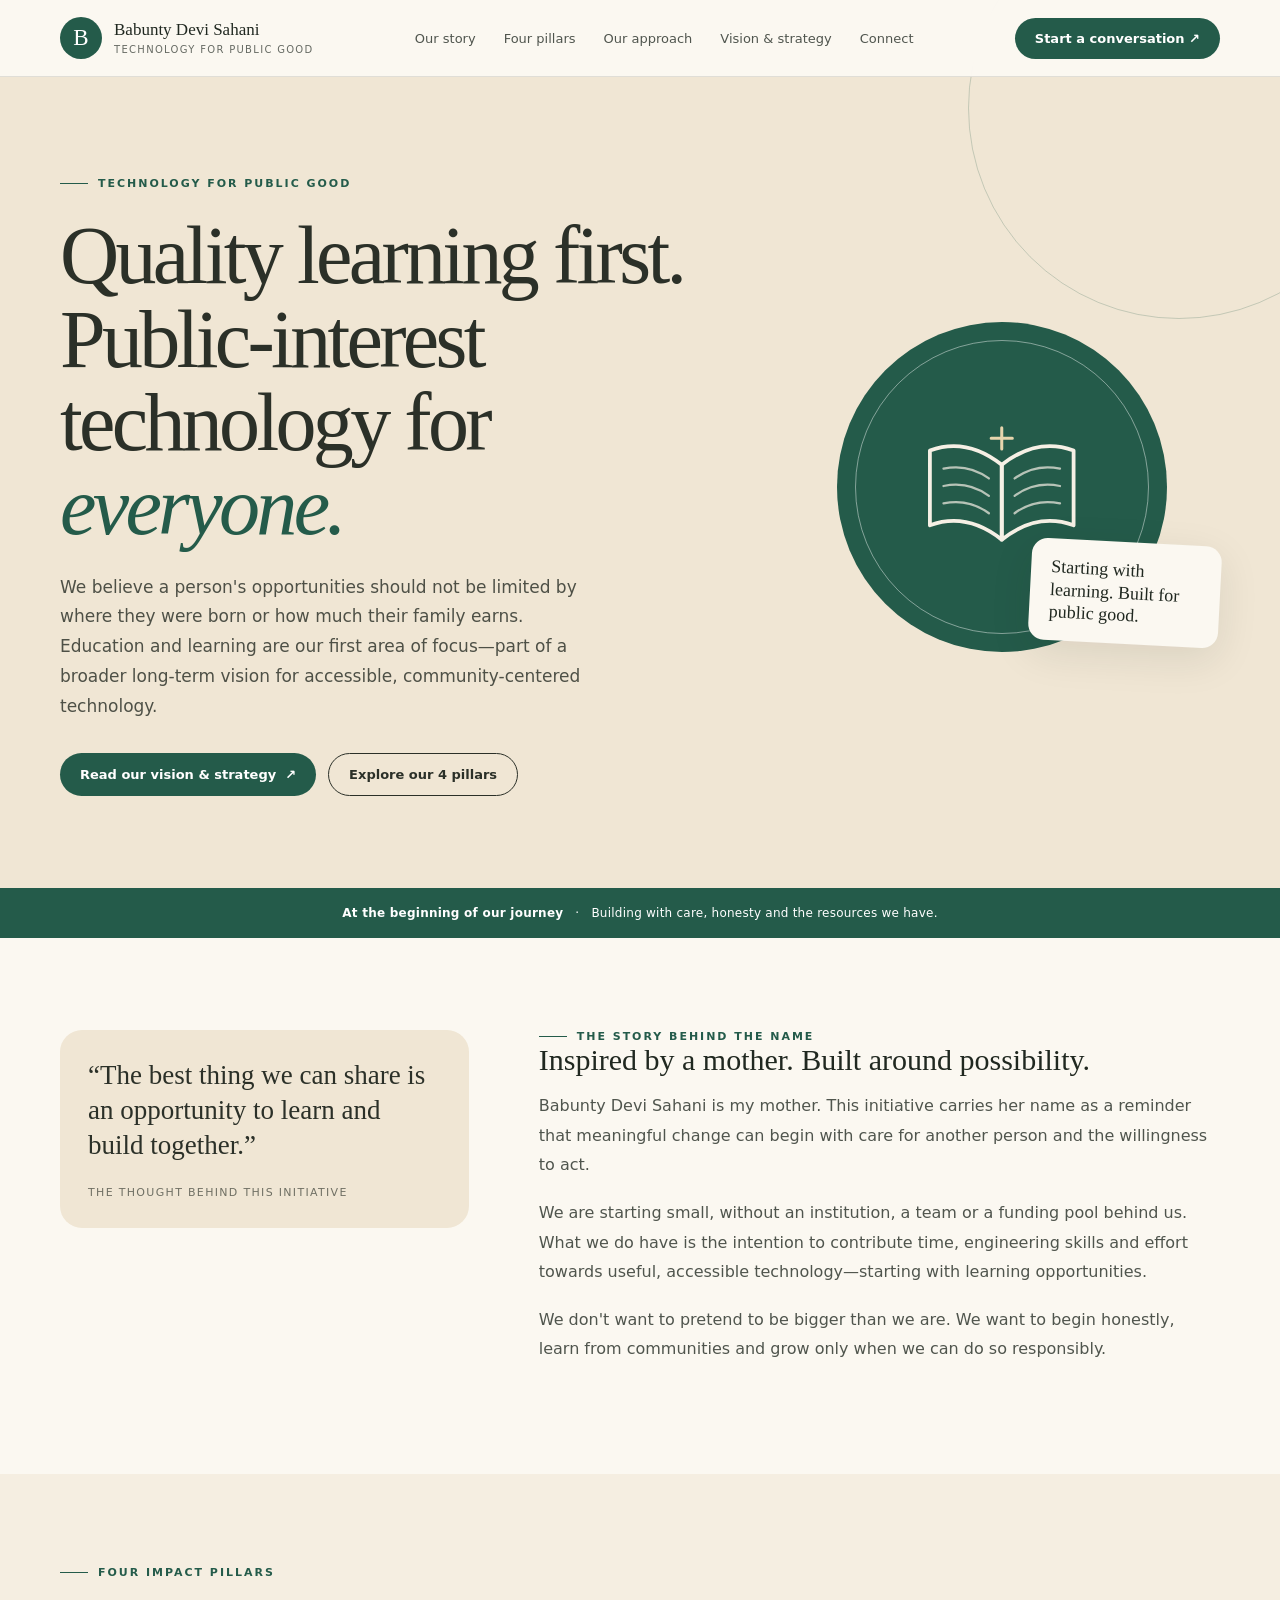
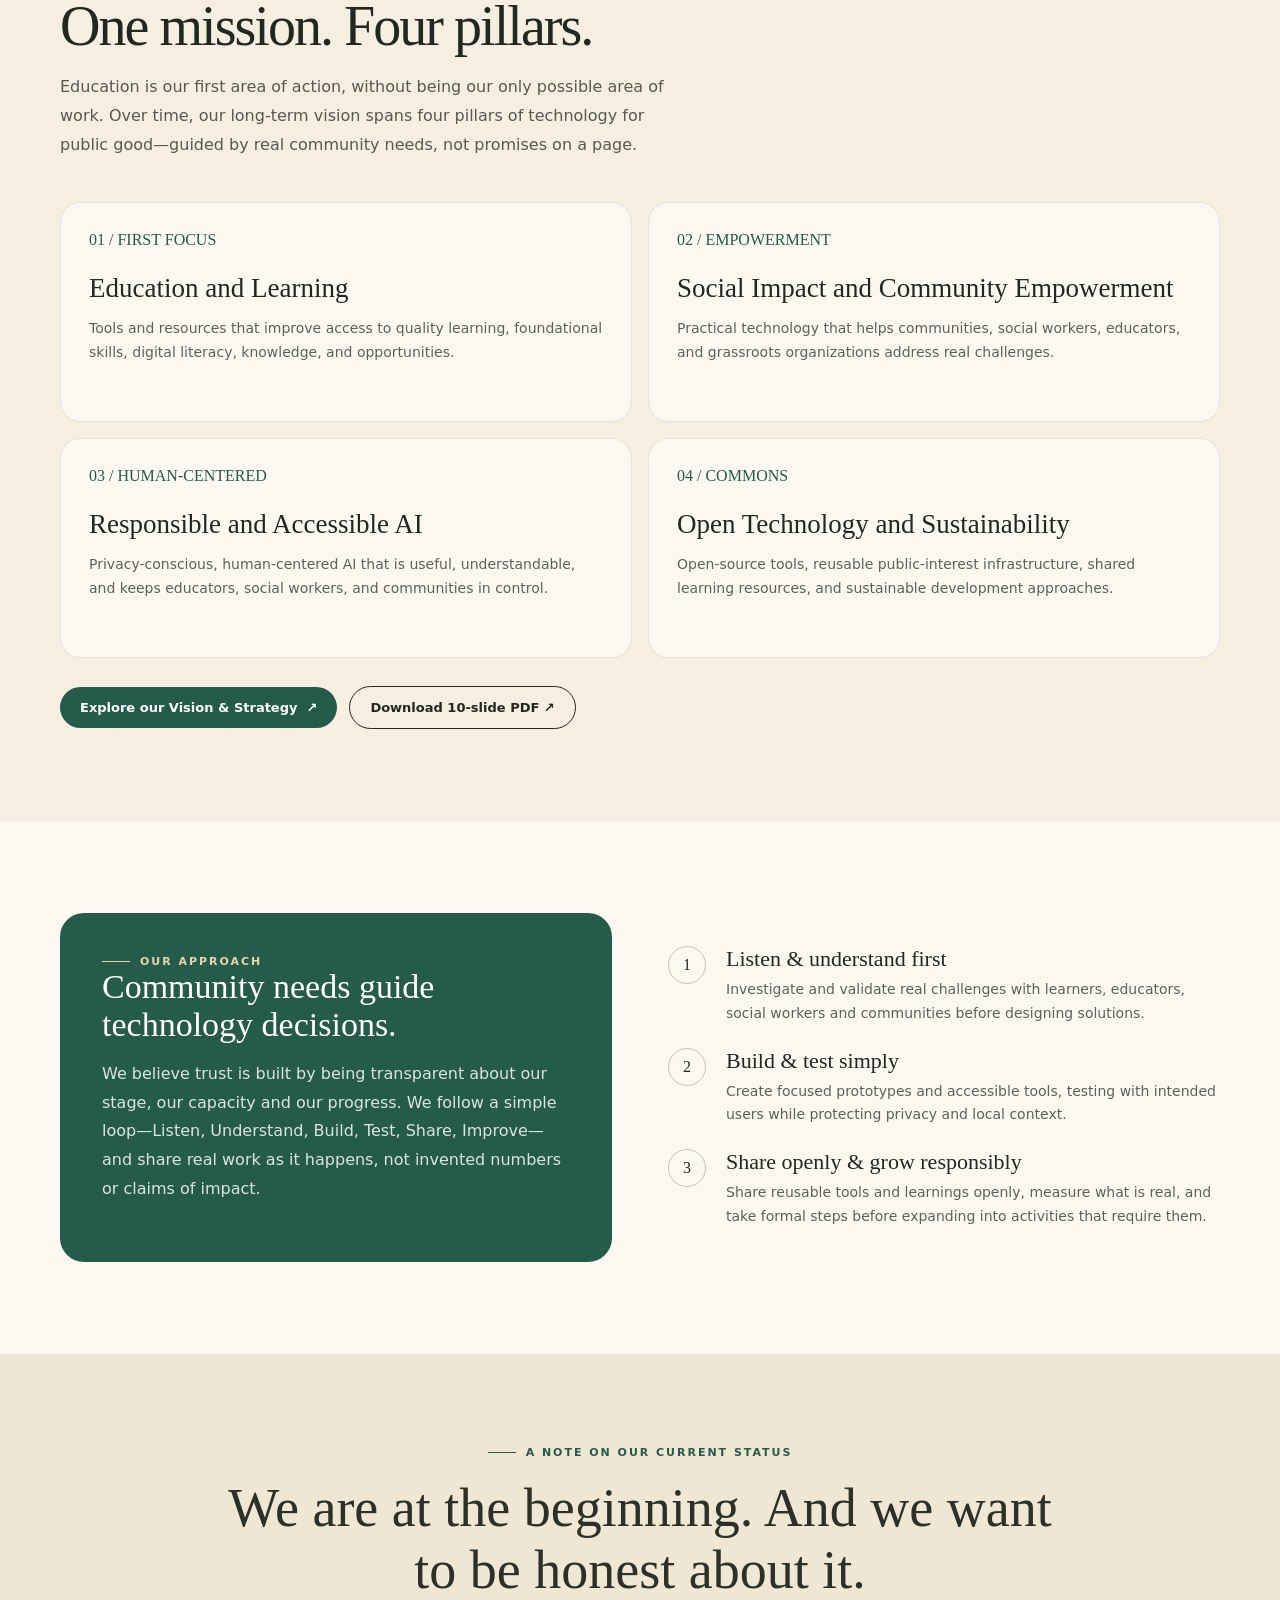
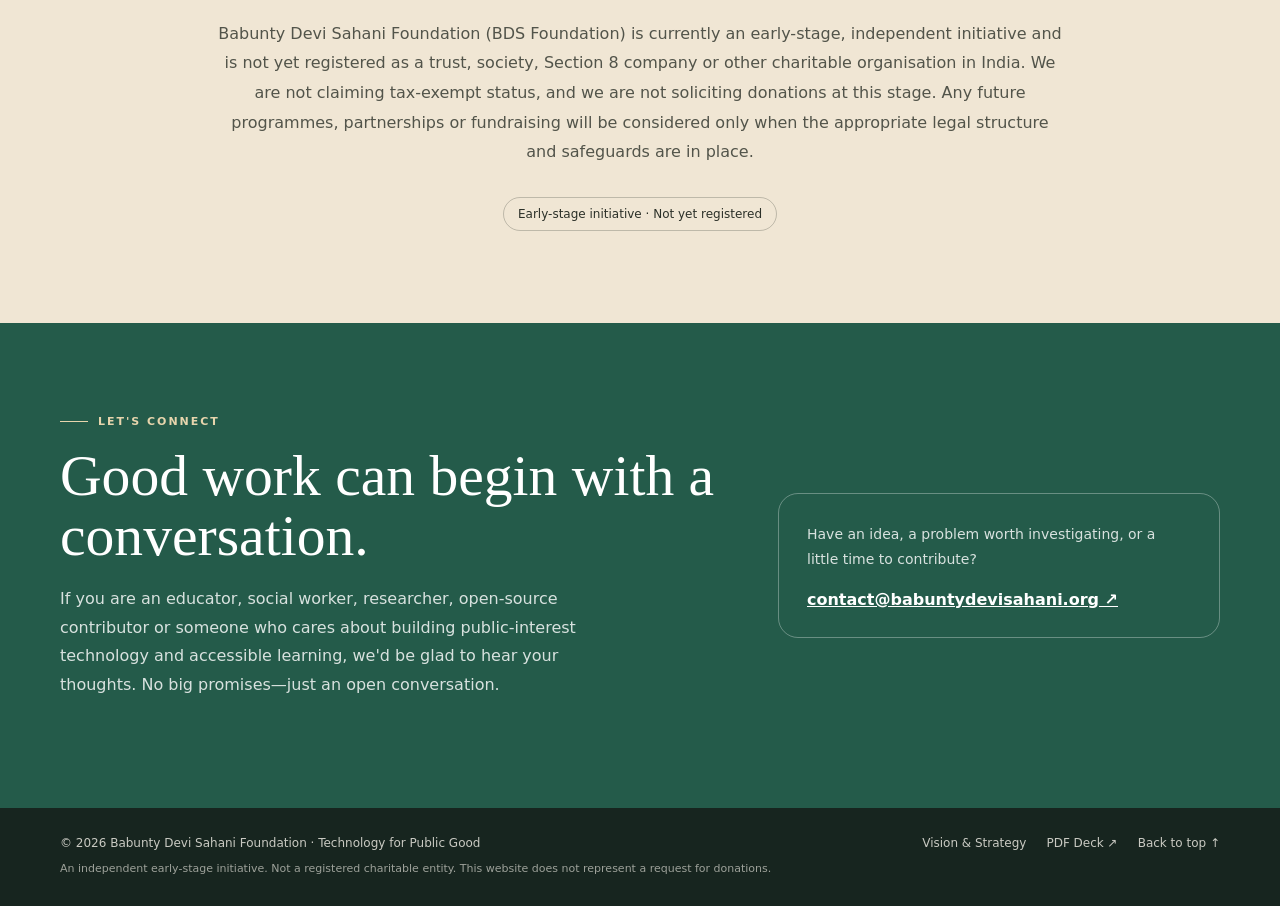
==== commit 9ea332e7: "Add dedicated /vision page and link Vision & Strategy PDF" ====
--- a/index.html
+++ b/index.html
@@ -138,7 +138,7 @@
       <span class="mark">B</span><span class="brand-name">Babunty Devi Sahani<span class="brand-sub">Technology for Public Good</span></span>
     </a>
     <nav class="navlinks" id="navlinks" aria-label="Main navigation">
-      <a href="#story">Our story</a><a href="#focus">Four pillars</a><a href="#approach">Our approach</a><a href="#contact">Connect</a>
+      <a href="#story">Our story</a><a href="#focus">Four pillars</a><a href="#approach">Our approach</a><a href="vision/">Vision &amp; strategy</a><a href="#contact">Connect</a>
     </nav>
     <a class="nav-cta" href="#contact">Start a conversation ↗</a>
     <button class="menu-btn" id="menuBtn" aria-expanded="false" aria-controls="navlinks">Menu</button>
@@ -149,9 +149,9 @@
     <div class="wrap hero-grid">
       <div>
         <div class="eyebrow">Technology for Public Good</div>
-        <h1>Technology people can access, understand, and <em>shape.</em></h1>
-        <p class="hero-copy">We are an independent initiative exploring community-centered innovation—beginning with accessible education and learning, while building towards social impact, responsible AI, and open technology.</p>
-        <div class="hero-actions"><a class="button primary" href="#focus">Explore our pillars <span>↗</span></a><a class="button secondary" href="#story">Why we began</a></div>
+        <h1>Quality learning first. Public-interest technology for <em>everyone.</em></h1>
+        <p class="hero-copy">We believe a person's opportunities should not be limited by where they were born or how much their family earns. Education and learning are our first area of focus—part of a broader long-term vision for accessible, community-centered technology.</p>
+        <div class="hero-actions"><a class="button primary" href="vision/">Read our vision &amp; strategy <span>↗</span></a><a class="button secondary" href="#focus">Explore our 4 pillars</a></div>
       </div>
       <div class="hero-art" aria-label="Illustration of an open book">
         <div class="art-circle">
@@ -192,6 +192,10 @@
         <article class="focus-card"><div class="card-number">03 / HUMAN-CENTERED</div><h3>Responsible and Accessible AI</h3><p>Privacy-conscious, human-centered AI that is useful, understandable, and keeps educators, social workers, and communities in control.</p></article>
         <article class="focus-card"><div class="card-number">04 / COMMONS</div><h3>Open Technology and Sustainability</h3><p>Open-source tools, reusable public-interest infrastructure, shared learning resources, and sustainable development approaches.</p></article>
       </div>
+      <div style="margin-top:28px;display:flex;flex-wrap:wrap;gap:12px;align-items:center">
+        <a class="button primary" href="vision/">Explore our Vision &amp; Strategy <span>↗</span></a>
+        <a class="button secondary" href="BDS%20Foundation%20%E2%80%94%20Vision%20and%20Strategy.pdf" target="_blank" rel="noopener">Download 10-slide PDF ↗</a>
+      </div>
     </div>
   </section>
   <section id="approach">
@@ -219,7 +223,7 @@
     </div>
   </section>
 </main>
-<footer><div class="wrap"><div class="footer-row"><span>© 2026 Babunty Devi Sahani Foundation · Technology for Public Good</span><a href="#top">Back to top ↑</a></div><div class="disclaimer">An independent early-stage initiative. Not a registered charitable entity. This website does not represent a request for donations.</div></div></footer>
+<footer><div class="wrap"><div class="footer-row"><span>© 2026 Babunty Devi Sahani Foundation · Technology for Public Good</span><div style="display:flex;gap:20px"><a href="vision/">Vision &amp; Strategy</a><a href="BDS%20Foundation%20%E2%80%94%20Vision%20and%20Strategy.pdf" target="_blank" rel="noopener">PDF Deck ↗</a><a href="#top">Back to top ↑</a></div></div><div class="disclaimer">An independent early-stage initiative. Not a registered charitable entity. This website does not represent a request for donations.</div></div></footer>
 </div>
 <script>
 const menuButton = document.getElementById('menuBtn');
